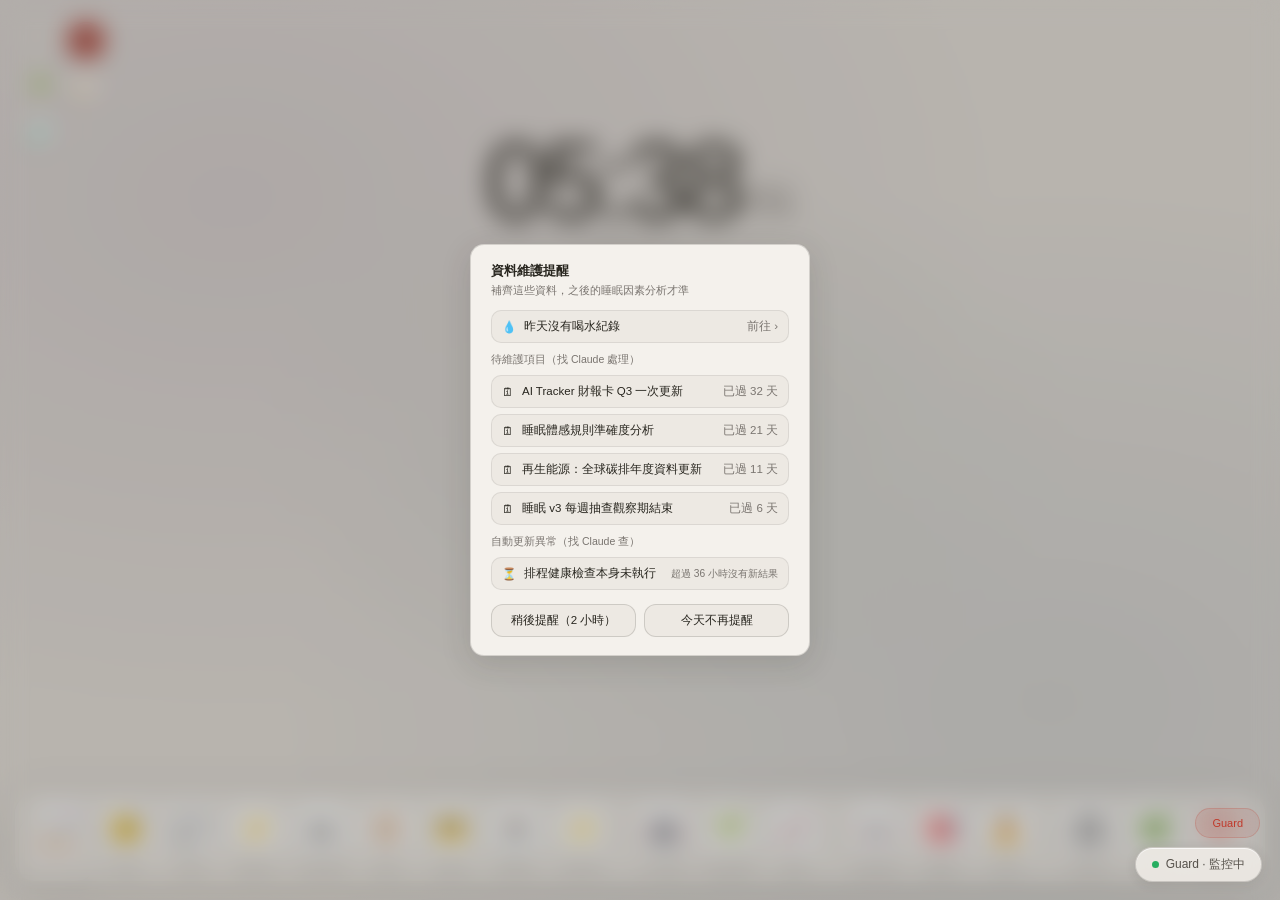
==== index.html @ f184036f "CC 首頁彈窗新增「自動更新異常」：每日 01:00 UTC 排程健康檢查各 dashboard 管線（Actions 成功紀錄＋資料新鮮度），異常才跳提醒 Co-Authored-By: Claud" ====
<!DOCTYPE html>
<html lang="zh-TW">
<head>
  <link rel="icon" href="data:image/svg+xml,<svg xmlns=%22http://www.w3.org/2000/svg%22 viewBox=%220 0 100 100%22><text y=%220.9em%22 font-size=%2290%22>🎛️</text></svg>">
<meta charset="UTF-8"/>
<meta name="viewport" content="width=device-width,initial-scale=1,viewport-fit=cover"/>
<title>Control Center ✦</title>
<link rel="stylesheet" href="cc_styles.css">
</head>
<body>

<div id="bg-default"></div>
<div id="bg-wallpaper"></div>
<div id="noise"></div>

<div id="header">
  <div><span id="clock">00:00</span><span id="clock-sec">:00</span></div>
  <div id="date-line"></div>
  <div id="greeting"></div>
</div>

<div id="guard-group">
  <button id="guard-stop-btn" onclick="forceStopGuard()">⛔ 強制中止</button>
  <div id="guard-pill" onclick="openSettings('guard')">
    <span id="guard-dot"></span>
    <span id="guard-txt">Guard · 監控中</span>
  </div>
</div>

<button id="settings-btn" onclick="openSettings('appearance')" title="設定">⚙</button>
<button id="dev-btn" onclick="openDevDashboard()" title="開發概況">🛠️</button>
<button id="storage-btn" onclick="window.ccOpenStoragePanel&&ccOpenStoragePanel()" title="儲存空間檢視與清理">🧹</button>
<button id="lto-btn" onclick="toggleLtoPanel(event)" title="Nexus Portal">🌳</button>
<div id="lto-panel">
  <div class="lto-hd">NexusPortal</div>
  <a class="lto-row lto-lens" data-lens="public" href="https://nexus-portal-epq.pages.dev/?lens=public" target="_blank" rel="noopener noreferrer"><span class="lto-row-ic">○</span>Public</a>
  <a class="lto-row lto-lens" data-lens="photography" href="https://nexus-portal-epq.pages.dev/?lens=photography" target="_blank" rel="noopener noreferrer"><span class="lto-row-ic">▣</span>Photography</a>
  <a class="lto-row lto-lens" data-lens="creative" href="https://nexus-portal-epq.pages.dev/?lens=creative" target="_blank" rel="noopener noreferrer"><span class="lto-row-ic">◈</span>Creative</a>
  <a class="lto-row lto-lens" data-lens="astrology" href="https://nexus-portal-epq.pages.dev/?lens=astrology" target="_blank" rel="noopener noreferrer"><span class="lto-row-ic">◆</span>Astrology</a>
  <a class="lto-row lto-lens" data-lens="engineering" href="https://nexus-portal-epq.pages.dev/?lens=engineering" target="_blank" rel="noopener noreferrer"><span class="lto-row-ic">≡</span>Engineering</a>
  <a id="lto-decks-row" class="lto-row" href="https://nexus-portal-epq.pages.dev/#decks" target="_blank" rel="noopener noreferrer"><span class="lto-row-ic">▶</span>簡報（唯讀）</a>
  <div id="lto-edit-sep" class="lto-sep"></div>
  <a id="lto-edit-row" class="lto-row" href="https://nexus-portal-epq.pages.dev/" target="_blank" rel="noopener noreferrer"><span class="lto-row-ic">✎</span>Edit Mode</a>
</div>
<button id="lab-btn" onclick="openLab()" title="實驗中">🧪</button>

<!-- DOCK -->
<div id="dock-outer">
  <!-- Lab Mobile Card (visible only on touch devices) -->
  <div id="lab-mobile-card">
    <div style="display:flex;align-items:center;justify-content:space-between;margin-bottom:12px">
      <div style="font-size:.72rem;font-weight:700;text-transform:uppercase;letter-spacing:.08em;color:var(--faint)">🧪 實驗中</div>
      <button onclick="openLab();switchLabTab('links')" style="background:none;border:none;cursor:pointer;font-size:15px;color:var(--faint);padding:2px 6px;border-radius:7px;line-height:1;" title="管理連結">⚙️</button>
    </div>
    <div class="lab-icon-grid" id="lab-mobile-grid"></div>
  </div>
  <div id="dock">
    <!-- SAS Group -->
    <div class="d-icon" data-id="sas-hub" onclick="dClick(this,'sas-hub')">
      <div class="d-box">🧬</div>
      <span class="d-lbl">SAS Hub</span>
    </div>
    <div class="d-icon" data-id="sleep" onclick="dClick(this,'sleep')">
      <div class="d-box">😴</div>
      <span class="d-lbl">Sleep</span>
    </div>
    <div class="d-icon" data-id="mental" onclick="dClick(this,'mental')">
      <div class="d-box">💭</div>
      <span class="d-lbl">Mental</span>
    </div>
    <div class="d-icon" data-id="optimizer" onclick="dClick(this,'optimizer')">
      <div class="d-box">⚡</div>
      <span class="d-lbl">Optimizer</span>
    </div>
    <div class="d-icon" data-id="scratch" onclick="dClick(this,'scratch')">
      <div class="d-box">🗂</div>
      <span class="d-lbl">Scratchpad</span>
    </div>
    <div class="d-icon" data-id="career" onclick="dClick(this,'career')">
      <div class="d-box">🪜</div>
      <span class="d-lbl">Career</span>
    </div>
    <div class="d-icon" data-id="finance" onclick="dClick(this,'finance')">
      <div class="d-box">💳</div>
      <span class="d-lbl">Finance</span>
    </div>
    <div class="d-icon" data-id="refueler" onclick="dClick(this,'refueler')">
      <div class="d-box">☕</div>
      <span class="d-lbl">Refueler</span>
    </div>
    <div class="d-icon" data-id="report" onclick="openSASAnalysis()">
      <div class="d-box">✨</div>
      <span class="d-lbl">Overview</span>
    </div>
    <div class="d-sep"></div>
    <!-- World Group -->
    <div class="d-icon" data-id="aitracker" onclick="dClick(this,'aitracker')">
      <div class="d-box">🤖</div>
      <span class="d-lbl">AI Tracker</span>
    </div>
    <div class="d-icon" data-id="renewable" onclick="dClick(this,'renewable')">
      <div class="d-box">🌱</div>
      <span class="d-lbl">Renewable</span>
    </div>
    <div class="d-icon" data-id="stock" onclick="dClick(this,'stock')">
      <div class="d-box">📈</div>
      <span class="d-lbl">Stock</span>
    </div>
    <div class="d-sep"></div>
    <!-- Learn Group -->
    <div class="d-icon" data-id="wordvault" onclick="dClick(this,'wordvault')">
      <div class="d-box">📖</div>
      <span class="d-lbl">WordVault</span>
    </div>
    <div class="d-icon" data-id="english" onclick="dClick(this,'english')">
      <div class="d-box">🎯</div>
      <span class="d-lbl">English</span>
    </div>
    <div class="d-icon" data-id="mentaltool" onclick="dClick(this,'mentaltool')">
      <div class="d-box">🧘</div>
      <span class="d-lbl">Ziwei</span>
    </div>
    <div class="d-sep"></div>
    <div class="d-icon" data-id="podcast" onclick="dClick(this,'podcast')">
      <div class="d-box">🎧</div>
      <span class="d-lbl">Podcast</span>
    </div>
    <div class="d-icon" data-id="oasis" onclick="dClick(this,'oasis')">
      <div class="d-box">🌿</div>
      <span class="d-lbl">Oasis</span>
    </div>
    <div class="d-icon" data-id="worship" onclick="dClick(this,'worship')">
      <div class="d-box">⛩️</div>
      <span class="d-lbl">Worship</span>
    </div>
  </div>
</div>

<!-- Lab Overlay -->
<div id="lab-overlay" style="display:none;" onclick="if(event.target===this)closeLab()">
  <div id="lab-panel">
    <div id="lab-sidebar">
      <div class="s-cat" style="font-size:10px;color:var(--faint);letter-spacing:.08em;text-transform:uppercase;font-weight:700;padding:0 8px;margin-bottom:5px;">實驗空間</div>
      <button class="s-tab on" id="lab-tab-exp" onclick="switchLabTab('exp')"><span class="s-tab-ic">🧪</span>實驗中</button>
      <button class="s-tab" id="lab-tab-links" onclick="switchLabTab('links')"><span class="s-tab-ic">🔗</span>連結管理</button>
    </div>
    <div id="lab-content"></div>
  </div>
</div>

<!-- Dev Dashboard Overlay -->
<div id="dev-overlay" style="display:none;" onclick="if(event.target===this)closeDevDashboard()">
  <div id="dev-panel">
    <div id="dev-panel-hd">
      <div id="dev-panel-title">🛠️ 生態系開發與運作狀態</div>
      <button id="dev-panel-close" onclick="closeDevDashboard()">✕</button>
    </div>
    <div id="dev-panel-sub"></div>
    <div id="dev-panel-body"></div>
  </div>
</div>

<!-- Tooltip -->
<div id="tooltip" class="tt-hide" style="display:none;"></div>

<!-- Settings Overlay -->
<div id="settings-overlay" style="display:none;" onclick="if(event.target===this)closeSettings()">
  <div id="settings-panel">
    <div id="s-sidebar">
      <div class="s-cat">偏好設定</div>
      <button class="s-tab on" data-tab="appearance" onclick="switchTab('appearance')"><span class="s-tab-ic">🖼</span>外觀</button>
      <button class="s-tab" data-tab="links" onclick="switchTab('links')"><span class="s-tab-ic">🔗</span>連結管理</button>
      <div class="s-cat">系統</div>
      <button class="s-tab" data-tab="guard" onclick="switchTab('guard')"><span class="s-tab-ic">🐱</span>Guard</button>
      <button class="s-tab" data-tab="api" onclick="switchTab('api')"><span class="s-tab-ic">🔑</span>API 設定</button>
    </div>
    <div id="s-content"></div>
  </div>
</div>

<!-- 資料維護提醒彈窗（B1）：「今天不再提醒」寫 cc_data_nudge_date、「稍後提醒」寫 cc_data_nudge_snooze（2 小時），皆單裝置設定，不入同步白名單 -->
<div id="nudge-overlay" style="display:none;position:fixed;inset:0;z-index:800;background:rgba(40,38,32,.25);backdrop-filter:blur(12px);align-items:center;justify-content:center;" onclick="if(event.target===this)closeDataNudge('later')">
  <div style="background:var(--card);border:.5px solid var(--bstr);border-radius:14px;padding:18px 20px;width:min(86vw,340px);box-shadow:0 8px 30px rgba(40,38,32,.15);">
    <div style="font-size:.8rem;font-weight:700;color:var(--ink);margin-bottom:4px;">資料維護提醒</div>
    <div id="nudge-gap-sub" style="font-size:.66rem;color:var(--faint);margin-bottom:12px;">補齊這些資料，之後的睡眠因素分析才準</div>
    <div id="nudge-list"></div>
    <div id="nudge-cp-sub" style="display:none;font-size:.66rem;color:var(--faint);margin:10px 0 8px;">待維護項目（找 Claude 處理）</div>
    <div id="nudge-cp-list"></div>
    <div id="nudge-ph-sub" style="display:none;font-size:.66rem;color:var(--faint);margin:10px 0 8px;">自動更新異常（找 Claude 查）</div>
    <div id="nudge-ph-list"></div>
    <div style="display:flex;gap:8px;margin-top:14px;">
      <button id="nudge-later-btn" onclick="closeDataNudge('later')" style="flex:1;font-size:.72rem;padding:8px 0;border-radius:12px;border:.5px solid var(--bstr);background:var(--bg2);color:var(--ink);cursor:pointer;">稍後提醒（2 小時）</button>
      <button id="nudge-ok-btn" onclick="closeDataNudge('today')" style="flex:1;font-size:.72rem;padding:8px 0;border-radius:12px;border:.5px solid var(--bstr);background:var(--bg2);color:var(--ink);cursor:pointer;">今天不再提醒</button>
    </div>
  </div>
</div>

<!-- Guard Overlay -->
<div id="guard-overlay" style="display:none;">
  <div id="cat-stage">
    <div id="big-cat">🐱</div>
    <div id="guard-reason"></div>
    <div id="cat-speech"></div>
    <button id="guard-snooze-btn" onclick="snoozeGuard()">今日不再提醒</button>
  </div>
  <div id="guard-ctrl">
    <div id="guard-msg"></div>
    <button id="rest-btn" onclick="startBreak()"></button>
    <div id="break-cd"></div>
    <div id="break-lbl"></div>
    <button id="resume-btn" onclick="endBreak()"></button>
  </div>
</div>

<!-- SAS Analysis Modal -->
<div class="m-ov" id="sas-ov" style="display:none;" onclick="if(event.target===this)closeSAS()">
  <div class="m-pn" id="sas-pn"></div>
</div>

<button id="dbg-btn" onclick="debugTrigger()">Guard</button>

<!-- Sync Pill -->
<div id="sync-pill">
  <div id="sync-time"></div>
  <div id="backup-health" style="font-size:9px;color:var(--faint);white-space:nowrap;line-height:1;min-height:10px;"></div>
  <div id="sync-btns">
    <button id="sync-up" onclick="syncUpload()" title="Upload localStorage → Gist">↑</button>
    <div id="sync-sep"></div>
    <button id="sync-dn" onclick="syncDownload()" title="Download from Gist → restore">↓</button>
  </div>
</div>
<div id="sync-msg"></div>

<script src="cc_store.js"></script>
<script>
'use strict';
const GS_KEY='guard_settings_v1', GROQ_KEY='groq_key', LINKS_KEY='cc_links_v2', WP_KEY='cc_wp_v1', RF_KEY='refueler_v1';
// 10-02一次性清理：LinkedIn求職進度/Notion同步功能已下線（使用者已刪除Notion integration並清掉Mac/iPhone上的token），
// 清除瀏覽器殘留的舊資料，避免殘留無用資料或被誤認為仍在使用
try{['notion_token','notion_li_db','cc_linkedin_v1','cc_linkedin_v2'].forEach(k=>{try{localStorage.removeItem(k)}catch(e){}})}catch(e){}
// 08-04：TODAY改本地日（原UTC日），跟SAS Hub/Daily Optimizer的dkey()/todayKey()對齊——
// 本地凌晨0-8點原本會讀到UTC「昨天」的review_/wellness_v5資料。CC規範仍是用TODAY常數，
// 不呼叫其他檔案的today()函式（見feedback_cc_today_constant教訓，混用曾崩Guard設定頁）。
function _localDateKey(d){return d.getFullYear()+'-'+String(d.getMonth()+1).padStart(2,'0')+'-'+String(d.getDate()).padStart(2,'0');}
const TODAY=_localDateKey(new Date());
const SLEEP_URL='https://resolutetinging.github.io/sleep-dashboard/sleep_dashboard_v3_live.html';
const PROXIES=[u=>`https://corsproxy.io/?${encodeURIComponent(u)}`,u=>`https://api.allorigins.win/get?url=${encodeURIComponent(u)}`];

const CAT_SVG=`<svg viewBox="0 0 500 200" xmlns="http://www.w3.org/2000/svg" style="width:min(88vw,500px);filter:drop-shadow(0 20px 60px rgba(0,0,0,.5))"><defs><radialGradient id="gbody" cx="40%" cy="30%" r="65%"><stop offset="0%" stop-color="#f8a828"/><stop offset="65%" stop-color="#e07820"/><stop offset="100%" stop-color="#b85c10"/></radialGradient><radialGradient id="gbelly" cx="50%" cy="40%" r="55%"><stop offset="0%" stop-color="#fff3dc"/><stop offset="100%" stop-color="#f5c870"/></radialGradient><radialGradient id="ghead" cx="42%" cy="35%" r="60%"><stop offset="0%" stop-color="#f8a028"/><stop offset="100%" stop-color="#c87018"/></radialGradient></defs>
<ellipse cx="252" cy="193" rx="210" ry="9" fill="rgba(0,0,0,.22)"/>
<path class="tl" d="M418 125 C458 95 482 55 462 28 C450 12 430 16 434 38" fill="none" stroke="#c06812" stroke-width="22" stroke-linecap="round"/><path class="tl" d="M418 125 C458 95 482 55 462 28 C450 12 430 16 434 38" fill="none" stroke="#e8900c" stroke-width="14" stroke-linecap="round"/><path class="tl" d="M418 125 C458 95 482 55 462 28 C450 12 430 16 434 38" fill="none" stroke="#f8b030" stroke-width="5" stroke-linecap="round"/>
<path class="bd" d="M98 152 C94 115 132 86 215 82 C300 78 394 92 438 128 C452 155 438 175 395 183 C328 196 128 196 95 174 Z" fill="url(#gbody)"/>
<path d="M130 170 C152 148 205 136 282 134 C358 132 408 148 424 168 C410 185 368 192 278 194 C185 196 140 188 130 170 Z" fill="url(#gbelly)"/>
<path d="M218 84 C232 80 248 80 260 84" fill="none" stroke="#bf6010" stroke-width="3.5" opacity=".42" stroke-linecap="round"/><path d="M214 95 C230 90 250 90 268 95" fill="none" stroke="#bf6010" stroke-width="3" opacity=".38" stroke-linecap="round"/><path d="M305 83 C322 79 340 80 354 85" fill="none" stroke="#bf6010" stroke-width="3.5" opacity=".42" stroke-linecap="round"/><path d="M300 94 C320 90 344 91 360 96" fill="none" stroke="#bf6010" stroke-width="3" opacity=".38" stroke-linecap="round"/>
<ellipse cx="378" cy="186" rx="44" ry="16" fill="#c86e14"/><ellipse cx="378" cy="184" rx="36" ry="11" fill="#de8a22"/><circle cx="358" cy="186" r="7.5" fill="#be6610"/><circle cx="378" cy="190" r="7.5" fill="#be6610"/><circle cx="398" cy="186" r="7.5" fill="#be6610"/>
<ellipse class="pw" cx="60" cy="182" rx="62" ry="21" fill="url(#ghead)"/><circle cx="28" cy="186" r="9" fill="#c06514" opacity=".9"/><circle cx="48" cy="192" r="9.5" fill="#c06514" opacity=".9"/><circle cx="70" cy="195" r="9.5" fill="#c06514" opacity=".9"/><circle cx="92" cy="192" r="9" fill="#c06514" opacity=".9"/>
<path d="M104 150 C112 120 136 102 165 98 C158 120 142 142 128 165 Z" fill="#e08820"/>
<circle class="hd" cx="165" cy="87" r="67" fill="url(#ghead)"/>
<path d="M144 34 C154 25 167 23 178 28" fill="none" stroke="#bf6010" stroke-width="2.5" opacity=".42" stroke-linecap="round"/><path d="M138 49 C150 40 166 38 178 44" fill="none" stroke="#bf6010" stroke-width="2" opacity=".38" stroke-linecap="round"/>
<path d="M113 66 L98 26 L144 52 Z" fill="#e08820"/><path d="M117 64 L104 32 L138 52 Z" fill="#cc8888"/>
<path d="M200 60 L214 22 L228 58 Z" fill="#e08820"/><path d="M200 59 L212 28 L222 57 Z" fill="#cc8888"/>
<ellipse cx="164" cy="108" rx="33" ry="25" fill="#fce5bc" opacity=".72"/>
<ellipse class="el" cx="144" cy="84" rx="14" ry="9" fill="#608c30"/><ellipse cx="144" cy="87" rx="9" ry="7.5" fill="#181818"/><ellipse cx="148" cy="82" rx="3.5" ry="2.5" fill="rgba(255,255,255,.72)"/><path d="M130 84 Q144 76 158 84" fill="#e08820" opacity=".5"/>
<ellipse class="er" cx="184" cy="82" rx="14" ry="9" fill="#608c30"/><ellipse cx="184" cy="85" rx="9" ry="7.5" fill="#181818"/><ellipse cx="188" cy="80" rx="3.5" ry="2.5" fill="rgba(255,255,255,.72)"/><path d="M170 82 Q184 74 198 82" fill="#e08820" opacity=".5"/>
<path d="M157 106 L171 106 L164 114 Z" fill="#cc5078"/><line x1="164" y1="114" x2="164" y2="120" stroke="#cc5078" stroke-width="1.6"/>
<path d="M164 120 Q153 128 146 126" fill="none" stroke="#cc5078" stroke-width="2" stroke-linecap="round"/><path d="M164 120 Q175 128 182 126" fill="none" stroke="#cc5078" stroke-width="2" stroke-linecap="round"/>
<line x1="118" y1="104" x2="154" y2="108" stroke="rgba(255,255,255,.85)" stroke-width="1.4"/><line x1="115" y1="110" x2="154" y2="112" stroke="rgba(255,255,255,.85)" stroke-width="1.4"/><line x1="118" y1="118" x2="154" y2="116" stroke="rgba(255,255,255,.85)" stroke-width="1.4"/>
<line x1="210" y1="102" x2="174" y2="108" stroke="rgba(255,255,255,.85)" stroke-width="1.4"/><line x1="213" y1="110" x2="174" y2="112" stroke="rgba(255,255,255,.85)" stroke-width="1.4"/><line x1="210" y1="118" x2="174" y2="116" stroke="rgba(255,255,255,.85)" stroke-width="1.4"/>
<style>.bd{animation:breathe 4s ease-in-out infinite;transform-box:fill-box;transform-origin:center}.hd{animation:breathe 4s ease-in-out infinite;transform-box:fill-box;transform-origin:center}.tl{animation:tailWag 3.2s ease-in-out infinite;transform-origin:418px 125px}.el{animation:blinkEye 6s ease-in-out infinite;transform-box:fill-box;transform-origin:center}.er{animation:blinkEye 6s ease-in-out infinite .18s;transform-box:fill-box;transform-origin:center}.pw{animation:knead 5s ease-in-out infinite;transform-box:fill-box;transform-origin:center}@keyframes breathe{0%,100%{transform:scaleY(1)}50%{transform:scaleY(1.048)}}@keyframes tailWag{0%,100%{transform:rotate(0deg)}50%{transform:rotate(22deg)}}@keyframes blinkEye{0%,85%,100%{transform:scaleY(1)}91%{transform:scaleY(.06)}}@keyframes knead{0%,100%{transform:translateY(0)}50%{transform:translateY(-4px)}}</style>
</svg>`;

// ── LIVE DATA (populated async on load) ──
let LIVE={sleep:null,mental:null,optimizer:null,aitracker:null};

function loadMentalData(){
  try{
    const db=JSON.parse(localStorage.getItem('wellness_v5')||'{}');
    const es=(db.entries||[]).filter(e=>e.timestamp&&_localDateKey(new Date(e.timestamp))===TODAY);
    LIVE.mental={entries:es.map(e=>({
      time:e.timestamp?e.timestamp.slice(11,16):'',
      score:e.moodScore,
      factors:(e.impactFactors||[]).map(f=>f.detail||f.category||'').filter(Boolean)
    }))};
  }catch{}
}
function loadOptimizerData(){
  try{
    const rev=JSON.parse(localStorage.getItem('review_'+TODAY)||'{}');
    const tasks=JSON.parse(localStorage.getItem('tina_tasks')||'[]');
    const items=rev.items||[];
    const taskList=items.length>0
      ?items.map(t=>({text:t.name,done:t.status==='done'}))
      :tasks;
    const done=items.length>0?items.filter(t=>t.status==='done').length:tasks.filter(t=>t.done).length;
    const total=items.length>0?items.length:tasks.length;
    LIVE.optimizer={total,done,rest:rev.restMode||false,combatPower:rev.combatPower!=null?+rev.combatPower:null,endTime:rev.endTime||null,tasks:taskList};
  }catch{}
}
function loadAITrackerData(){
  try{const note=localStorage.getItem('note_'+TODAY)||'';LIVE.aitracker={hasNote:!!note.trim()};}catch{}
}
function fetchSleepData(){
  try{
    // Primary: read from localStorage (written by sleep_dashboard.html on load)
    const stored=JSON.parse(localStorage.getItem('sas_sleep_latest')||'null');
    const cp=parseInt(localStorage.getItem('sas_combat')||'0')||null;
    const cpSingle=parseInt(localStorage.getItem('sas_combat_single')||'0')||null;
    if(stored||cp){
      const deepP=stored?.deepP??0,remP=stored?.remP??0,coreP=stored?.coreP??0,awakeP=stored?.awakeP??0;
      const combatPower=cp??(()=>{
        // Recompute using sleep_dashboard formula if sas_combat missing
        const remScore=Math.min(remP/22.5*100,100);
        const deepScore=Math.min(deepP/18*100,100);
        return Math.round(deepScore*0.7+remScore*0.3);
      })();
      const trend7=stored?.trend7||[];
      LIVE.sleep={
        date:stored?.date||'—',deepP,remP,coreP,awakeP,
        combatPower,
        combatSingle:  stored?.combatSingle   ?? cpSingle,
        combatWeighted:stored?.combatWeighted ?? cp,
        nightsWeighted:stored?.nightsWeighted ?? 1,
        totalMin:  stored?.totalMin  ?? null,
        bedtime:   stored?.bedtime   ?? null,
        wake:      stored?.wake      ?? null,
        pace:combatPower>=80?'高效能 · 火力全開 🔥':combatPower>=70?'穩定輸出 ⚡':combatPower>=60?'注意 · 稍作保留 ⚠':'恢復優先 · 輕量任務 💤',
        endTime:localStorage.getItem('sas_endurance')||null,
        trend7
      };
    } else {
      // No localStorage data → user hasn't visited sleep dashboard yet
      LIVE.sleep=null;
    }
  }catch{}
}
async function initLiveData(){
  loadMentalData();loadOptimizerData();loadAITrackerData();
  fetchSleepData();
  checkGuard();
}

// ── DEFAULT LINKS ──
const DEFAULT_LINKS={
  'sas-hub':   'https://resolutetinging.github.io/sleep-dashboard/',
  'sleep':     'https://resolutetinging.github.io/sleep-dashboard/sleep_dashboard_v3_live.html',
  'mental':    'https://resolutetinging.github.io/wellness-tracker/mental-dashboard.html',
  'optimizer': 'https://resolutetinging.github.io/daily-optimizer/daily_optimizer_v3.html',
  'refueler':  './refueler.html',
  'aitracker': 'https://resolutetinging.github.io/aitracker/ai_tracker_v6.html',
  'renewable': 'https://resolutetinging.github.io/renewable-tracker/renewable_tracker.html',
  'stock':     'https://resolutetinging.github.io/stock-tracker/stock_watchlist.html',
  'wordvault': 'https://resolutetinging.github.io/wordvault/WordVault.html',
  'mentaltool':'notion://www.notion.so',
  'podcast':   'notion://www.notion.so',
  'oasis':     './oasis.html',
  'worship':   './worship.html',
  'english':   './english-sandbox.html',
  'scratch':   './scratchpad.html',
  'career':    './career-matrix.html',
  'finance':   './finance-planner.html',
};
function getLinks(){try{var l={...DEFAULT_LINKS,...JSON.parse(localStorage.getItem(LINKS_KEY)||'{}')};if(typeof l.sleep==='string'&&l.sleep.endsWith('sleep_dashboard_v2.html'))l.sleep=DEFAULT_LINKS.sleep;return l;}catch{return{...DEFAULT_LINKS};}}
// 連結 URL 白名單：http(s)、notion://、無 scheme 的相對路徑；其餘（javascript:/data: 等）一律拒絕
function ccSafeUrl(u){u=String(u==null?'':u).trim();if(/[\u0000-\u001f\u007f]/.test(u))return'';if(/^(https?:\/\/|notion:\/\/)/i.test(u))return u;if(/^[a-z][a-z0-9+.\-]*:/i.test(u))return'';return u;}
function saveLinks(l){localStorage.setItem(LINKS_KEY,JSON.stringify(l));}

// ── MOCK / LIVE DATA ──
const MOCK={
  sleep:{dur:'7h 12m',q:78,deep:'1h45m',rem:'2h08m',trend:'↑'},
  mental:{score:7.2,trend:'↑',streak:5},
  opt:{stamina:62,endTime:'18:30',done:4,total:7,focus:'3.5h'},
  ai:{models:2,topic:'Multimodal',news:8},
  li:{applied:3,pending:2,saved:5},
  wv:{total:234,today:5,streak:12},
  mt:{streak:7,unread:2},
  pc:{unread:3,recent:'The Knowledge Project'}
};
function rfToday(){
  try{
    const d=JSON.parse(localStorage.getItem(RF_KEY)||'{}');
    const td=new Date().toDateString();
    const te=(d.entries||[]).filter(e=>new Date(e.timestamp).toDateString()===td);
    return{coffee:te.filter(e=>e.type==='coffee').length,water:te.filter(e=>e.type==='water').reduce((s,e)=>s+(e.amount||0),0)};
  }catch{return{coffee:0,water:0};}
}

// ── WALLPAPER ──
const WP_PRESETS=[
  {key:'sand',  name:'暖麻砂',  bg:'radial-gradient(ellipse at 18% 22%,rgba(139,120,152,.14) 0%,transparent 52%),radial-gradient(ellipse at 82% 78%,rgba(92,122,150,.12) 0%,transparent 52%),#e8e4de'},
  {key:'lav',   name:'薰衣草霧',bg:'radial-gradient(ellipse at 25% 30%,rgba(176,148,198,.22) 0%,transparent 55%),radial-gradient(ellipse at 78% 72%,rgba(136,120,172,.18) 0%,transparent 55%),#ece7f2'},
  {key:'sage',  name:'鼠尾草晨',bg:'radial-gradient(ellipse at 20% 20%,rgba(94,143,126,.2) 0%,transparent 52%),radial-gradient(ellipse at 80% 80%,rgba(92,122,150,.12) 0%,transparent 52%),#e4ece8'},
  {key:'rose',  name:'玫瑰奶茶',bg:'radial-gradient(ellipse at 22% 25%,rgba(176,120,100,.18) 0%,transparent 52%),radial-gradient(ellipse at 80% 75%,rgba(158,107,122,.14) 0%,transparent 52%),#ede6e3'},
  {key:'blue',  name:'矢車菊藍',bg:'radial-gradient(ellipse at 20% 22%,rgba(92,122,150,.22) 0%,transparent 52%),radial-gradient(ellipse at 80% 78%,rgba(78,110,138,.16) 0%,transparent 52%),#e4eaf2'},
  {key:'dusk',  name:'暮光石板',bg:'radial-gradient(ellipse at 22% 25%,rgba(90,80,120,.35) 0%,transparent 52%),radial-gradient(ellipse at 80% 75%,rgba(60,90,130,.3) 0%,transparent 52%),#2a2838'},
];

function applyBG(preset){
  const bg=document.getElementById('bg-default');
  const wp=document.getElementById('bg-wallpaper');
  bg.style.background=preset.bg;
  wp.classList.remove('active');
  localStorage.setItem(WP_KEY,'preset:'+preset.key);
  // 切回預設色時，順手清掉舊的自訂桌布（IndexedDB 大 blob 不留孤兒資料）
  if(localStorage.getItem(WP_KEY+'__idb')==='1'){
    localStorage.removeItem(WP_KEY+'__idb');
    if(window.ccStore) ccStore.del(WP_KEY).catch(()=>{});
  }
}
// 只畫面呈現，不落地儲存（loadWP 從 IndexedDB 讀回時用這個，避免每次載入都重寫一次）
function paintCustomWP(dataUrl){
  const wp=document.getElementById('bg-wallpaper');
  wp.style.backgroundImage='url('+dataUrl+')';
  wp.classList.add('active');
}
async function applyCustomWP(dataUrl){
  paintCustomWP(dataUrl);
  if(!window.ccStore){ localStorage.setItem(WP_KEY,'custom:'+dataUrl); return; } // 極端 fallback：無 cc_store.js 時退回舊行為
  try{
    await ccStore.put(WP_KEY,'custom:'+dataUrl);
    localStorage.removeItem(WP_KEY);
    localStorage.setItem(WP_KEY+'__idb','1');
  }catch(e){ console.warn('[cc_wp] 儲存自訂桌布到 IndexedDB 失敗，改存 localStorage：',e); localStorage.setItem(WP_KEY,'custom:'+dataUrl); }
}
async function resetWP(){
  document.getElementById('bg-wallpaper').classList.remove('active');
  document.getElementById('bg-default').style.background='';
  localStorage.removeItem(WP_KEY);
  const wasIdb=localStorage.getItem(WP_KEY+'__idb')==='1';
  localStorage.removeItem(WP_KEY+'__idb');
  if(wasIdb&&window.ccStore){ try{ await ccStore.del(WP_KEY); }catch(e){} }
}
// 一次性遷移：頁面載入時把舊版存在 localStorage 的自訂桌布搬去 IndexedDB
async function migrateWPToIDB(){
  if(!window.ccStore) return;
  try{ await ccStore.migrate(WP_KEY); }catch(e){ console.warn('[cc_wp] 遷移失敗，保留原狀：',e); }
}
async function loadWP(){
  await migrateWPToIDB();
  const v=localStorage.getItem(WP_KEY)||'';
  if(v.startsWith('preset:')){
    const k=v.slice(7);
    const p=WP_PRESETS.find(x=>x.key===k);
    if(p)applyBG(p);
    return;
  }
  if(v.startsWith('custom:')){ // 尚未遷移成功時的保底相容
    paintCustomWP(v.slice(7));
    return;
  }
  if(localStorage.getItem(WP_KEY+'__idb')==='1'&&window.ccStore){
    try{
      const idbV=await ccStore.get(WP_KEY);
      if(idbV&&idbV.indexOf('custom:')===0) paintCustomWP(idbV.slice(7));
    }catch(e){ console.warn('[cc_wp] 讀取 IndexedDB 桌布失敗：',e); }
  }
}

// ── CLOCK ──
function tick(){
  const n=new Date();
  const h=String(n.getHours()).padStart(2,'0');
  const m=String(n.getMinutes()).padStart(2,'0');
  const s=String(n.getSeconds()).padStart(2,'0');
  document.getElementById('clock').textContent=h+':'+m;
  document.getElementById('clock-sec').textContent=':'+s;
  if(s==='00')updateBackupHealth();
  const WD=['Sun','Mon','Tue','Wed','Thu','Fri','Sat'];
  const yyyy=n.getFullYear(),mm=String(n.getMonth()+1).padStart(2,'0'),dd=String(n.getDate()).padStart(2,'0');
  document.getElementById('date-line').textContent=yyyy+'/'+mm+'/'+dd+' · '+WD[n.getDay()];
  const hr=n.getHours();
  document.getElementById('greeting').textContent=hr<5?'late night, get some rest 🌙':hr<12?'good morning ☀️':hr<17?'good afternoon 🌤':hr<21?'good evening 🌆':'late night 🌙';
}

// ── DOCK MAGNIFICATION ──
const dock=document.getElementById('dock');
function dockMag(e){
  dock.querySelectorAll('.d-icon').forEach(ic=>{
    const r=ic.getBoundingClientRect();
    const cx=r.left+r.width/2;
    const dist=Math.abs(e.clientX-cx);
    const maxD=120,maxS=0.58,maxY=22;
    if(dist<maxD){
      const f=1-dist/maxD;
      ic.style.transform=`translateY(${-(f*maxY)}px) scale(${1+f*maxS})`;
    } else {
      ic.style.transform='';
    }
  });
}
if(!window.matchMedia('(pointer:coarse)').matches){
  dock.addEventListener('mousemove',dockMag);
  dock.addEventListener('mouseleave',()=>dock.querySelectorAll('.d-icon').forEach(i=>i.style.transform=''));
}

// ── DOCK CLICK ──
function dClick(el,id){
  el.classList.remove('bouncing');void el.offsetWidth;el.classList.add('bouncing');
  setTimeout(()=>el.classList.remove('bouncing'),500);
  const links=getLinks();
  const url=links[id]||'';
  if(!url){openSettings('links');return;}
  const safe=ccSafeUrl(url);
  if(!safe){openSettings('links');return;}
  window.open(safe,'_blank','noopener,noreferrer');
}
// Mark dock icons whose link is not set
function updateUnsetFlags(){
  const links=getLinks();
  document.querySelectorAll('.d-icon').forEach(ic=>{
    const id=ic.dataset.id;
    if(!id||!links.hasOwnProperty(id))return;
    ic.dataset.unset=(!links[id])?'1':'0';
  });
}

// ── LEAN TOOLTIP 已抽出至 cc_tooltip.js（含 esc()，見 </body> 前標籤）──
// cc_tooltip.js 在本段 inline script 之後才載入；載入時 checkGuard()→triggerGuard() 就會用到 esc，故在此先宣告同一份（cc_tooltip.js 之後覆寫，行為相同）
function esc(s){return String(s==null?'':s).replace(/&/g,'&amp;').replace(/</g,'&lt;').replace(/>/g,'&gt;').replace(/"/g,'&quot;').replace(/'/g,'&#39;');}

// ── SETTINGS ──
let curTab='appearance';
function openSettings(tab){
  curTab=tab||'appearance';
  document.getElementById('settings-overlay').style.display='flex';
  renderTab(curTab);
  document.querySelectorAll('.s-tab').forEach(b=>{
    b.classList.toggle('on',b.dataset.tab===curTab);
  });
}
function closeSettings(){document.getElementById('settings-overlay').style.display='none';}
function switchTab(tab){
  curTab=tab;
  document.querySelectorAll('.s-tab').forEach(b=>b.classList.toggle('on',b.dataset.tab===tab));
  renderTab(tab);
}
function renderTab(tab){
  const el=document.getElementById('s-content');
  const links=getLinks();
  const eff=getEffective();
  const curWP=localStorage.getItem(WP_KEY)||'';

  if(tab==='appearance'){
    const presetCards=WP_PRESETS.map(p=>{
      const isActive=curWP==='preset:'+p.key;
      return`<div class="wp-card${isActive?' active':''}" onclick="applyBG_ui('${p.key}')" style="background:${p.bg};"><span class="wp-card-name">${p.name}</span></div>`;
    }).join('');
    el.innerHTML=`
      <div class="s-title">外觀</div>
      <div class="s-sec">
        <div class="s-lbl">桌布 / Wallpaper</div>
        <div class="wp-grid">
          ${presetCards}
          <label class="wp-upload" for="wp-inp">
            <span class="wp-upload-ic">📷</span>
            <span>上傳自訂圖片</span>
          </label>
        </div>
        <input type="file" id="wp-inp" accept="image/*" style="display:none;" onchange="onWPFile(this)"/>
        <div class="s-row">
          <button class="s-btn s-btn-g" onclick="resetWP();renderTab('appearance');">重設預設</button>
        </div>
      </div>
    `;
  } else if(tab==='links'){
    const linkRows=[
      {id:'sas-hub',lbl:'🧬 SAS Hub',ph:'../Sleep Dashboard/index.html'},
      {id:'sleep',lbl:'😴 Sleep Dashboard',ph:'../Sleep Dashboard/sleep_dashboard.html'},
      {id:'mental',lbl:'💭 Mental Dashboard',ph:'https://…'},
      {id:'optimizer',lbl:'⚡ Daily Optimizer',ph:'https://…'},
      {id:'refueler',lbl:'☕ Refueler',ph:'./refueler.html'},
      {id:'aitracker',lbl:'🤖 AI Tracker',ph:'../AI Tracker/ai_tracker_v6.html'},
      {id:'renewable',lbl:'🌱 Renewable Tracker',ph:'../Renewable Tracker/renewable_tracker.html'},
      {id:'stock',lbl:'📈 Stock Tracker',ph:'../Stock Tracker/stock_watchlist.html'},
      {id:'wordvault',lbl:'📖 WordVault',ph:'../WordVault/WordVault.html'},
      {id:'mentaltool',lbl:'🧘 Ziwei',ph:'notion://…'},
      {id:'podcast',lbl:'🎧 Podcast Memos',ph:'notion://…'},
      {id:'english',lbl:'🎯 English Sandbox',ph:'./english-sandbox.html'},
      {id:'scratch',lbl:'🗂 Scratchpad',ph:'./scratchpad.html'},
      {id:'career',lbl:'🪜 Career',ph:'./career-matrix.html'},
      {id:'finance',lbl:'💳 Finance',ph:'./finance-planner.html'},
    ];
    el.innerHTML=`
      <div class="s-title">連結管理</div>
      <div class="s-sec">
        ${linkRows.map(r=>`
          <div class="s-lbl" style="${r.highlight?'color:#7be08a;':''}">${r.lbl}${r.highlight&&!links[r.id]?' <span style="font-size:9px;background:rgba(123,224,138,.15);padding:2px 7px;border-radius:100px;letter-spacing:0;text-transform:none;">請設定</span>':''}</div>
          <input class="s-inp" style="margin-bottom:12px;" id="lnk-${r.id}" value="${esc(links[r.id]||'')}" placeholder="${r.ph}"/>
        `).join('')}
        <button class="s-btn s-btn-pr" onclick="saveAllLinks()">儲存所有連結</button>
      </div>
    `;
  } else if(tab==='guard'){
    const gs=getGuardData();
    const skipDur=gs.skipDur||60;
    const workTime=gs.workTime||15;
    const catUrl=localStorage.getItem('cc_cat_gif')||'';
    const cpDisplay=LIVE.sleep?.combatPower!=null?LIVE.sleep.combatPower:(LIVE.optimizer?.combatPower!=null?LIVE.optimizer.combatPower:'—');
    const isSnoozed=!!localStorage.getItem('guard_snooze_'+TODAY);
    const snoozeBar=isSnoozed?'<div style="display:flex;align-items:center;justify-content:space-between;background:var(--bg2);border-radius:var(--rsm);padding:8px 12px;margin-bottom:16px;"><span style="font-size:.7rem;color:var(--warn)">⚠ 今日 Guard 已靜默</span><button onclick="clearGuardSnooze()" style="font-size:.65rem;padding:4px 10px;border-radius:12px;border:.5px solid var(--bstr);background:transparent;color:var(--sub);cursor:pointer;">解除靜默</button></div>':'';
    el.innerHTML=`
      <div class="s-title">Guard 設定</div>
      <div class="s-sec">
        <div class="s-lbl">今日戰力（自動讀取）</div>
        <div style="font-size:22px;font-weight:700;color:var(--deep);margin-bottom:4px;">${esc(cpDisplay)}</div>
        <div style="font-size:11px;color:var(--faint);margin-bottom:${isSnoozed?'8':'16'}px;">來源：Sleep Dashboard 睡眠分析</div>
        ${snoozeBar}
        <div class="s-lbl">工作結束時間</div>
        <input class="s-inp" type="time" id="gs-t" value="${esc(eff.endTime)}" style="margin-bottom:18px;"/>
      </div>
      <div class="s-sec">
        <div class="s-lbl">介入時長（Guard Working Time）</div>
        <div style="display:flex;align-items:center;gap:10px;margin-bottom:16px;">
          <input class="s-inp" type="number" id="gs-work" min="1" max="60" value="${esc(workTime)}" style="width:80px;"/>
          <span style="font-size:13px;color:var(--faint);">分鐘</span>
        </div>
        <div class="s-lbl">跳過後冷卻時間（Cooldown）</div>
        <div style="display:flex;align-items:center;gap:10px;margin-bottom:16px;">
          <input class="s-inp" type="number" id="gs-skip" min="5" max="240" value="${esc(skipDur)}" style="width:80px;"/>
          <span style="font-size:13px;color:var(--faint);">分鐘</span>
        </div>
        <div class="s-lbl">GIF / 圖片 URL</div>
        <input class="s-inp" id="gs-cat" value="${esc(catUrl)}" placeholder="貼上 GIF 或圖片網址" style="margin-bottom:18px;"/>
        <button class="s-btn s-btn-pr" onclick="saveGS()">儲存設定</button>
      </div>
    `;
  } else if(tab==='api'){
    const k=localStorage.getItem(GROQ_KEY)||localStorage.getItem('tina_groq')||localStorage.getItem('oasis_groq_key')||'';
    const pat=localStorage.getItem('gh_pat')||'';
    const gid=localStorage.getItem('gist_id')||'';
    const nexusKey=localStorage.getItem('nexus_access')||'';
    el.innerHTML=`
      <div class="s-title">API 設定</div>
      <div class="s-sec">
        <div class="s-lbl">Groq API Key</div>
        <div style="display:flex;gap:6px;margin-bottom:22px;">
          <input class="s-inp" type="password" id="gs-k" value="${esc(k)}" placeholder="gsk_…" style="font-family:monospace;font-size:12px;flex:1;margin-bottom:0;" autocomplete="new-password" autocorrect="off" autocapitalize="none" spellcheck="false"/>
          <button onclick="toggleVis('gs-k',this)" style="background:rgba(40,38,32,.07);border:none;border-radius:8px;padding:0 10px;cursor:pointer;font-size:14px;color:var(--sub);flex-shrink:0;">👁</button>
        </div>
        <div class="s-lbl">GitHub PAT（↑↓ 同步用，需 gist 權限）</div>
        <div style="display:flex;gap:6px;margin-bottom:12px;">
          <input class="s-inp" type="password" id="gs-pat" value="${esc(pat)}" placeholder="ghp_…" style="font-family:monospace;font-size:12px;flex:1;margin-bottom:0;" autocomplete="new-password" autocorrect="off" autocapitalize="none" spellcheck="false"/>
          <button onclick="toggleVis('gs-pat',this)" style="background:rgba(40,38,32,.07);border:none;border-radius:8px;padding:0 10px;cursor:pointer;font-size:14px;color:var(--sub);flex-shrink:0;">👁</button>
        </div>
        <div class="s-lbl">Gist ID</div>
        <input class="s-inp" id="gs-gid" value="${esc(gid)}" placeholder="建立一個空 Gist，貼上 ID" style="font-family:monospace;font-size:12px;margin-bottom:4px;" autocomplete="off" autocorrect="off" autocapitalize="none" spellcheck="false"/>
        <div style="font-size:10.5px;color:var(--faint);margin-bottom:18px;line-height:1.6;">至 gist.github.com 建立 Secret Gist → 複製 URL 最後一段 ID。同步採白名單制：生活數據 key 存入 <code style="background:rgba(40,38,32,.07);padding:1px 5px;border-radius:4px;">cc_sync.json</code>，大型資料（圖片等）自動分塊為 cc_big__ 檔案；憑證類 key 一律不上傳。開頁後亦會自動備份（資料有變更時，10 分鐘節流）。</div>
        <div class="s-lbl">NexusPortal 密語</div>
        <div style="display:flex;gap:6px;margin-bottom:8px;">
          <input class="s-inp" type="password" id="gs-nexus" value="${esc(nexusKey)}" placeholder="貼上 NexusPortal access 密語" style="font-family:monospace;font-size:12px;flex:1;margin-bottom:0;" autocomplete="new-password" autocorrect="off" autocapitalize="none" spellcheck="false"/>
          <button onclick="toggleVis('gs-nexus',this)" style="background:rgba(40,38,32,.07);border:none;border-radius:8px;padding:0 10px;cursor:pointer;font-size:14px;color:var(--sub);flex-shrink:0;">👁</button>
        </div>
        <div style="font-size:10.5px;color:var(--faint);margin-bottom:18px;line-height:1.6;">僅存本機瀏覽器（不進源碼、不進 Gist 備份）。填入後左上 🌳 面板連結自動帶擁有者權限，未填時 Edit Mode 隱藏。</div>
        <button class="s-btn s-btn-pr" onclick="saveAPI()">儲存</button>
      </div>
    `;
  }
}
function applyBG_ui(key){
  const p=WP_PRESETS.find(x=>x.key===key);
  if(p){applyBG(p);renderTab('appearance');}
}
function onWPFile(inp){
  const f=inp.files[0];if(!f)return;
  const r=new FileReader();
  r.onload=ev=>{applyCustomWP(ev.target.result);renderTab('appearance');};
  r.readAsDataURL(f);
}
function saveAllLinks(){
  const ids=['sas-hub','sleep','mental','optimizer','refueler','aitracker','wordvault','mentaltool','podcast','english'];
  const l={};
  ids.forEach(id=>{const el=document.getElementById('lnk-'+id);if(el)l[id]=(el.value||'').trim();});
  saveLinks(l);updateUnsetFlags();closeSettings();
}
function saveGS(){
  const endTime=document.getElementById('gs-t')?.value||'18:30';
  const workTime=parseInt(document.getElementById('gs-work')?.value)||15;
  const skipDur=parseInt(document.getElementById('gs-skip')?.value)||60;
  const catUrl=(document.getElementById('gs-cat')?.value||'').trim();
  if(catUrl)localStorage.setItem('cc_cat_gif',catUrl);else localStorage.removeItem('cc_cat_gif');
  localStorage.setItem(GS_KEY,JSON.stringify({endTime,workTime,skipDur}));
  closeSettings();checkGuard();
}
function toggleVis(id,btn){const el=document.getElementById(id);if(!el)return;el.type=el.type==='password'?'text':'password';btn.textContent=el.type==='password'?'👁':'🙈';}
function saveAPI(){
  const k=(document.getElementById('gs-k')?.value||'').trim();
  const pat=(document.getElementById('gs-pat')?.value||'').trim();
  const gid=(document.getElementById('gs-gid')?.value||'').trim();
  // 08-19修正：原本清空欄位不會真的刪除groq_key，且完全不碰tina_groq/oasis_groq_key，
  // 導致fallback chain把舊值復活，使用者實際上撤不掉key。比照pat/gid同函式內既有寫法，
  // 清空欄位=真的刪除三個key名
  if(k){localStorage.setItem(GROQ_KEY,k);}
  else{localStorage.removeItem(GROQ_KEY);localStorage.removeItem('tina_groq');localStorage.removeItem('oasis_groq_key');}
  if(pat)localStorage.setItem('gh_pat',pat);else localStorage.removeItem('gh_pat');
  if(gid)localStorage.setItem('gist_id',gid);else localStorage.removeItem('gist_id');
  /* NexusPortal 密語：僅存本機（勿加入 cc_autosync SAFE_STATIC_KEYS，避免進 Gist 備份） */
  const nexusKey=(document.getElementById('gs-nexus')?.value||'').trim();
  if(nexusKey)localStorage.setItem('nexus_access',nexusKey);else localStorage.removeItem('nexus_access');
  applyNexusLinks();
  closeSettings();
}

// ── GUARD CAT ──
let gState='monitoring',cooldownEnd=null,cdIv=null;
function getGuardData(){try{return JSON.parse(localStorage.getItem(GS_KEY))||{};}catch{return{};}}
function getEffective(){
  const s=getGuardData();
  // Prefer live sleep-derived combat power, fallback to optimizer review, then default
  let stamina=LIVE.sleep?.combatPower??LIVE.optimizer?.combatPower??MOCK.opt.stamina;
  let endTime=s.endTime||MOCK.opt.endTime;
  try{const o=JSON.parse(localStorage.getItem('review_'+TODAY)||'{}');if(o.endTime)endTime=o.endTime;}catch{}
  return{stamina,endTime,workTime:s.workTime||15,skipDur:s.skipDur||60};
}
function clearGuardSnooze(){
  localStorage.removeItem('guard_snooze_'+TODAY);
  checkGuard();
  openSettings('guard');
}
function snoozeGuard(){
  localStorage.setItem('guard_snooze_'+TODAY,'1');
  if(cdIv){clearInterval(cdIv);cdIv=null;}
  gState='monitoring';cooldownEnd=null;
  document.getElementById('guard-overlay').style.display='none';
  document.getElementById('guard-stop-btn').style.display='none';
  const dot=document.getElementById('guard-dot');
  const txt=document.getElementById('guard-txt');
  if(dot)dot.className='warn';
  if(txt)txt.textContent='Guard · 低戰力（今日靜默）';
  const gp=document.getElementById('guard-pill');
  if(gp)gp.title='已手動靜默今日提醒，明天恢復監控';
}
function checkGuard(){
  if(gState==='alerting'||gState==='resting')return;
  if(gState==='cooldown'&&cooldownEnd&&Date.now()<cooldownEnd)return;
  const{stamina,endTime}=getEffective();
  const now=new Date();
  const[eh,em]=endTime.split(':').map(Number);
  const end=new Date();end.setHours(eh,em,0,0);
  const end2=new Date(end.getTime()+1*60*60*1000);
  const dot=document.getElementById('guard-dot');
  const txt=document.getElementById('guard-txt');
  const newDay=(now-end2)>8*60*60*1000;
  if(localStorage.getItem('guard_snooze_'+TODAY)){
    dot.className='warn';txt.textContent='Guard · 低戰力（今日靜默）';
    const gpSnooze=document.getElementById('guard-pill');
    if(gpSnooze)gpSnooze.title='已手動靜默今日提醒，明天恢復監控';
    gState='monitoring';return;
  }
  // 體能續航觸發：繞過 newDay（日間指標，不受睡眠截止時間限制）
  const _enduranceStr=localStorage.getItem('sas_endurance');
  const pastEndurance=_enduranceStr&&(()=>{
    const[_h,_m]=_enduranceStr.split(':').map(Number);
    const _t=new Date();_t.setHours(_h,_m,0,0);return now>_t;
  })();
  // SAS Hub 複合風險燈號（戰力/續航/睡眠負債/意志力透支合成，SAS Hub 為唯一事實來源，
  // Guard 只讀結果不重算），24h 內的紅燈才算數，避免用到隔日忘記重開頁面的舊資料
  let riskCritical=false,riskFlags=[];
  try{
    const rf=JSON.parse(localStorage.getItem('sas_risk_flags')||'null');
    if(rf&&rf.level==='r'&&(Date.now()-rf.ts)<24*60*60*1000){riskCritical=true;riskFlags=rf.flags||[];}
  }catch{}
  // SAS Hub 近7天燈（sas_week_flags）／配速燈（sas_pace_flags）：反映的是持續好幾天的長期
  // 狀態，不像今日燈是當天的即時狀態。若比照今日燈丟進 triggerGuard 強制中止，同一個持續
  // 數日的警告會天天反覆打斷操作 → 這裡刻意跟上面的中止分支分開，只轉成視覺警示（變色＋
  // 提示文字），不進 triggerGuard。窗口放寬到 48h（長期指標本來就不是每天都會重算）。
  let chronicFlags=[];
  ['sas_week_flags','sas_pace_flags'].forEach(k=>{
    try{
      const o=JSON.parse(localStorage.getItem(k)||'null');
      if(o&&o.level==='r'&&(Date.now()-o.ts)<48*60*60*1000)chronicFlags=chronicFlags.concat(o.flags||[]);
    }catch{}
  });
  if(pastEndurance){triggerGuard('endurance');}
  else if(!newDay&&riskCritical){triggerGuard('risk',riskFlags);}
  else if(!newDay&&(stamina<40||now>end2)){triggerGuard('low');}
  else if(stamina<60){dot.className='warn';txt.textContent='Guard · 戰力偏低（'+stamina+'）';gState='monitoring';}
  else if(chronicFlags.length){dot.className='warn';txt.textContent='Guard · 長期負荷';gState='monitoring';}
  else{dot.className='';txt.textContent='Guard · 監控中';gState='monitoring';}
  // 具體是哪幾項長期訊號或戰力數字掛在 pill 的 hover 提示上，不佔版面也不打斷操作。
  // 兩種軟性訊號可能同時成立（stamina<60 又剛好有 chronicFlags），文字只會顯示 else-if
  // 優先命中的那一個，但 hover 要如實列出全部目前成立的原因，避免文字跟提示對不上
  const gp=document.getElementById('guard-pill');
  if(gp){
    const _reasons=[];
    if(stamina<60)_reasons.push('戰力'+stamina+'，低於60門檻');
    if(chronicFlags.length)_reasons.push('長期負荷訊號：'+chronicFlags.join('、'));
    gp.title=_reasons.length?(_reasons.join('；')+'（僅提示，不中止操作）'):'';
  }
}
function renderCatDisplay(){
  const url=localStorage.getItem('cc_cat_gif')||'';
  const el=document.getElementById('big-cat');
  if(url&&/^https?:\/\//i.test(url.trim())){
    el.style.fontSize='';
    el.innerHTML=`<img src="${esc(url.trim())}" alt="🐱" onerror="this.innerHTML=CAT_SVG"/>`;
  } else {
    el.style.fontSize='';
    el.innerHTML=CAT_SVG;
  }
}
function triggerGuard(reason='low',riskFlags=[]){
  if(gState==='alerting'||gState==='resting')return;
  gState='alerting';
  const{stamina,endTime,workTime}=getEffective();
  const msgs=reason==='risk'?'偵測到多項風險訊號同時出現（'+(Array.isArray(riskFlags)?riskFlags:[]).map(esc).join('、')+'），建議立即休息 ⚠️'
    :reason==='endurance'?'體能續航已結束，建議切換輕量任務或短暫休息 🔋'
    :stamina<40?'戰力剩 '+esc(stamina)+'，需要充電了！':'已過 '+esc(endTime)+'，該歇歇了！';
  const cats=['喵！你已經工作很久了<br>是時候休息一下 🌿','喵嗚～戰力不足<br>先補充才能繼續 💪','本貓命令你休息！<br>健康比工作重要 🐱'];
  const reasonEl=document.getElementById('guard-reason');
  if(reasonEl)reasonEl.innerHTML=msgs;
  renderCatDisplay();
  const cat=document.getElementById('big-cat');
  cat.style.animation='none';void cat.offsetWidth;
  cat.style.animation='catRise 1.2s ease forwards';
  document.getElementById('guard-overlay').style.display='block';
  document.getElementById('guard-dot').className='alert';
  document.getElementById('guard-txt').textContent='執法中';
  const gpAlert=document.getElementById('guard-pill');
  if(gpAlert)gpAlert.title=msgs;
  document.getElementById('guard-stop-btn').style.display='flex';
  startBreak();
}
function startBreak(){
  gState='resting';
  const{workTime}=getEffective();
  if(cdIv)clearInterval(cdIv);
  let secs=workTime*60;
  const speech=document.getElementById('cat-speech');
  const fmt=s=>`${Math.floor(s/60)}:${String(s%60).padStart(2,'0')}`;
  if(speech)speech.innerHTML=fmt(secs);
  cdIv=setInterval(()=>{
    secs--;
    if(speech)speech.innerHTML=fmt(secs);
    if(secs<=0){clearInterval(cdIv);endBreak();}
  },1000);
}
function endBreak(){
  if(cdIv){clearInterval(cdIv);cdIv=null;}
  const{skipDur}=getEffective();
  const skipMs=skipDur*60*1000;
  gState='cooldown';cooldownEnd=Date.now()+skipMs;
  document.getElementById('guard-overlay').style.display='none';
  document.getElementById('guard-dot').className='warn';
  document.getElementById('guard-txt').textContent=`Guard · ${skipDur}m cooldown`;
  const gpCooldown=document.getElementById('guard-pill');
  if(gpCooldown)gpCooldown.title=skipDur+'分鐘冷卻中，期間不會再跳出提醒';
  document.getElementById('guard-stop-btn').style.display='none';
  setTimeout(()=>{gState='monitoring';checkGuard();},skipMs);
}
function forceStopGuard(){
  if(cdIv){clearInterval(cdIv);cdIv=null;}
  gState='monitoring';cooldownEnd=null;
  document.getElementById('guard-overlay').style.display='none';
  document.getElementById('guard-dot').className='';
  document.getElementById('guard-txt').textContent='Guard · 監控中';
  document.getElementById('guard-stop-btn').style.display='none';
}

// ── DEBUG TRIGGER (bypasses state guard) ──
function debugTrigger(){
  gState='monitoring';
  cooldownEnd=null;
  triggerGuard();
}

// ── SAS ANALYSIS ──
function openSASAnalysis(){
  document.getElementById('sas-pn').innerHTML=`
    <button class="m-cls" onclick="closeSAS()">✕</button>
    <div class="m-ttl">✨ SAS 身心綜觀報告</div>
    <p style="font-size:13px;color:var(--faint);margin-bottom:18px;line-height:1.6;">整合攝取 ↔ 睡眠 ↔ 行為 ↔ 情緒，完整身心洞察。</p>
    <div id="sas-res"><button class="btn-pr" onclick="runSAS()">🔍 開始分析</button></div>
  `;
  document.getElementById('sas-ov').style.display='flex';
}
function closeSAS(){document.getElementById('sas-ov').style.display='none';}
async function runSAS(){
  const key=localStorage.getItem(GROQ_KEY)||localStorage.getItem('tina_groq')||localStorage.getItem('oasis_groq_key')||'';
  const el=document.getElementById('sas-res');
  if(!key){el.innerHTML='<div style="font-size:13px;color:rgba(255,255,255,.35);text-align:center;padding:16px;">請先在 ⚙️ API設定 填入 Groq API Key</div>';return;}
  el.innerHTML='<div style="text-align:center;padding:24px;"><div style="font-size:28px;animation:pulse-s 1.5s infinite;">✨</div><div style="font-size:13px;color:rgba(255,255,255,.35);margin-top:8px;">分析中…</div></div>';
  const rf=rfToday();const{stamina,endTime}=getEffective();
  // ── 組裝真實 LIVE 資料 ──
  const _s=LIVE.sleep;
  const _m=LIVE.mental;
  const _o=LIVE.optimizer;
  const _durStr=_s?.totalMin?(Math.floor(_s.totalMin/60)+'h'+(_s.totalMin%60?_s.totalMin%60+'m':'')):'—';
  const _timeStr=(_s?.bedtime&&_s?.wake)?` ${_s.bedtime}→${_s.wake}`:'';
  const _sleepLine=_s
    ?`${_durStr}${_timeStr}，Deep ${_s.deepP}% · REM ${_s.remP}% · Awake ${_s.awakeP}%，單夜戰力 ${_s.combatSingle??'—'} / ${_s.nightsWeighted??3}夜加權 ${_s.combatWeighted??'—'}`
    :'未載入（請先開啟 Sleep Dashboard）';
  const _menScores=_m?.entries?.length?_m.entries.map(e=>e.score+'分（'+e.time+'）').join('、'):'今日尚無記錄';
  const _menAvg=_m?.entries?.length?((_m.entries.reduce((a,e)=>a+e.score,0)/_m.entries.length).toFixed(1)+'/10'):'—';
  const _taskLine=_o?`完成 ${_o.done}/${_o.total} 項${_o.rest?' [休假模式]':''}`:'未載入';
  const prompt=`你是整合健康顧問，請分析以下真實身心數據：

睡眠（${_s?.date||'—'}）：${_sleepLine}
情緒：${_menScores}，均值 ${_menAvg}
今日戰力：${stamina}（體能續航至 ${endTime}）
任務：${_taskLine}
攝取：咖啡 ${rf.coffee}杯，水分 ${rf.water}ml

請全程使用繁體中文，嚴禁夾雜英文。語氣溫暖直接，每段2-3句：
1. 🔗 今日數據間的關聯性與互相影響
2. ⚡ 能量管理評估：現在應該衝還是保
3. 🎯 三個今日具體行動建議（含時間點）
4. 💬 今天一句話`;
  try{
    const _once=async(model,maxT)=>{
      for(let attempt=0;attempt<3;attempt++){
        const resp=await fetch('https://api.groq.com/openai/v1/chat/completions',{method:'POST',headers:{'Content-Type':'application/json','Authorization':'Bearer '+key},body:JSON.stringify({model,messages:[{role:'user',content:prompt}],max_tokens:maxT,temperature:.7,reasoning_effort:'low'})});
        if(resp.status===429&&attempt<2){
          const ra=Number(resp.headers.get('retry-after'));
          await new Promise(res=>setTimeout(res,(ra>0?ra:3)*1000));
          continue;
        }
        if(!resp.ok){
          let detail='';try{const ej=await resp.json();detail=ej?.error?.message||'';}catch(_e){}
          const err=new Error('API '+resp.status+(detail?'：'+detail:''));
          err.status=resp.status;err.detail=detail;
          throw err;
        }
        const result=await resp.json();
        const choice=result.choices?.[0];
        return{content:choice?.message?.content||'',finishReason:choice?.finish_reason};
      }
    };
    const _looksDown=e=>e.status>=500||/decommission|not[ _-]?found|does not exist|invalid model|model_not_active/i.test(e.detail||'');
    let model='openai/gpt-oss-120b',r;
    try{r=await _once(model,700);}
    catch(e){if(!_looksDown(e))throw e;model='openai/gpt-oss-20b';r=await _once(model,700);}
    if(r.finishReason==='length')r=await _once(model,1260); // 08-26：不再要求content空白，殘句同樣算截斷
    el.innerHTML=`<div class="glass-sm"><div style="font-size:10px;color:var(--faint);text-transform:uppercase;letter-spacing:.08em;font-weight:700;margin-bottom:10px;">✨ 分析結果</div><div style="font-size:13px;line-height:1.85;white-space:pre-wrap;color:var(--sub);">${esc(r.content||'（無回應）')}</div></div>`;
  }catch(e){el.innerHTML=`<div style="font-size:13px;color:#ff8888;">⚠️ ${esc(e.message)}</div>`;}
}

// ── GIST SYNC ──
function updateSyncTime(){
  const el=document.getElementById('sync-time');
  if(!el)return;
  const t=localStorage.getItem('cc_last_sync')||'';
  el.textContent=t?'↑ '+t:'';
}
// 備份健康度：cc_auto_at 只在 cc_autosync.js 全量備份「成功後」才寫入（見 markFullSynced），
// 用它判斷真正的最後一次完整備份時間，避免只看 cc_last_sync 誤判（quickSync 輕量同步也會更新那個）。
function updateBackupHealth(){
  const el=document.getElementById('backup-health');
  if(!el)return;
  const at=parseInt(localStorage.getItem('cc_auto_at')||'0',10);
  if(!at){
    el.textContent='尚未備份';
    el.style.color='var(--warn)';
    return;
  }
  const diffMin=Math.max(0,Math.floor((Date.now()-at)/60000));
  const diffHr=Math.floor(diffMin/60);
  const label=diffHr<1?(diffMin+' 分鐘前'):(diffHr+' 小時前');
  el.textContent='上次完整備份：'+label;
  el.style.color=diffHr>=48?'var(--warn)':'var(--faint)';
}
let _syncMsgT=null;
function showSyncMsg(txt,isErr=false){
  const el=document.getElementById('sync-msg');
  if(!el)return;
  if(_syncMsgT)clearTimeout(_syncMsgT);
  el.textContent=txt;
  el.style.background=isErr?'rgba(168,120,104,.92)':'rgba(40,38,32,.82)';
  el.classList.add('show');
}
function hideSyncMsg(delay=2800){
  _syncMsgT=setTimeout(()=>{
    const el=document.getElementById('sync-msg');
    if(el)el.classList.remove('show');
  },delay);
}
async function syncUpload(){
  const pat=localStorage.getItem('gh_pat')||'';
  const gid=localStorage.getItem('gist_id')||'';
  if(!pat||!gid){showSyncMsg('請先在 API 設定填入 PAT 和 Gist ID',true);hideSyncMsg(3000);openSettings('api');return;}
  if(!window.ccSyncCore){showSyncMsg('✗ cc_autosync.js 未載入，無法同步',true);hideSyncMsg(3500);return;}
  const btn=document.getElementById('sync-up');
  if(btn)btn.textContent='…';
  showSyncMsg('上傳中…');
  try{
    // 共用 cc_autosync.js 核心：白名單快照＋大型 key 分塊（不再有 200K 靜默跳過）
    const sum=await window.ccSyncCore.uploadFull();
    updateSyncTime();
    let msg='✓ 上傳完成（共 '+sum.keyCount+' 個 key';
    if(sum.bigKeys.length)msg+='，含 '+sum.bigKeys.length+' 個大型 key 分塊';
    msg+='）';
    if(sum.skippedBig.length)msg+='；略過無法分塊：'+sum.skippedBig.join('、');
    showSyncMsg(msg);
    hideSyncMsg(sum.skippedBig.length?4500:2600);
    if(btn){btn.textContent='✓';setTimeout(()=>{btn.textContent='↑';},1500);}
  }catch(e){
    let m=e.message||'';
    if(m.indexOf('全量同步進行中')>-1){
      showSyncMsg('⏳ 自動備份正在進行，稍候幾秒再按即可');
      hideSyncMsg(2600);
      if(btn)btn.textContent='↑';
      return;
    }
    console.error('[Sync] upload error',e);
    if(m.indexOf('403')>-1)m='403：PAT 請使用 Classic token 並勾選 gist scope（不支援 fine-grained token）';
    showSyncMsg('✗ '+m,true);
    hideSyncMsg(3500);
    if(btn){btn.textContent='!';setTimeout(()=>{btn.textContent='↑';},1500);}
  }
}
async function syncDownload(){
  const pat=(localStorage.getItem('gh_pat')||'').trim();
  const gid=(localStorage.getItem('gist_id')||'').replace(/\s/g,'');
  if(!pat||!gid){showSyncMsg('請先在 API 設定填入 PAT 和 Gist ID',true);hideSyncMsg(3000);openSettings('api');return;}
  if(!/^[a-f0-9]{20,}$/i.test(gid)){showSyncMsg('Gist ID 格式錯誤（'+gid.slice(0,8)+'…），請重新貼上',true);hideSyncMsg(4000);return;}
  // v3（spec 3.3a）：讀取與還原改用 cc_autosync.js 共用核心（規則同 v2：白名單、憑證掃描、排除 cc_wp_v1 與裝置本地 key、分塊、truncated raw_url）
  const core=window.ccSyncCore;
  if(!core||typeof core.fetchCloud!=='function'||typeof core.applySnapshot!=='function'){showSyncMsg('✗ cc_autosync.js 未載入，無法同步',true);hideSyncMsg(3500);return;}
  const btn=document.getElementById('sync-dn');
  if(btn)btn.textContent='…';
  showSyncMsg('連線 Gist 中…');
  try{
    const cloud=await core.fetchCloud(true);
    showSyncMsg('還原資料中…');
    const res=await core.applySnapshot(cloud.j,cloud.snap,function(bk){showSyncMsg('還原大型資料 '+bk+' 中…');});
    const skipped=res.skipped,incomplete=res.incomplete;
    // 完成後同步更新 cc_sync_rev 與 cc_auto_hash，之後不被誤判為有未上傳修改
    if(typeof core.markDownloaded==='function')core.markDownloaded(cloud.meta);
    if(btn)btn.textContent='✓';
    if(skipped.length||incomplete.length){
      let warn='下載完成。';
      if(skipped.length)warn+='\n\n以下 key 因超過裝置容量上限而略過：\n'+skipped.join('\n');
      if(incomplete.length)warn+='\n\n以下大型 key 分塊不完整，未還原（請在來源裝置重新上傳）：\n'+incomplete.join('\n');
      alert(warn);
    }
    showSyncMsg('✓ 下載完成，重新載入中…');
    setTimeout(()=>window.location.reload(),800);
  }catch(e){
    console.error('[Sync] download error',e);
    showSyncMsg('✗ 下載失敗：'+e.message+(e.name?'['+e.name+']':''),true);
    hideSyncMsg(3500);
    if(btn){btn.textContent='!';setTimeout(()=>{btn.textContent='↓';},1500);}
  }
}

// ── Astro Bot 功能已於2026-08-19移除，相關程式碼與localStorage資料未清（使用者歷史資料保留），如需查證見git history ──

// ── NEXUS PORTAL LENS PANEL ──
function toggleLtoPanel(e){
  e.stopPropagation();
  var p=document.getElementById('lto-panel');
  if(!p)return;
  var opening=!p.classList.contains('open');
  p.classList.toggle('open');
  if(opening){
    var isTouch=('ontouchstart' in window||navigator.maxTouchPoints>0);
    var hasKey=!!(localStorage.getItem('nexus_access')||'').trim();
    var editRow=document.getElementById('lto-edit-row');
    var editSep=document.getElementById('lto-edit-sep');
    /* 無密語時 Edit Mode 沒有意義（會被當訪客打回 public），一併隱藏 */
    if(editRow)editRow.style.display=(isTouch||!hasKey)?'none':'flex';
    if(editSep)editSep.style.display=(isTouch||!hasKey)?'none':'block';
  }
}
document.addEventListener('click',function(e){
  var p=document.getElementById('lto-panel');
  if(!p||!p.classList.contains('open'))return;
  var btn=document.getElementById('lto-btn');
  if(p.contains(e.target)||(btn&&btn.contains(e.target)))return;
  p.classList.remove('open');
});
/* Mac（非觸控）且本機已存密語時，才在 lens 連結補 access key。
   密語存 localStorage nexus_access（設定頁填寫），不寫死在源碼——CC repo 公開，明碼即洩漏（2026-07-09 資安修正）
   08-20修正：08-18把NexusPortal自己那邊的密語改成走#access= hash fragment（防Referer外流），
   但這裡（CC這端負責組連結的地方）沒有跟著改，還在組?access=舊格式，導致NexusPortal收到密語
   放在query string、它現在只認hash，判定為訪客一路打回public——這是同一次修法漏了一半沒改到 */
function applyNexusLinks(){
  var NP_BASE='https://nexus-portal-epq.pages.dev/';
  var isTouch=('ontouchstart' in window||navigator.maxTouchPoints>0);
  var key=(localStorage.getItem('nexus_access')||'').trim();
  var hashPart=(!isTouch&&key)?('#access='+encodeURIComponent(key)):'';
  document.querySelectorAll('#lto-panel .lto-lens').forEach(function(a){
    var lens=a.getAttribute('data-lens');
    if(lens)a.href=NP_BASE+'?lens='+lens+hashPart;
  });
  var decksRow=document.getElementById('lto-decks-row');
  if(decksRow)decksRow.href=NP_BASE+(key?('#decks&access='+encodeURIComponent(key)):'#decks');
  var editRow=document.getElementById('lto-edit-row');
  if(editRow)editRow.href=key?(NP_BASE+'?lens=myself'+'#access='+encodeURIComponent(key)):NP_BASE;
}
applyNexusLinks();

// ── 資料維護提醒（B1）──
// 規則須與 SAS Hub 一致：睡眠沿用 checkDataFreshness() 判準（最新一晚比今天早 >=2 天）
const NUDGE_KEY='cc_data_nudge_date';
const NUDGE_SNOOZE_KEY='cc_data_nudge_snooze'; // 10-15：稍後提醒到期時間（ms），單裝置設定
const NUDGE_SNOOZE_MS=2*60*60*1000;
function collectDataGaps(){
  const gaps=[];const links=getLinks();
  const yKey=_localDateKey(new Date(Date.now()-86400000));
  const mdOf=k=>{const p=k.split('-');return (+p[1])+'/'+(+p[2]);};
  const dayDiff=(a,b)=>Math.round((new Date(b+'T12:00:00')-new Date(a+'T12:00:00'))/86400000);
  try{
    const sl=JSON.parse(localStorage.getItem('sas_sleep_latest')||'{}')||{};
    const trend=sl.trend180||sl.trend30||sl.trend14||sl.trend7||[];
    const last=trend.length?trend[trend.length-1].date:null;
    if(last&&dayDiff(last,TODAY)>=2)gaps.push({icon:'🌙',text:'睡眠資料停在 '+mdOf(last),href:links.sleep});
  }catch{}
  try{
    const d=JSON.parse(localStorage.getItem(RF_KEY)||'{}')||{};
    const hasWater=(d.entries||[]).some(e=>e&&e.type==='water'&&e.timestamp&&_localDateKey(new Date(e.timestamp))===yKey);
    if(!hasWater)gaps.push({icon:'💧',text:'昨天沒有喝水紀錄',href:links.refueler});
  }catch{}
  try{
    const db=JSON.parse(localStorage.getItem('wellness_v5')||'{}')||{};
    let latest=0;
    (db.entries||[]).forEach(e=>{const ts=e&&(e.timestamp||e.date);const t=ts?new Date(ts).getTime():NaN;if(!isNaN(t)&&t>latest)latest=t;});
    if(latest){
      const n=dayDiff(_localDateKey(new Date(latest)),TODAY);
      if(n>3)gaps.push({icon:'🧠',text:'心情紀錄已 '+n+' 天沒更新',href:links.mental});
    }
  }catch{}
  try{
    const raw=localStorage.getItem('review_'+yKey);
    if(raw){
      const rev=JSON.parse(raw)||{};
      const items=Array.isArray(rev.items)?rev.items:[];
      if(!rev.restMode&&Array.isArray(rev.pipes)&&rev.pipes.length&&!items.some(t=>t&&t.status))gaps.push({icon:'📋',text:'昨天的覆盤還沒填',href:links.optimizer});
    }
  }catch{}
  return gaps;
}
// 待維護 checkpoint：由 checkpoints.json 載入（網路檔案視為不可信，清洗後才用）
let _cpItems=[];
function sanitizeCheckpoints(j){
  const arr=(j&&Array.isArray(j.items))?j.items:[];
  const out=[];
  arr.forEach(it=>{
    if(!it||typeof it!=='object'||it.done===true)return;
    if(typeof it.date!=='string'||!/^\d{4}-\d{2}-\d{2}$/.test(it.date))return;
    if(typeof it.title!=='string'||!it.title.trim())return;
    const h=typeof it.href==='string'&&/^https?:\/\//.test(it.href)?it.href:'';
    out.push({date:it.date,title:it.title.slice(0,80),href:h});
  });
  return out;
}
function collectCheckpoints(){
  const dayDiff=(a,b)=>Math.round((new Date(b+'T12:00:00')-new Date(a+'T12:00:00'))/86400000);
  return _cpItems.map(c=>({c,n:dayDiff(TODAY,c.date)})).filter(x=>!isNaN(x.n)&&x.n<=3)
    .sort((a,b)=>a.c.date<b.c.date?-1:a.c.date>b.c.date?1:0)
    .map(x=>{
      const n=x.n;
      const tag=n===0?'已到期':n<0?'已過 '+(-n)+' 天':n+' 天後';
      return {icon:'🗓',text:x.c.title,href:x.c.href,tag:tag};
    });
}
function loadCheckpoints(){
  try{
    fetch('checkpoints.json?v='+Date.now()).then(r=>r.ok?r.json():null).then(j=>{_cpItems=sanitizeCheckpoints(j);}).catch(()=>{_cpItems=[];}).then(()=>{checkDataNudge(true);});
  }catch{checkDataNudge(true);}
}
// 自動更新異常：由 data/pipeline_health.json 載入（每日排程產生；網路檔案視為不可信，清洗後才用）
let _phItems=[],_phChecked=0,_phLoaded=false;
function sanitizePipelineHealth(j){
  const out={items:[],checked:0};
  if(!j||typeof j!=='object')return out;
  const t=typeof j.checked_at==='string'?Date.parse(j.checked_at):NaN;
  out.checked=isNaN(t)?0:t;
  const arr=Array.isArray(j.items)?j.items:[];
  arr.slice(0,30).forEach(it=>{
    if(!it||typeof it!=='object')return;
    if(it.status!=='stale'&&it.status!=='failed')return;
    if(typeof it.name!=='string'||!it.name.trim())return;
    const h=typeof it.href==='string'&&/^https?:\/\//.test(it.href)?it.href:'';
    out.items.push({status:it.status,name:it.name.slice(0,60),detail:typeof it.detail==='string'?it.detail.slice(0,100):'',href:h});
  });
  return out;
}
function collectPipelineIssues(){
  if(!_phLoaded)return [];
  const rows=_phItems.map(x=>({icon:x.status==='failed'?'⚠️':'⏳',text:x.name,tag:x.detail,href:x.href}));
  if(!_phChecked||Date.now()-_phChecked>36*3600*1000)rows.unshift({icon:'⏳',text:'排程健康檢查本身未執行',tag:'超過 36 小時沒有新結果',href:''});
  return rows;
}
function loadPipelineHealth(){
  try{
    fetch('data/pipeline_health.json?v='+Date.now()).then(r=>r.ok?r.json():null).then(j=>{
      if(j){const o=sanitizePipelineHealth(j);_phItems=o.items;_phChecked=o.checked;_phLoaded=true;}
    }).catch(()=>{_phLoaded=false;}).then(()=>{checkDataNudge(true);});
  }catch{}
}
function checkDataNudge(force){
  try{
    if(localStorage.getItem(NUDGE_KEY)===TODAY)return;
    const until=+localStorage.getItem(NUDGE_SNOOZE_KEY)||0;
    if(until>Date.now())return;
  }catch{}
  const _ov=document.getElementById('nudge-overlay');
  if(_ov&&_ov.style.display==='flex'&&force!==true)return; // 已顯示中不重繪（checkpoint 載入完成時 force 重繪）
  const gaps=collectDataGaps();
  const cps=collectCheckpoints();
  const phs=collectPipelineIssues();
  if(!gaps.length&&!cps.length&&!phs.length)return;
  const list=document.getElementById('nudge-list');
  const ov=document.getElementById('nudge-overlay');
  if(!list||!ov)return;
  const gsub=document.getElementById('nudge-gap-sub');
  if(gsub)gsub.style.display=gaps.length?'':'none';
  const csub=document.getElementById('nudge-cp-sub');
  if(csub)csub.style.display=cps.length?'':'none';
  const psub=document.getElementById('nudge-ph-sub');
  if(psub)psub.style.display=phs.length?'':'none';
  const phl=document.getElementById('nudge-ph-list');
  if(phl)phl.innerHTML=phs.map(c=>{
    const st='display:flex;align-items:center;gap:8px;padding:8px 10px;margin-bottom:6px;border-radius:10px;background:var(--bg2);border:.5px solid var(--border);font-size:.72rem;color:var(--ink);text-decoration:none;';
    const inner='<span>'+esc(c.icon)+'</span><span style="flex:1">'+esc(c.text)+'</span><span style="color:var(--faint);font-size:.64rem;text-align:right;max-width:55%">'+esc(c.tag)+'</span>';
    return c.href?'<a class="nudge-row" href="'+esc(c.href)+'" target="_blank" rel="noopener noreferrer" style="'+st+'">'+inner+'</a>':'<div class="nudge-row" style="'+st+'">'+inner+'</div>';
  }).join('');
  const cpl=document.getElementById('nudge-cp-list');
  if(cpl)cpl.innerHTML=cps.map(c=>{
    const st='display:flex;align-items:center;gap:8px;padding:8px 10px;margin-bottom:6px;border-radius:10px;background:var(--bg2);border:.5px solid var(--border);font-size:.72rem;color:var(--ink);text-decoration:none;';
    const inner='<span>'+esc(c.icon)+'</span><span style="flex:1">'+esc(c.text)+'</span><span style="color:var(--faint)">'+esc(c.tag)+'</span>';
    return c.href?'<a class="nudge-row" href="'+esc(c.href)+'" target="_blank" rel="noopener noreferrer" style="'+st+'">'+inner+'</a>':'<div class="nudge-row" style="'+st+'">'+inner+'</div>';
  }).join('');
  list.innerHTML=gaps.map(g=>{
    const h=String(g.href||'');
    const safe=/^(https?:\/\/|\.\/)/.test(h)?h:'#';
    return '<a class="nudge-row" href="'+esc(safe)+'" target="_blank" rel="noopener noreferrer" style="display:flex;align-items:center;gap:8px;padding:8px 10px;margin-bottom:6px;border-radius:10px;background:var(--bg2);border:.5px solid var(--border);font-size:.72rem;color:var(--ink);text-decoration:none;"><span>'+esc(g.icon)+'</span><span style="flex:1">'+esc(g.text)+'</span><span style="color:var(--faint)">前往 ›</span></a>';
  }).join('');
  ov.style.display='flex';
}
function closeDataNudge(mode){
  const ov=document.getElementById('nudge-overlay');
  if(ov)ov.style.display='none';
  try{
    if(mode==='today')localStorage.setItem(NUDGE_KEY,TODAY);
    else localStorage.setItem(NUDGE_SNOOZE_KEY,String(Date.now()+NUDGE_SNOOZE_MS));
  }catch{}
}
setInterval(checkDataNudge,5*60*1000); // 首頁開著時，稍後提醒到期也能再跳

// ── INIT ──
loadWP();
tick();setInterval(tick,1000);
checkGuard();setInterval(checkGuard,30000);
checkGitHistoryReview();
updateUnsetFlags();
initLiveData();
checkDataNudge();
loadCheckpoints();
loadPipelineHealth();
updateSyncTime();
updateBackupHealth();
document.addEventListener('keydown',e=>{if(e.shiftKey&&(e.key==='C'||e.key==='c'))debugTrigger();});

// ── 🧪 Lab ──
const LAB_KEY='cc_lab_projects';
const LAB_DEFAULT=[{name:'WordVault Kids',url:'https://resolutetinging.github.io/wordvault/wordvault-kids_v2.html',emoji:'🧒'}];
function labEsc(s){return String(s).replace(/[&<>"']/g,c=>({'&':'&amp;','<':'&lt;','>':'&gt;','"':'&quot;',"'":'&#39;'}[c]));}
function getLabProjects(){try{const a=JSON.parse(localStorage.getItem(LAB_KEY));if(Array.isArray(a)&&a.length)return a;}catch(e){}return JSON.parse(JSON.stringify(LAB_DEFAULT));}
function saveLabProjects(a){localStorage.setItem(LAB_KEY,JSON.stringify(a));}
function openLab(){document.getElementById('lab-overlay').style.display='flex';switchLabTab('exp');}
function closeLab(){document.getElementById('lab-overlay').style.display='none';}
var _labTab='exp';
function switchLabTab(tab){
  _labTab=tab;
  document.querySelectorAll('#lab-sidebar .s-tab').forEach(b=>b.classList.remove('on'));
  const tb=document.getElementById('lab-tab-'+tab);if(tb)tb.classList.add('on');
  renderLabContent();
}
function renderLabContent(){
  const el=document.getElementById('lab-content');if(!el)return;
  const ps=getLabProjects();
  if(_labTab==='exp'){
    el.innerHTML=ps.length
      ?'<div class="lab-icon-grid">'+ps.map(p=>`<a class="lab-app" href="${labEsc(ccSafeUrl(p.url)||'#')}" target="_blank" rel="noopener noreferrer"><div class="lab-app-box">${labEsc(p.emoji||'🔗')}</div><span class="lab-app-lbl">${labEsc(p.name)}</span></a>`).join('')+'</div>'
      :'<div style="color:var(--faint);font-size:.8rem;text-align:center;padding-top:40px">尚無專案，切換到「連結管理」新增。</div>';
  }else{
    const inp='style="width:100%;padding:8px 10px;border-radius:9px;border:.5px solid var(--bstr);background:rgba(255,255,255,.6);color:var(--ink);font-size:13px;font-family:inherit;outline:none;margin-bottom:8px;display:block"';
    const EP_EMOJIS=['🌐','📱','💻','🚀','⚡','💡','🎯','🎨','📚','📊','🎵','🌊','✨','🏆','🎮','🧩','📝','🌟','🔮','🌱'];
    el.innerHTML=`<div style="margin-bottom:14px">
      <div style="font-size:.68rem;font-weight:700;text-transform:uppercase;letter-spacing:.08em;color:var(--faint);margin-bottom:10px">新增專案</div>
      <input id="lab-new-name" ${inp} placeholder="名稱（如：WordVault Kids）" oninput="labAutoEmoji(this.value)">
      <input id="lab-new-url" ${inp} placeholder="URL（如：https://...）">
      <div style="display:flex;gap:8px;margin-bottom:8px;align-items:center;position:relative">
        <button class="lab-emoji-btn" id="lab-ep-btn" onclick="labTogglePicker(event)" title="選擇 Emoji">🌐</button>
        <div class="lab-emoji-picker hidden" id="lab-ep-picker">
          ${EP_EMOJIS.map(e=>`<button class="ep-opt" onclick="labPickEmoji('${e}')">${e}</button>`).join('')}
        </div>
        <button class="lab-add-btn" onclick="addLabProject()">➕ 新增</button>
      </div>
    </div>
    <div style="border-top:.5px solid var(--bstr);padding-top:12px">
      <div style="font-size:.68rem;font-weight:700;text-transform:uppercase;letter-spacing:.08em;color:var(--faint);margin-bottom:8px">已存專案</div>
      ${ps.length?ps.map((p,i)=>`<div style="display:flex;align-items:center;gap:10px;padding:8px 0;border-bottom:.5px solid var(--border)">
        <span style="font-size:20px;flex-shrink:0">${labEsc(p.emoji||'🔗')}</span>
        <div style="flex:1;min-width:0"><div style="font-size:.8rem;font-weight:600;color:var(--ink)">${labEsc(p.name)}</div><div style="font-size:.65rem;color:var(--faint);overflow:hidden;text-overflow:ellipsis;white-space:nowrap">${labEsc(p.url)}</div></div>
        <button onclick="deleteLabProject(${i})" style="background:none;border:none;cursor:pointer;font-size:16px;color:var(--faint);padding:4px;border-radius:6px;transition:color .15s" title="刪除">🗑️</button>
      </div>`).join(''):'<div style="color:var(--faint);font-size:.8rem">尚無專案。</div>'}
    </div>`;
  }
}
var _labEmoji='🌐';
function labTogglePicker(e){
  e.stopPropagation();
  const p=document.getElementById('lab-ep-picker');if(!p)return;
  p.classList.toggle('hidden');
  // 點外面關閉
  if(!p.classList.contains('hidden')){
    setTimeout(()=>document.addEventListener('click',function h(){p.classList.add('hidden');document.removeEventListener('click',h);},{once:true}),0);
  }
}
function labPickEmoji(emoji){
  _labEmoji=emoji;
  const btn=document.getElementById('lab-ep-btn');if(btn)btn.textContent=emoji;
  const p=document.getElementById('lab-ep-picker');if(p)p.classList.add('hidden');
}
function labAutoEmoji(name){
  const n=name.toLowerCase();
  const map=[
    [/word|vocab|dict|英文/,'📚'],[/kid|child|兒童|小孩/,'🧒'],[/sleep|睡/,'😴'],
    [/music|song|音樂/,'🎵'],[/game|遊戲/,'🎮'],[/ai|tracker|追蹤/,'🔬'],
    [/mental|mood|情緒/,'🌱'],[/dash|stat|chart|報告/,'📊'],[/art|design|設計/,'🎨'],
    [/oasis|relax|放鬆/,'🌊'],[/star|worship|星/,'🌟'],[/optimizer|排程/,'⚡'],
    [/hub|center|中心/,'💻'],[/note|記錄/,'📝']
  ];
  for(const[rx,em]of map){if(rx.test(n)){labPickEmoji(em);return;}}
  // 無匹配時不覆蓋，保留目前選擇
}
function addLabProject(){
  const name=(document.getElementById('lab-new-name').value||'').trim();
  const url=(document.getElementById('lab-new-url').value||'').trim();
  const emoji=_labEmoji||'🌐';
  if(!name||!url){alert('請輸入名稱與網址');return;}
  const ps=getLabProjects();ps.push({name,url,emoji});saveLabProjects(ps);
  _labEmoji='🌐';
  renderLabContent();renderLabMobile();
}
function deleteLabProject(i){
  const ps=getLabProjects();ps.splice(i,1);saveLabProjects(ps);
  renderLabContent();renderLabMobile();
}
function renderLabMobile(){
  const el=document.getElementById('lab-mobile-grid');if(!el)return;
  const ps=getLabProjects();
  el.innerHTML=ps.map(p=>`<a class="lab-app" href="${labEsc(ccSafeUrl(p.url)||'#')}" target="_blank" rel="noopener noreferrer"><div class="lab-app-box">${labEsc(p.emoji||'🔗')}</div><span class="lab-app-lbl">${labEsc(p.name)}</span></a>`).join('');
}
renderLabMobile();

// ── 使用時間追蹤已抽出至 cc_track.js（見 </body> 前 <script src="cc_track.js"> 標籤）──

// ── Dev Dashboard（開發概況）──
function openDevDashboard(){
  document.getElementById('dev-overlay').style.display='flex';
  renderDevDashboard();
}
function closeDevDashboard(){document.getElementById('dev-overlay').style.display='none';}
// ── 每月安全回顧提醒（should-fix #4：5 repo git 歷史殘留內部檔案，2026-08-18 裁定先觀察不清理）──
function _isGitHistoryReviewDue(){
  const last=localStorage.getItem('cc_review_git_history_ack')||'';
  return last.slice(0,7)!==TODAY.slice(0,7);
}
function checkGitHistoryReview(){
  const btn=document.getElementById('dev-btn');
  if(btn)btn.classList.toggle('due-alert',_isGitHistoryReviewDue());
}
function ackGitHistoryReview(){
  localStorage.setItem('cc_review_git_history_ack',TODAY);
  checkGitHistoryReview();
  const el=document.getElementById('dev-review-banner');
  if(el)el.remove();
}
function renderDevDashboard(){
  const subEl=document.getElementById('dev-panel-sub');
  const bodyEl=document.getElementById('dev-panel-body');
  if(!bodyEl)return;
  // 開發紀錄存放在私人 Gist；Gist ID 為各裝置自己設定（localStorage cc_devlog_gist），不寫死、不進 autosync 白名單
  const GID_RE=/^[0-9a-f]{20,40}$/;
  let devGid='';
  try{devGid=(localStorage.getItem('cc_devlog_gist')||'').trim();}catch(e){}
  if(!GID_RE.test(devGid)){
    bodyEl.innerHTML=`<div class="dev-section">
      <div id="dev-empty" style="margin-bottom:10px;">開發紀錄存放在私人 Gist，請先輸入這台裝置要讀取的 Gist ID（只需設定一次）。</div>
      <div style="display:flex;gap:8px;align-items:center;">
        <input class="s-inp" id="dev-gid-inp" placeholder="貼上 Gist ID" style="font-family:monospace;font-size:12px;flex:1;margin-bottom:0;" autocomplete="off" autocorrect="off" autocapitalize="none" spellcheck="false"/>
        <button class="btn-pr" id="dev-gid-save" style="width:auto;padding:6px 14px;font-size:13px;">儲存</button>
      </div>
      <div id="dev-gid-err" style="font-size:12px;color:var(--faint);margin-top:6px;"></div>
    </div>`;
    const saveBtn=document.getElementById('dev-gid-save');
    if(saveBtn)saveBtn.addEventListener('click',()=>{
      const v=(document.getElementById('dev-gid-inp').value||'').trim();
      if(!GID_RE.test(v)){document.getElementById('dev-gid-err').textContent='格式不正確（應為 20–40 碼小寫十六進位字元）';return;}
      try{localStorage.setItem('cc_devlog_gist',v);}catch(e){}
      renderDevDashboard();
    });
    return;
  }
  bodyEl.innerHTML='<div id="dev-empty">讀取中…</div>';
  fetch('https://api.github.com/gists/'+devGid)
    .then(r=>{
      if(r.status===404){const er=new Error('Gist 不存在或 ID 錯誤');er.resetId=true;throw er;}
      if(r.status===403){throw new Error('GitHub 讀取額度用完，稍後再試');}
      if(!r.ok)throw new Error('讀取失敗');
      return r.json();
    })
    .then(g=>{
      const f=g&&g.files&&g.files['dev_log.json'];
      if(!f)throw new Error('Gist 內找不到 dev_log.json');
      if(f.truncated===true||!f.content){
        const ru=String(f.raw_url||'');
        if(ru.indexOf('https://gist.githubusercontent.com/')!==0)throw new Error('讀取失敗（來源網址不符）');
        return fetch(ru).then(r=>{if(!r.ok)throw new Error('讀取失敗');return r.text();});
      }
      return f.content;
    })
    .then(txt=>JSON.parse(txt))
    .then(d=>{
      const tl=d.timeline||[];
      const hs=d.hotspots||[];
      const reasonLabels=d.reason_labels||{};
      if(subEl)subEl.textContent='開發紀錄更新至 '+(d.generated_through||'—');

      // ── 開發履歷時間軸：同一天聚合一列，同一天內同一專案也合併一行 ──
      function weekdayZh(dateStr){
        const wd=['日','一','二','三','四','五','六'];
        const d=new Date(dateStr+'T12:00:00');
        return isNaN(d)?'':`(${wd[d.getDay()]})`;
      }
      const byDate={};const dateOrder=[];
      tl.forEach(it=>{
        if(!byDate[it.date]){byDate[it.date]={};dateOrder.push(it.date);}
        const proj=it.project||it.file||'';
        if(!byDate[it.date][proj])byDate[it.date][proj]=[];
        byDate[it.date][proj].push(it.summary||'');
      });
      // summary 慣例格式為「標題：句子1。句子2。…」，拆成標題+子句多層bullet，
      // 避免長段文字擠成一整塊難以掃視；找不到冒號（舊格式簡短紀錄）就整句當標題、不拆子句
      function splitSummary(s){
        const ci=s.indexOf('：');
        const headline=(ci>-1&&ci<160)?s.slice(0,ci):s;
        const rest=(ci>-1&&ci<160)?s.slice(ci+1):'';
        const sentences=rest.split('。').map(x=>x.trim()).filter(Boolean);
        return{headline,sentences};
      }
      const tlHtml=dateOrder.length
        ?'<div class="dev-timeline">'+dateOrder.map(date=>{
          const projects=byDate[date];
          const rows=Object.keys(projects).map(proj=>{
            const items=projects[proj];
            const summaryHtml='<ul class="dev-tl-bullets">'+items.map(s=>{
              const{headline,sentences}=splitSummary(s);
              const sub=sentences.length?'<ul class="dev-tl-sub">'+sentences.map(x=>`<li>${esc(x)}。</li>`).join('')+'</ul>':'';
              return `<li>${esc(headline)}${sub}</li>`;
            }).join('')+'</ul>';
            return `<div class="dev-tl-row"><span class="dev-tl-proj">${esc(proj)}</span><div class="dev-tl-summary">${summaryHtml}</div></div>`;
          }).join('');
          return `<div class="dev-tl-item">
            <div class="dev-tl-date">${esc(date)}<br>${esc(weekdayZh(date))}</div>
            <div class="dev-tl-detail">${rows}</div>
          </div>`;
        }).join('')+'</div>'
        :'<div id="dev-empty">尚無時間軸資料</div>';

      // ── 組件熱點監測：橫條 + top1 修改原因徽章 ──
      const maxCount=Math.max(1,...hs.map(h=>h.count||0));
      const hsHtml=hs.length
        ?'<div class="dev-hotspots">'+hs.map(h=>{
          const pct=Math.round((h.count||0)/maxCount*100);
          const rl=reasonLabels[h.top_reason];
          const reasonBadge=rl?`<span class="dev-hot-reason">${esc(rl.emoji||'')} ${esc(rl.label||h.top_reason||'')}</span>`:'';
          return `<div class="dev-hot-row">
            <div class="dev-hot-lbl"><span class="dev-hot-name">${esc(h.project||h.file||'')}</span>${reasonBadge}<span class="dev-hot-count">${Number(h.count)||0}</span></div>
            <div class="dev-hot-bar-track"><div class="dev-hot-bar-fill" style="width:${pct}%"></div></div>
          </div>`;
        }).join('')+'</div>'
        :'<div id="dev-empty">尚無熱點資料</div>';

      // ── 使用頻率：讀本機 localStorage 累積停留時間（各頁面前景累計 ms，非 fetch）──
      function fmtMs(ms){
        const totalMin=Math.round(ms/60000);
        if(totalMin<1)return'<1min';
        const h=Math.floor(totalMin/60),m=totalMin%60;
        return h>0?`${h}h ${m}m`:`${m}min`;
      }
      let usage=[];
      try{
        const stats=JSON.parse(localStorage.getItem('cc_usage_stats')||'{}');
        usage=Object.keys(stats).map(k=>({label:stats[k].label||k,ms:stats[k].ms||0})).filter(u=>u.ms>0).sort((a,b)=>b.ms-a.ms);
      }catch(e){}
      const maxUse=Math.max(1,...usage.map(u=>u.ms||0));
      const useHtml=usage.length
        ?'<div class="dev-hotspots">'+usage.map(u=>{
          const pct=Math.round((u.ms||0)/maxUse*100);
          return `<div class="dev-hot-row">
            <div class="dev-hot-lbl"><span class="dev-hot-name">${esc(u.label)}</span><span class="dev-hot-count">${fmtMs(u.ms)}</span></div>
            <div class="dev-hot-bar-track"><div class="dev-use-bar-fill" style="width:${pct}%"></div></div>
          </div>`;
        }).join('')+'</div>'
        :'<div id="dev-empty">尚無使用紀錄，開啟各 App 停留即開始累積</div>';

      const reviewHtml=_isGitHistoryReviewDue()?`
        <div class="dev-section" id="dev-review-banner" style="background:var(--bg2);border:1px solid var(--warn);border-radius:10px;padding:12px 14px;margin-bottom:16px;">
          <div style="font-weight:600;margin-bottom:6px;">🔒 每月安全回顧：should-fix #4</div>
          <div style="font-size:13px;line-height:1.7;color:var(--faint);">2026-08-18 稽核發現 nexus-portal／aitracker／daily-optimizer／sleep-dashboard／control-center 這 5 個 repo 的 git 歷史裡還留著已刪除的內部檔（舊資料匯出／腳本／dev log），當時判斷非憑證、風險低，決定先不改寫歷史＋force push。每月檢查一次風險有沒有變高（殘留內容變敏感、repo 曝光度提高等），沒變化就繼續維持現狀。（sleep-dashboard 的 archive/sleep_dashboard.html／v1 舊版含個人睡眠資料這筆，已改列一般待辦排隊處理，不在此每月觀察範圍內。）</div>
          <button class="btn-pr" onclick="ackGitHistoryReview()" style="width:auto;display:inline-block;margin-top:8px;padding:6px 14px;font-size:13px;">已回顧，下月再提醒</button>
        </div>`:'';
      bodyEl.innerHTML=`
        ${reviewHtml}
        <div class="dev-section">
          <div class="dev-col-title">開發履歷時間軸</div>
          ${tlHtml}
        </div>
        <div class="dev-grid2">
          <div class="dev-section">
            <div class="dev-col-title">Component Hotspots · Dev Activity</div>
            ${hsHtml}
          </div>
          <div class="dev-section">
            <div class="dev-col-title">使用頻率（累積停留時間）</div>
            ${useHtml}
          </div>
        </div>`;
    })
    .catch(e=>{
      bodyEl.innerHTML='<div id="dev-empty">'+(e&&e.resetId?'':'讀取失敗：')+esc(e&&e.message)+'</div>'
        +(e&&e.resetId?'<div style="margin-top:10px;"><button class="btn-pr" id="dev-gid-reset" style="width:auto;padding:6px 14px;font-size:13px;">重設 Gist ID</button></div>':'');
      const rb=document.getElementById('dev-gid-reset');
      if(rb)rb.addEventListener('click',()=>{try{localStorage.removeItem('cc_devlog_gist');}catch(x){}renderDevDashboard();});
    });
}
</script>
<script src="cc_tooltip.js"></script>
<!-- Astro Bot功能已於2026-08-19移除，相關程式碼與localStorage資料未清（使用者歷史資料保留），如需查證見git history -->
<script src="cc_autosync.js"></script>
<script src="cc_track.js" data-cc-key="cc-home" data-cc-label="Control Center"></script>
</body>
</html>
---- cc_styles.css ----
/* cc_styles.css — Control Center 主樣式（E 階段自 index.html 抽出，2026-07-06） */
*{box-sizing:border-box;margin:0;padding:0;}
:root{
  /* ── sleep-dashboard 同款色票 ── */
  --bg:#e8e4de;--bg2:#ede9e3;--card:#f4f1ec;
  --ink:#28261f;--sub:#55514a;--faint:#7a7570;
  --border:rgba(40,38,32,.09);--bstr:rgba(40,38,32,.16);
  --deep:#5c7a96;--rem:#8b7898;--core:#5e8f7e;--awake:#b08d62;--mental:#9e6b7a;
  --ok:#27ae60;--warn:#e67e22;--danger:#c0392b;
  --blur:blur(32px) saturate(160%);
}
html,body{height:100%;overflow:hidden;font-family:-apple-system,BlinkMacSystemFont,'SF Pro Display','Helvetica Neue','PingFang TC',sans-serif;}
body{position:relative;}

/* ── BG Layer ── */
#bg-default{
  position:fixed;inset:0;z-index:0;
  background:
    radial-gradient(ellipse at 18% 22%,rgba(139,120,152,.14) 0%,transparent 52%),
    radial-gradient(ellipse at 82% 78%,rgba(92,122,150,.12) 0%,transparent 52%),
    radial-gradient(ellipse at 52% 48%,rgba(94,143,126,.07) 0%,transparent 45%),
    #e8e4de;
}
#bg-wallpaper{
  position:fixed;inset:0;z-index:1;
  background-size:cover;background-position:center;background-repeat:no-repeat;
  opacity:0;transition:opacity .5s;
}
#bg-wallpaper.active{opacity:0.9;}
#noise{position:fixed;inset:0;z-index:2;opacity:.018;pointer-events:none;
  background-image:url("data:image/svg+xml,%3Csvg viewBox='0 0 256 256' xmlns='http://www.w3.org/2000/svg'%3E%3Cfilter id='n'%3E%3CfeTurbulence type='fractalNoise' baseFrequency='.9' numOctaves='4'/%3E%3C/filter%3E%3Crect width='256' height='256' filter='url(%23n)' opacity='1'/%3E%3C/svg%3E");
  background-size:128px;}

/* ── Clock & Header ── */
#header{
  position:fixed;top:0;left:0;right:0;z-index:10;
  display:flex;flex-direction:column;align-items:center;
  padding-top:14vh;pointer-events:none;
}
#clock{
  font-size:min(14vw,112px);font-weight:100;letter-spacing:-5px;
  color:var(--ink);line-height:1;
  font-variant-numeric:tabular-nums;
}
#clock-sec{font-size:min(5vw,38px);font-weight:200;color:var(--faint);margin-left:2px;vertical-align:super;margin-top:10px;display:inline-block;}
#date-line{font-size:13px;color:var(--faint);margin-top:10px;letter-spacing:.05em;}
#greeting{font-size:13.5px;font-weight:400;color:var(--sub);margin-top:4px;letter-spacing:.12em;text-transform:uppercase;}

/* ── Guard Group ── */
#guard-group{
  position:fixed;bottom:18px;right:18px;z-index:10000;
  display:flex;align-items:center;gap:8px;
}
#guard-pill{
  display:flex;align-items:center;gap:7px;padding:8px 16px;border-radius:100px;
  background:rgba(244,241,236,.82);border:1px solid var(--bstr);
  backdrop-filter:var(--blur);-webkit-backdrop-filter:var(--blur);
  font-size:12px;color:var(--sub);
  box-shadow:0 2px 12px rgba(40,38,32,.1),0 1px 0 rgba(255,255,255,.7) inset;
  cursor:pointer;user-select:none;transition:background .2s;
}
#guard-pill:hover{background:rgba(255,255,255,.9);}
#guard-stop-btn{
  display:none;align-items:center;gap:5px;padding:7px 13px;border-radius:100px;
  background:rgba(192,57,43,.1);border:1px solid rgba(192,57,43,.25);
  backdrop-filter:var(--blur);-webkit-backdrop-filter:var(--blur);
  font-size:11px;font-weight:600;color:var(--danger);
  box-shadow:0 2px 10px rgba(40,38,32,.08);
  cursor:pointer;font-family:inherit;transition:background .2s;
}
#guard-stop-btn:hover{background:rgba(192,57,43,.18);}
#guard-dot{width:7px;height:7px;border-radius:50%;background:var(--ok);transition:background .5s;flex-shrink:0;}
#guard-dot.warn{background:var(--warn);}
#guard-dot.alert{background:var(--danger);animation:pulse-r 1s infinite;}

/* ── Settings Btn ── */
#settings-btn{
  position:fixed;top:22px;left:22px;z-index:50;
  width:36px;height:36px;border-radius:50%;
  background:rgba(244,241,236,.82);border:1px solid var(--bstr);
  backdrop-filter:var(--blur);-webkit-backdrop-filter:var(--blur);
  color:var(--sub);font-size:17px;cursor:pointer;
  display:flex;align-items:center;justify-content:center;
  box-shadow:0 2px 12px rgba(40,38,32,.1),0 1px 0 rgba(255,255,255,.7) inset;
  transition:background .2s;
}
#settings-btn:hover{background:rgba(255,255,255,.9);}
/* ── Dev Dashboard Btn（設定齒輪正右方，同大小同風格）── */
#dev-btn{
  position:fixed;top:22px;left:68px;z-index:50;
  width:36px;height:36px;border-radius:50%;
  background:rgba(244,241,236,.82);border:1px solid var(--bstr);
  backdrop-filter:var(--blur);-webkit-backdrop-filter:var(--blur);
  color:var(--sub);font-size:16px;cursor:pointer;
  display:flex;align-items:center;justify-content:center;
  box-shadow:0 2px 12px rgba(40,38,32,.1),0 1px 0 rgba(255,255,255,.7) inset;
  transition:background .2s;
}
#dev-btn:hover{background:rgba(255,255,255,.9);}
#dev-btn.due-alert{background:var(--danger);border-color:var(--danger);animation:devBtnBlink 1s infinite;}
#dev-btn.due-alert:hover{background:var(--danger);}
@keyframes devBtnBlink{0%,100%{background:var(--danger);}50%{background:#8a291f;}}
/* ── Storage Btn（Dev Dashboard 圓圈正下方，同大小同風格）── */
#storage-btn{
  position:fixed;top:68px;left:68px;z-index:50;
  width:36px;height:36px;border-radius:50%;
  background:rgba(244,241,236,.82);border:1px solid var(--bstr);
  backdrop-filter:var(--blur);-webkit-backdrop-filter:var(--blur);
  color:var(--sub);font-size:16px;cursor:pointer;
  display:flex;align-items:center;justify-content:center;
  box-shadow:0 2px 12px rgba(40,38,32,.1),0 1px 0 rgba(255,255,255,.7) inset;
  transition:background .2s;
}
#storage-btn:hover{background:rgba(255,255,255,.9);}
/* ── Life Tracker Btn ── */
#lto-btn{
  position:fixed;top:68px;left:22px;z-index:50;
  width:36px;height:36px;border-radius:50%;
  background:rgba(244,241,236,.82);border:1px solid var(--bstr);
  backdrop-filter:var(--blur);-webkit-backdrop-filter:var(--blur);
  color:var(--sub);font-size:15px;cursor:pointer;
  display:flex;align-items:center;justify-content:center;
  box-shadow:0 2px 12px rgba(40,38,32,.1),0 1px 0 rgba(255,255,255,.7) inset;
  transition:background .2s;text-decoration:none;
}
#lto-btn:hover{background:rgba(255,255,255,.9);}

/* ── NexusPortal lens panel ── */
#lto-panel{
  position:fixed;top:112px;left:22px;z-index:200;
  background:rgba(244,241,236,.98);border:1px solid var(--bstr);
  border-radius:14px;min-width:168px;overflow:hidden;
  box-shadow:0 8px 32px rgba(40,38,32,.16),0 1px 0 rgba(255,255,255,.8) inset;
  backdrop-filter:var(--blur);-webkit-backdrop-filter:var(--blur);
  display:none;
}
#lto-panel.open{display:block;}
.lto-hd{font-size:8.5px;font-weight:700;text-transform:uppercase;letter-spacing:.08em;
  color:var(--faint);padding:10px 14px 8px;border-bottom:1px solid var(--border);}
.lto-row{display:flex;align-items:center;gap:10px;padding:9px 14px;
  text-decoration:none;color:var(--ink);font-size:12px;font-weight:500;
  transition:background .15s;cursor:pointer;}
.lto-row:hover{background:rgba(40,38,32,.06);}
.lto-row-ic{font-size:10px;color:var(--sub);width:12px;text-align:center;flex-shrink:0;line-height:1;}
.lto-sep{height:1px;background:var(--border);margin:4px 0;}

/* ── Lab button ── */
#lab-btn{
  position:fixed;top:114px;left:22px;z-index:50;
  width:36px;height:36px;border-radius:50%;
  background:rgba(244,241,236,.82);border:1px solid var(--bstr);
  backdrop-filter:var(--blur);-webkit-backdrop-filter:var(--blur);
  color:var(--sub);font-size:15px;line-height:1;cursor:pointer;
  display:flex;align-items:center;justify-content:center;
  box-shadow:0 2px 12px rgba(40,38,32,.1),0 1px 0 rgba(255,255,255,.7) inset;
  transition:background .2s;
}
#lab-btn:hover{background:rgba(255,255,255,.9);}
/* Lab overlay */
#lab-overlay{position:fixed;inset:0;z-index:800;background:rgba(40,38,32,.25);backdrop-filter:blur(12px);display:flex;align-items:center;justify-content:center;}
#lab-panel{background:rgba(244,241,236,.97);backdrop-filter:blur(40px) saturate(180%);border:.5px solid var(--bstr);border-radius:18px;width:min(93vw,600px);max-height:88vh;overflow:hidden;display:flex;box-shadow:0 20px 70px rgba(40,38,32,.18);animation:panel-in .22s cubic-bezier(.34,1.56,.64,1);}
#lab-sidebar{width:152px;flex-shrink:0;padding:22px 10px;border-right:.5px solid var(--bstr);background:rgba(255,255,255,.5);display:flex;flex-direction:column;gap:2px;}
#lab-content{flex:1;padding:22px;overflow-y:auto;}
/* Lab icons */
.lab-icon-grid{display:grid;grid-template-columns:repeat(4,1fr);gap:12px;}
.lab-app{display:flex;flex-direction:column;align-items:center;gap:5px;cursor:pointer;text-decoration:none;}
.lab-app-box{width:52px;height:52px;border-radius:14px;background:rgba(94,143,126,.15);border:.5px solid var(--bstr);display:flex;align-items:center;justify-content:center;font-size:24px;box-shadow:0 2px 8px rgba(40,38,32,.1);transition:transform .12s cubic-bezier(.34,1.56,.64,1);}
.lab-app-box:hover{transform:scale(1.1);}
.lab-app-lbl{font-size:10.5px;color:var(--sub);text-align:center;line-height:1.3;max-width:62px;word-break:break-word;}
.lab-inp{width:100%;padding:8px 10px;border-radius:9px;border:.5px solid var(--bstr);background:rgba(255,255,255,.6);color:var(--ink);font-size:13px;font-family:inherit;outline:none;transition:border .18s;}
.lab-inp:focus{border-color:var(--accent);}
.lab-add-btn{padding:8px 16px;border-radius:9px;background:var(--ink);color:var(--card);border:none;font-size:13px;font-family:inherit;cursor:pointer;transition:background .15s;}
.lab-add-btn:hover{background:#3a352e;}
.lab-emoji-btn{width:46px;height:38px;border-radius:9px;border:.5px solid var(--bstr);background:rgba(255,255,255,.6);font-size:20px;cursor:pointer;display:flex;align-items:center;justify-content:center;transition:background .15s;flex-shrink:0;}
.lab-emoji-btn:hover{background:rgba(255,255,255,.9);}
.lab-emoji-picker{display:none;position:absolute;z-index:100;background:rgba(244,241,236,.98);border:.5px solid var(--bstr);border-radius:12px;padding:8px;box-shadow:0 8px 30px rgba(40,38,32,.15);display:grid;grid-template-columns:repeat(5,1fr);gap:4px;width:194px;}
.lab-emoji-picker.hidden{display:none!important;}
.ep-opt{font-size:22px;width:34px;height:34px;display:flex;align-items:center;justify-content:center;border-radius:8px;cursor:pointer;border:none;background:none;transition:background .12s;}
.ep-opt:hover{background:rgba(40,38,32,.08);}
/* Mobile lab card */
#lab-mobile-card{display:none;margin:16px 12px 0;padding:16px;background:rgba(244,241,236,.82);border:.5px solid var(--bstr);border-radius:18px;}

/* ── Dev Dashboard（開發概況）── */
#dev-overlay{position:fixed;inset:0;z-index:800;background:rgba(40,38,32,.25);backdrop-filter:blur(12px);display:flex;align-items:center;justify-content:center;}
#dev-panel{background:rgba(244,241,236,.97);backdrop-filter:blur(40px) saturate(180%);border:.5px solid var(--bstr);border-radius:18px;width:min(94vw,820px);max-height:88vh;overflow-y:auto;box-shadow:0 20px 70px rgba(40,38,32,.18);animation:panel-in .22s cubic-bezier(.34,1.56,.64,1);padding:24px;}
#dev-panel-hd{display:flex;align-items:center;justify-content:space-between;margin-bottom:4px;}
#dev-panel-title{font-size:14px;font-weight:700;color:var(--ink);letter-spacing:.04em;}
#dev-panel-close{width:28px;height:28px;border-radius:50%;border:.5px solid var(--bstr);background:rgba(255,255,255,.6);color:var(--sub);cursor:pointer;font-size:13px;display:flex;align-items:center;justify-content:center;flex-shrink:0;}
#dev-panel-close:hover{background:rgba(255,255,255,.9);}
#dev-panel-sub{font-size:10.5px;color:var(--faint);margin-bottom:18px;}
.dev-col-title{font-size:10px;font-weight:700;color:var(--faint);text-transform:uppercase;letter-spacing:.08em;margin-bottom:10px;padding-bottom:6px;border-bottom:1px solid var(--border);}
.dev-section{margin-bottom:22px;}
.dev-section:last-child{margin-bottom:0;}
/* 時間軸：同一天聚合一列，左日期／右細節 */
.dev-timeline{display:flex;flex-direction:column;gap:0;max-height:280px;overflow-y:auto;padding-right:4px;}
.dev-tl-item{display:flex;gap:14px;padding:9px 4px;border-bottom:1px solid var(--border);}
.dev-tl-item:last-child{border-bottom:none;}
.dev-tl-date{flex-shrink:0;width:66px;font-size:10px;color:var(--faint);font-family:monospace;padding-top:2px;font-weight:700;}
.dev-tl-detail{flex:1;min-width:0;display:flex;flex-direction:column;gap:5px;}
.dev-tl-row{display:flex;flex-direction:column;gap:4px;}
.dev-tl-proj{font-size:11px;font-weight:700;color:var(--deep);flex-shrink:0;padding-top:1px;}
.dev-tl-summary{font-size:11px;color:var(--sub);line-height:1.5;min-width:0;}
.dev-tl-bullets{margin:0;padding-left:15px;display:flex;flex-direction:column;gap:5px;}
.dev-tl-bullets li{font-size:11px;color:var(--sub);line-height:1.5;}
.dev-tl-bullets>li{font-weight:600;color:var(--ink);}
.dev-tl-sub{margin:3px 0 0;padding-left:14px;display:flex;flex-direction:column;gap:2px;list-style:disc;}
.dev-tl-bullets .dev-tl-sub li{font-weight:400;font-size:10.5px;color:var(--sub);line-height:1.5;}
/* 熱點/使用頻率：並排兩欄 */
.dev-grid2{display:grid;grid-template-columns:1fr 1fr;gap:26px;}
@media(max-width:640px){.dev-grid2{grid-template-columns:1fr;}}
.dev-hotspots{display:flex;flex-direction:column;gap:11px;}
.dev-hot-row{display:flex;flex-direction:column;gap:4px;}
.dev-hot-lbl{display:flex;justify-content:space-between;align-items:center;font-size:11px;color:var(--ink);gap:6px;}
.dev-hot-name{font-weight:600;flex:1;min-width:0;overflow:hidden;text-overflow:ellipsis;white-space:nowrap;}
.dev-hot-reason{font-size:9px;color:var(--faint);background:var(--bg2);border:1px solid var(--border);border-radius:8px;padding:1px 7px;flex-shrink:0;white-space:nowrap;}
.dev-hot-count{color:var(--faint);font-family:monospace;flex-shrink:0;}
.dev-hot-bar-track{height:6px;background:var(--border);border-radius:3px;overflow:hidden;}
.dev-hot-bar-fill{height:100%;background:var(--deep);border-radius:3px;}
.dev-use-bar-fill{height:100%;background:var(--core);border-radius:3px;}
#dev-empty{font-size:12px;color:var(--faint);text-align:center;padding:40px 0;}

/* ── Dock ── */
#dock-outer{
  position:fixed;bottom:18px;left:0;right:0;margin:0 auto;
  z-index:100;display:flex;flex-direction:column;align-items:center;gap:6px;
  width:max-content;max-width:calc(100vw - 24px);
}
#dock{overflow-x:auto;max-width:100%;}
#dock{
  display:flex;align-items:flex-end;gap:5px;
  padding:10px 16px 10px;
  background:rgba(244,241,236,.78);
  backdrop-filter:blur(50px) saturate(180%);
  -webkit-backdrop-filter:blur(50px) saturate(180%);
  border-radius:22px;
  border:.5px solid var(--bstr);
  box-shadow:0 8px 40px rgba(40,38,32,.12),0 1px 0 rgba(255,255,255,.8) inset;
}
.d-sep{
  width:.5px;height:38px;align-self:center;
  background:var(--bstr);margin:0 6px;flex-shrink:0;
}
.d-icon{
  display:flex;flex-direction:column;align-items:center;gap:5px;
  cursor:pointer;position:relative;width:60px;
  transition:transform .12s cubic-bezier(.34,1.56,.64,1);
  will-change:transform;
}
.d-box{
  width:52px;height:52px;border-radius:13px;
  background:rgba(255,255,255,.88);
  border:.5px solid rgba(40,38,32,.1);
  display:flex;align-items:center;justify-content:center;
  font-size:26px;line-height:1;
  box-shadow:0 2px 10px rgba(40,38,32,.1),0 1px 0 rgba(255,255,255,.9) inset;
  transition:inherit;
}
.d-icon:active .d-box{transform:scale(.92);}
.d-lbl{
  font-size:9.5px;color:var(--faint);font-weight:500;
  white-space:nowrap;letter-spacing:.02em;
}

/* ── Lean Tooltip ── */
#tooltip{
  position:fixed;z-index:5000;pointer-events:none;
  background:rgba(244,241,236,.70);
  backdrop-filter:blur(24px) saturate(180%);
  border:.5px solid var(--bstr);
  border-radius:13px;
  padding:11px 14px;
  box-shadow:0 8px 32px rgba(40,38,32,.12);
  transition:opacity .12s,transform .12s;
}
#tooltip.tt-hide{opacity:0;transform:translateY(8px);}
.tt-head{font-size:9px;color:var(--faint);text-transform:uppercase;letter-spacing:.1em;font-weight:700;margin-bottom:9px;}
.tt-sub{font-size:9.5px;color:var(--faint);letter-spacing:.06em;margin-bottom:6px;}
.tt-row{display:flex;justify-content:space-between;align-items:center;gap:14px;padding:2px 0;}
.tt-k{font-size:11px;color:var(--faint);font-weight:600;}
.tt-v{font-size:12px;font-weight:600;color:var(--ink);}
.tt-v.g{color:#7d9e85;}.tt-v.a{color:#b09870;}.tt-v.r{color:#a87868;}
.tt-k-trunc{flex:1;min-width:0;overflow:hidden;text-overflow:ellipsis;white-space:nowrap;}
.tt-v-shrink{flex-shrink:0;margin-left:8px;}
.tt-hr{height:.5px;background:var(--border);margin:7px 0;}
.tt-spark{font-size:11px;letter-spacing:1.5px;font-weight:600;}
.tt-adv{padding:2px 0;display:flex;gap:7px;align-items:baseline}
.tt-adv-k{font-size:10px;font-weight:700;color:var(--faint);white-space:nowrap;min-width:56px;letter-spacing:.02em}
.tt-adv-v{font-size:11.5px;color:var(--ink);line-height:1.4;flex:1}

/* ── Settings Modal ── */
#settings-overlay{
  position:fixed;inset:0;z-index:800;
  background:rgba(40,38,32,.25);backdrop-filter:blur(12px);
  display:flex;align-items:center;justify-content:center;
}
#settings-panel{
  background:rgba(244,241,236,.97);
  backdrop-filter:blur(40px) saturate(180%);
  border:.5px solid var(--bstr);
  border-radius:18px;
  width:min(93vw,600px);max-height:88vh;
  overflow:hidden;display:flex;
  box-shadow:0 20px 70px rgba(40,38,32,.18);
  animation:panel-in .22s cubic-bezier(.34,1.56,.64,1);
}
@keyframes panel-in{from{opacity:0;transform:scale(.95);}to{opacity:1;transform:scale(1);}}

/* Settings sidebar */
#s-sidebar{
  width:152px;flex-shrink:0;padding:22px 10px;
  border-right:.5px solid var(--bstr);
  background:rgba(255,255,255,.5);
  display:flex;flex-direction:column;gap:2px;
}
#s-sidebar .s-cat{font-size:10px;color:var(--faint);letter-spacing:.08em;text-transform:uppercase;font-weight:700;padding:0 8px;margin-bottom:5px;margin-top:14px;}
#s-sidebar .s-cat:first-child{margin-top:0;}
.s-tab{
  display:flex;align-items:center;gap:8px;padding:8px 10px;border-radius:9px;
  font-size:13px;color:var(--sub);cursor:pointer;
  border:none;background:none;width:100%;text-align:left;font-family:inherit;
  transition:all .15s;
}
.s-tab:hover{background:rgba(40,38,32,.06);color:var(--ink);}
.s-tab.on{background:rgba(40,38,32,.09);color:var(--ink);font-weight:600;}
.s-tab-ic{font-size:15px;width:20px;text-align:center;}

/* Settings content */
#s-content{
  flex:1;padding:26px;overflow-y:auto;color:var(--ink);
  scrollbar-width:thin;scrollbar-color:var(--border) transparent;
}
#s-content::-webkit-scrollbar{width:4px;}
#s-content::-webkit-scrollbar-thumb{background:var(--border);border-radius:4px;}
.s-title{font-size:18px;font-weight:700;color:var(--ink);margin-bottom:22px;}
.s-sec{margin-bottom:22px;}
.s-lbl{font-size:10px;color:var(--faint);text-transform:uppercase;letter-spacing:.09em;font-weight:700;margin-bottom:8px;display:flex;align-items:center;gap:6px;}
.s-inp{
  width:100%;background:rgba(255,255,255,.75);border:.5px solid var(--bstr);
  border-radius:10px;padding:10px 13px;font-size:13px;color:var(--ink);
  font-family:inherit;outline:none;transition:border-color .2s,background .2s;
}
.s-inp:focus{border-color:var(--deep);background:#fff;}
.s-inp::placeholder{color:var(--faint);}
.s-btn{padding:10px 18px;border-radius:10px;border:none;font-family:inherit;font-size:13px;font-weight:600;cursor:pointer;transition:all .18s;}
.s-btn-pr{background:var(--deep);color:#fff;}
.s-btn-pr:hover{background:#4e6a84;transform:translateY(-1px);}
.s-btn-g{background:rgba(40,38,32,.06);color:var(--sub);border:.5px solid var(--bstr);}
.s-btn-g:hover{background:rgba(40,38,32,.1);}
.s-row{display:flex;gap:8px;margin-bottom:10px;}

/* Wallpaper picker */
.wp-grid{display:grid;grid-template-columns:repeat(3,1fr);gap:8px;margin-bottom:14px;}
.wp-card{
  aspect-ratio:16/9;border-radius:10px;cursor:pointer;overflow:hidden;
  border:2px solid transparent;transition:all .2s;position:relative;
}
.wp-card:hover{border-color:var(--deep);transform:scale(1.03);}
.wp-card.active{border-color:var(--ink);}
.wp-card-name{position:absolute;bottom:0;left:0;right:0;padding:4px 7px;font-size:10px;color:rgba(255,255,255,.82);background:linear-gradient(transparent,rgba(40,38,32,.45));}
.wp-upload{
  aspect-ratio:16/9;border-radius:10px;border:2px dashed var(--border);
  display:flex;flex-direction:column;align-items:center;justify-content:center;gap:5px;
  cursor:pointer;color:var(--faint);font-size:11px;
  background:rgba(255,255,255,.4);transition:all .2s;
}
.wp-upload:hover{border-color:var(--deep);color:var(--sub);background:rgba(255,255,255,.7);}
.wp-upload-ic{font-size:22px;}

/* Slider */
input[type=range]{width:100%;height:4px;border-radius:3px;background:rgba(40,38,32,.15);-webkit-appearance:none;cursor:pointer;outline:none;}
input[type=range]::-webkit-slider-thumb{-webkit-appearance:none;width:18px;height:18px;border-radius:50%;background:#fff;border:2px solid var(--deep);box-shadow:0 2px 8px rgba(40,38,32,.15);}

/* ── Guard Overlay ── */
#guard-overlay{position:fixed;inset:0;z-index:9999;cursor:pointer;}
#cat-stage{position:absolute;inset:0;}
#big-cat{position:absolute;inset:0;display:flex;align-items:center;justify-content:center;overflow:hidden;}
#big-cat img{width:100%;height:100%;object-fit:cover;}
#big-cat svg{width:100%;height:100%;}
@keyframes catRise{from{opacity:0;transform:scale(1.08);}to{opacity:1;transform:scale(1);}}
#cat-speech{display:none!important;}
#guard-ctrl{display:none!important;}
#guard-reason{position:fixed;top:calc(env(safe-area-inset-top,0px) + 20px);left:50%;transform:translateX(-50%);font-size:.78rem;padding:8px 18px;border-radius:20px;border:.5px solid rgba(255,255,255,.25);background:rgba(0,0,0,.28);color:rgba(255,255,255,.85);z-index:10000;letter-spacing:.02em;text-align:center;max-width:min(86vw,420px);line-height:1.5;white-space:normal;overflow-wrap:break-word;word-break:break-word;}
#guard-snooze-btn{position:fixed;bottom:18px;left:50%;transform:translateX(-50%);font-size:.72rem;padding:8px 22px;border-radius:20px;border:.5px solid rgba(255,255,255,.25);background:rgba(0,0,0,.28);color:rgba(255,255,255,.75);cursor:pointer;z-index:10000;letter-spacing:.03em;white-space:nowrap;}
#guard-snooze-btn:hover{background:rgba(0,0,0,.45);color:#fff;}

/* ── SAS Modal ── */
.m-ov{position:fixed;inset:0;background:rgba(40,38,32,.3);backdrop-filter:blur(10px);z-index:800;display:flex;align-items:center;justify-content:center;}
.m-pn{background:rgba(244,241,236,.98);backdrop-filter:blur(30px);border:.5px solid var(--bstr);border-radius:20px;width:min(92vw,620px);max-height:88vh;overflow-y:auto;padding:26px;box-shadow:0 20px 70px rgba(40,38,32,.18);color:var(--ink);}
.m-ttl{font-size:19px;font-weight:700;color:var(--ink);margin-bottom:16px;}
.m-cls{float:right;background:rgba(40,38,32,.07);border:none;color:var(--faint);font-size:14px;width:26px;height:26px;border-radius:50%;cursor:pointer;display:flex;align-items:center;justify-content:center;transition:background .2s;}
.m-cls:hover{background:rgba(40,38,32,.14);color:var(--ink);}
.glass-sm{background:rgba(255,255,255,.65);border:.5px solid var(--border);border-radius:13px;padding:14px 16px;}
.btn-pr{display:block;width:100%;padding:12px;border-radius:12px;border:none;font-family:inherit;font-size:14px;font-weight:600;cursor:pointer;background:var(--deep);color:#fff;transition:all .18s;}
.btn-pr:hover{background:#4e6a84;transform:translateY(-1px);}

/* ── Debug ── */
#dbg-btn{position:fixed;bottom:62px;right:20px;z-index:6000;background:rgba(192,57,43,.08);border:1px solid rgba(192,57,43,.2);border-radius:100px;padding:8px 16px;font-size:11px;color:var(--danger);cursor:pointer;font-family:inherit;backdrop-filter:blur(16px);}
#dbg-btn:hover{background:rgba(192,57,43,.14);}

/* ── Sync Pill ── */
#sync-pill{
  position:fixed;bottom:calc(18px + env(safe-area-inset-bottom,0px));left:18px;z-index:500;
  display:flex;flex-direction:column;align-items:center;gap:4px;padding:6px 10px;
  border-radius:16px;
  background:rgba(244,241,236,.82);border:1px solid var(--bstr);
  backdrop-filter:var(--blur);-webkit-backdrop-filter:var(--blur);
  box-shadow:0 2px 12px rgba(40,38,32,.1),0 1px 0 rgba(255,255,255,.7) inset;
}
#sync-time{font-size:9px;color:var(--faint);white-space:nowrap;line-height:1;min-height:10px;}
#sync-btns{display:flex;align-items:center;gap:2px;}
#sync-pill button{
  background:none;border:none;cursor:pointer;font-family:inherit;
  font-size:14px;font-weight:500;color:var(--sub);
  width:22px;height:22px;border-radius:50%;
  display:flex;align-items:center;justify-content:center;
  transition:background .15s;padding:0;line-height:1;
  touch-action:manipulation;-webkit-tap-highlight-color:transparent;
}
#sync-pill button:hover{background:rgba(40,38,32,.08);color:var(--ink);}
#sync-sep{width:.5px;height:14px;background:var(--bstr);margin:0 2px;flex-shrink:0;}
#sync-msg{
  position:fixed;bottom:90px;left:18px;z-index:51;
  padding:8px 14px;border-radius:10px;font-size:12px;font-weight:500;
  background:rgba(40,38,32,.82);color:rgba(255,255,255,.92);
  backdrop-filter:blur(12px);-webkit-backdrop-filter:blur(12px);
  box-shadow:0 4px 16px rgba(40,38,32,.2);
  white-space:nowrap;pointer-events:none;
  opacity:0;transform:translateY(6px);
  transition:opacity .18s,transform .18s;
}
#sync-msg.show{opacity:1;transform:translateY(0);}

@keyframes pulse-r{0%,100%{opacity:1;}50%{opacity:.2;}}
@keyframes pulse-s{0%,100%{opacity:1;}50%{opacity:.35;}}
@keyframes bounce{0%{transform:translateY(0) scale(1);}30%{transform:translateY(-28px) scale(1.08);}60%{transform:translateY(-8px) scale(1.03);}100%{transform:translateY(0) scale(1);}}
.bouncing{animation:bounce .5s cubic-bezier(.34,1.56,.64,1)!important;}

/* LinkedIn not-set indicator */
.d-icon[data-unset="1"] .d-box{border:1.5px dashed var(--faint);background:rgba(255,255,255,.5);}

/* ── Mobile / Touch Responsive ── */
@media (pointer:coarse){
  /* Allow page scrolling */
  html,body{height:auto!important;overflow-y:auto!important;overflow-x:hidden!important;}

  /* Performance: kill backdrop-filter (GPU-heavy on mobile) */
  #dock,#guard-pill,#guard-stop-btn,#settings-btn,#lto-btn,#sync-pill{
    backdrop-filter:none!important;-webkit-backdrop-filter:none!important;
  }
  #guard-pill,#settings-btn,#lto-btn,#sync-pill{background:rgba(244,241,236,.96)!important;}

  /* Sync pill: raise above iOS gesture zone */
  #sync-pill{bottom:calc(22px + env(safe-area-inset-bottom,34px))!important;}

  /* Sync message: center bottom row, bottom edge aligned with pill buttons */
  #sync-msg{
    left:50%!important;
    bottom:calc(22px + env(safe-area-inset-bottom,34px))!important;
    transform:translateX(-50%) translateY(6px)!important;
    max-width:55vw;white-space:normal;text-align:center;z-index:501!important;
  }
  #sync-msg.show{transform:translateX(-50%) translateY(0)!important;}

  /* Header: in document flow */
  #header{
    position:relative;top:auto;left:auto;right:auto;
    padding-top:80px;padding-bottom:16px;
    pointer-events:auto;
  }
  #clock{font-size:min(20vw,108px);}
  #clock-sec{font-size:min(7vw,36px);}

  /* Dock: in document flow, grid layout */
  #dock-outer{
    position:relative;bottom:auto;left:auto;transform:none;
    width:100%;padding:0 12px 80px;
    display:flex;flex-direction:column;align-items:center;
  }
  #dock{
    display:grid!important;
    grid-template-columns:repeat(4,1fr);
    gap:10px;padding:14px;
    width:100%;max-width:400px;
    align-items:start;
  }
  .d-sep{display:none!important;}
  .d-icon{width:auto;}
  .d-box{width:52px;height:52px;}
  /* Mobile lab */
  #lab-btn{display:none!important;}
  /* Dev Dashboard 為 Mac 專屬入口，手機版隱藏，避免與 lto-btn 重疊 */
  #dev-btn{display:none!important;}
  #storage-btn{display:none!important;}
  #lto-btn{top:22px!important;left:66px!important;z-index:110!important;}
  #lto-panel{top:66px!important;left:22px!important;backdrop-filter:none!important;-webkit-backdrop-filter:none!important;background:rgba(244,241,236,.99)!important;}
  #lab-mobile-card{display:block;position:relative;z-index:100;width:100%;max-width:400px;margin-bottom:12px;}
  .lab-icon-grid{grid-template-columns:repeat(4,1fr);}

  /* Guard: snooze btn 向上移，避免與 guard-group 水平重疊 */
  #guard-snooze-btn{bottom:calc(env(safe-area-inset-bottom,0px) + 72px)!important;}

  /* Tooltip not usable on touch; hide it */
  #tooltip{display:none!important;}
}
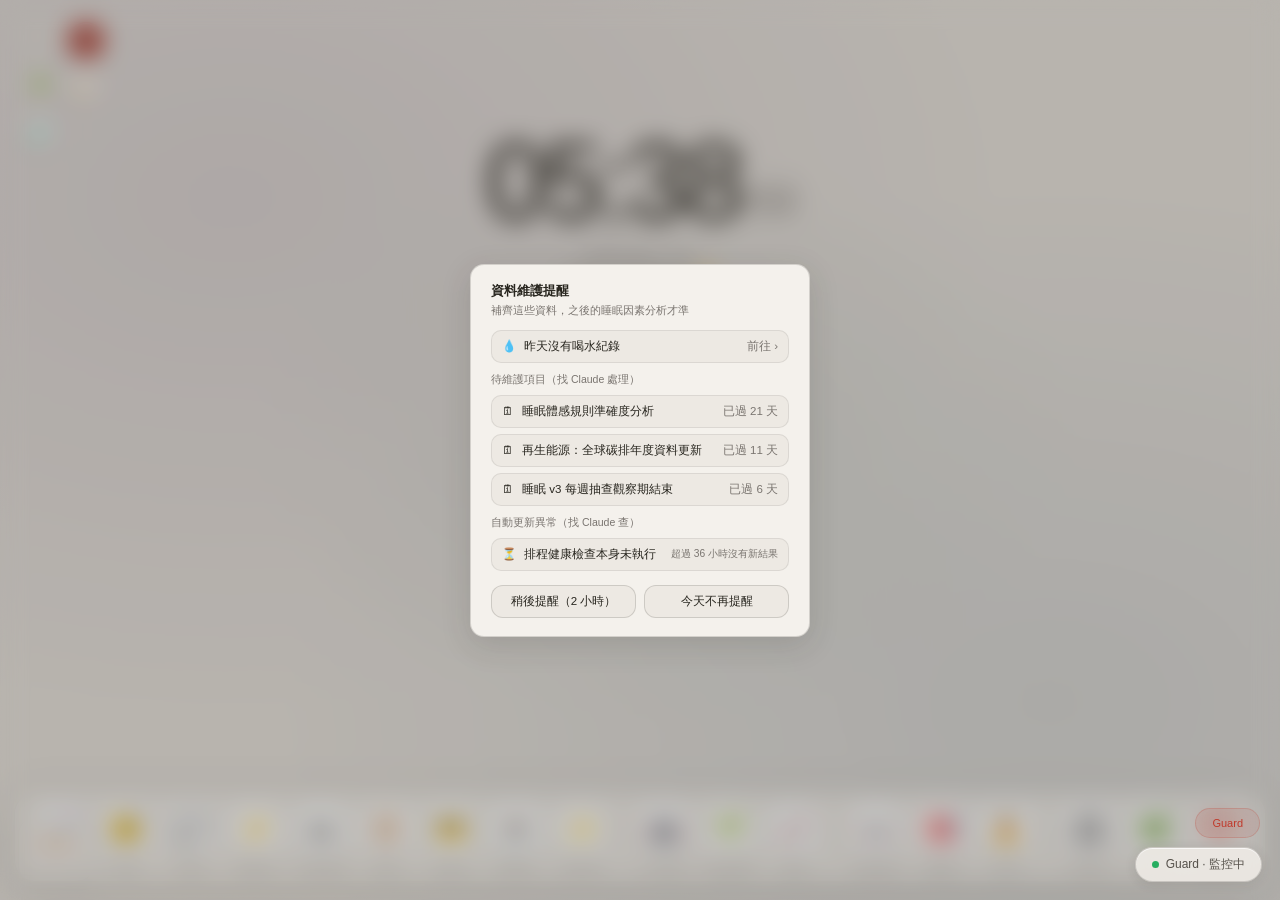
==== commit 30a8e63f: "開發紀錄熱點改依變更原因：環形圓餅＋專案前 8 名分段橫條 Co-Authored-By: Claude Opus 5.5 <noreply@anthropic.com>" ====
--- a/index.html
+++ b/index.html
@@ -1415,7 +1415,6 @@
     .then(txt=>JSON.parse(txt))
     .then(d=>{
       const tl=d.timeline||[];
-      const hs=d.hotspots||[];
       const reasonLabels=d.reason_labels||{};
       if(subEl)subEl.textContent='開發紀錄更新至 '+(d.generated_through||'—');
 
@@ -1460,18 +1459,64 @@
         }).join('')+'</div>'
         :'<div id="dev-empty">尚無時間軸資料</div>';
 
-      // ── 組件熱點監測：橫條 + top1 修改原因徽章 ──
-      const maxCount=Math.max(1,...hs.map(h=>h.count||0));
-      const hsHtml=hs.length
-        ?'<div class="dev-hotspots">'+hs.map(h=>{
-          const pct=Math.round((h.count||0)/maxCount*100);
-          const rl=reasonLabels[h.top_reason];
-          const reasonBadge=rl?`<span class="dev-hot-reason">${esc(rl.emoji||'')} ${esc(rl.label||h.top_reason||'')}</span>`:'';
-          return `<div class="dev-hot-row">
-            <div class="dev-hot-lbl"><span class="dev-hot-name">${esc(h.project||h.file||'')}</span>${reasonBadge}<span class="dev-hot-count">${Number(h.count)||0}</span></div>
-            <div class="dev-hot-bar-track"><div class="dev-hot-bar-fill" style="width:${pct}%"></div></div>
-          </div>`;
-        }).join('')+'</div>'
+      // ── 組件熱點監測（11-06 改）：依變更原因的環形圓餅＋專案前 8 名分段橫條，兩者都從 timeline 現算 ──
+      // 舊分類對應：bug_fix→debug、feature→spec_change、clarification／update→maintain；
+      // user_request（早期無法判斷是新功能或修 bug）與缺漏值歸「舊紀錄未分類」，不硬塞進三類
+      const RS_MAP={debug:'debug',bug_fix:'debug',maintain:'maintain',clarification:'maintain',update:'maintain',spec_change:'spec_change',feature:'spec_change'};
+      const RS_ORDER=['spec_change','debug','maintain','legacy'];
+      const RS_COLOR={spec_change:'#3b6fae',debug:'#c96a34',maintain:'#279470',legacy:'#bdb7ad'};
+      const RS_NAME={legacy:'舊紀錄未分類'};
+      RS_ORDER.slice(0,3).forEach(k=>{const rl=reasonLabels[k];RS_NAME[k]=rl?((rl.emoji?rl.emoji+' ':'')+(rl.label||k)):k;});
+      const rsOf=it=>RS_MAP[it&&it.reason]||'legacy';
+      const rsTotal={spec_change:0,debug:0,maintain:0,legacy:0};
+      const byProj={};
+      tl.forEach(it=>{
+        const r=rsOf(it);rsTotal[r]++;
+        const pj=it.project||it.file||'（未命名）';
+        if(!byProj[pj])byProj[pj]={total:0,spec_change:0,debug:0,maintain:0,legacy:0};
+        byProj[pj][r]++;byProj[pj].total++;
+      });
+      const rsN=tl.length;
+      const pctOf=(n,t)=>t?Math.round(n/t*100):0;
+      function donutSvg(){
+        const R=54,W=18,C=70,gap=rsN>1?0.012:0;// 扇區之間留約 2px 底色縫
+        let a0=-Math.PI/2,out='';
+        RS_ORDER.forEach(k=>{
+          const n=rsTotal[k];if(!n)return;
+          const frac=n/rsN,a1=a0+frac*Math.PI*2;
+          const s0=a0+(frac<1?gap:0),s1=a1-(frac<1?gap:0);
+          const tip=`${RS_NAME[k]}：${n} 筆（${pctOf(n,rsN)}%）`;
+          if(frac>=0.999){
+            out+=`<circle cx="${C}" cy="${C}" r="${R}" fill="none" stroke="${RS_COLOR[k]}" stroke-width="${W}" data-dtip="${esc(tip)}"/>`;
+          }else{
+            const x0=C+R*Math.cos(s0),y0=C+R*Math.sin(s0),x1=C+R*Math.cos(s1),y1=C+R*Math.sin(s1);
+            const large=(s1-s0)>Math.PI?1:0;
+            out+=`<path d="M${x0.toFixed(2)} ${y0.toFixed(2)} A${R} ${R} 0 ${large} 1 ${x1.toFixed(2)} ${y1.toFixed(2)}" fill="none" stroke="${RS_COLOR[k]}" stroke-width="${W}" data-dtip="${esc(tip)}"/>`;
+          }
+          a0=a1;
+        });
+        return `<svg class="dev-rs-donut" viewBox="0 0 140 140" role="img" aria-label="依變更原因的開發紀錄比例">${out}
+          <text x="${C}" y="${C-2}" text-anchor="middle" class="dev-rs-total">${rsN}</text>
+          <text x="${C}" y="${C+15}" text-anchor="middle" class="dev-rs-totlbl">筆紀錄</text></svg>`;
+      }
+      const legendHtml='<div class="dev-rs-legend">'+RS_ORDER.filter(k=>rsTotal[k]).map(k=>
+        `<div class="dev-rs-li"><span class="dev-rs-sw" style="background:${RS_COLOR[k]}"></span><span class="dev-rs-name">${esc(RS_NAME[k])}</span><span class="dev-rs-val">${rsTotal[k]}・${pctOf(rsTotal[k],rsN)}%</span></div>`
+      ).join('')+'</div>';
+      const projTop=Object.keys(byProj).map(k=>({name:k,...byProj[k]})).sort((a,b)=>b.total-a.total).slice(0,8);
+      const maxProj=Math.max(1,...projTop.map(p=>p.total));
+      const projHtml=projTop.map(p=>{
+        const segs=RS_ORDER.filter(k=>p[k]).map(k=>
+          `<div class="dev-rs-seg" style="flex:${p[k]};background:${RS_COLOR[k]}" data-dtip="${esc(p.name+'｜'+RS_NAME[k]+'：'+p[k]+' 筆（'+pctOf(p[k],p.total)+'%）')}"></div>`).join('');
+        return `<div class="dev-hot-row">
+          <div class="dev-hot-lbl"><span class="dev-hot-name">${esc(p.name)}</span><span class="dev-hot-count">${p.total}</span></div>
+          <div class="dev-rs-track"><div class="dev-rs-bar" style="width:${Math.max(2,Math.round(p.total/maxProj*100))}%">${segs}</div></div>
+        </div>`;
+      }).join('');
+      const hsHtml=rsN
+        ?`<div class="dev-rs-top">${donutSvg()}${legendHtml}</div>
+          <div class="dev-rs-subt">開發最多的專案（前 8 名，顏色＝變更原因）</div>
+          <div class="dev-hotspots">${projHtml}</div>
+          <div class="dev-rs-tip" id="dev-rs-tip"></div>`
         :'<div id="dev-empty">尚無熱點資料</div>';
 
       // ── 使用頻率：讀本機 localStorage 累積停留時間（各頁面前景累計 ms，非 fetch）──
@@ -1512,13 +1557,31 @@
         <div class="dev-grid2">
           <div class="dev-section">
             <div class="dev-col-title">Component Hotspots · Dev Activity</div>
-            ${hsHtml}
+            <div class="dev-rs-wrap" id="dev-rs-wrap">${hsHtml}</div>
           </div>
           <div class="dev-section">
             <div class="dev-col-title">使用頻率（累積停留時間）</div>
             ${useHtml}
           </div>
         </div>`;
+      // 圓餅與分段橫條的說明框：桌機 hover、手機點一下（同一套 data-dtip）
+      const rsWrap=document.getElementById('dev-rs-wrap'),rsTip=document.getElementById('dev-rs-tip');
+      if(rsWrap&&rsTip){
+        const showTip=e=>{
+          const t=e.target.closest('[data-dtip]');
+          if(!t){rsTip.style.display='none';return;}
+          rsTip.textContent=t.getAttribute('data-dtip');
+          rsTip.style.display='block';
+          const wr=rsWrap.getBoundingClientRect();
+          let x=e.clientX-wr.left+12,y=e.clientY-wr.top+14;
+          const tw=rsTip.offsetWidth;
+          if(x+tw>wr.width)x=Math.max(0,e.clientX-wr.left-tw-12);
+          rsTip.style.left=x+'px';rsTip.style.top=y+'px';
+        };
+        rsWrap.addEventListener('mousemove',showTip);
+        rsWrap.addEventListener('click',showTip);
+        rsWrap.addEventListener('mouseleave',()=>{rsTip.style.display='none';});
+      }
     })
     .catch(e=>{
       bodyEl.innerHTML='<div id="dev-empty">'+(e&&e.resetId?'':'讀取失敗：')+esc(e&&e.message)+'</div>'
--- a/cc_styles.css
+++ b/cc_styles.css
@@ -217,6 +217,27 @@
 .dev-hot-bar-track{height:6px;background:var(--border);border-radius:3px;overflow:hidden;}
 .dev-hot-bar-fill{height:100%;background:var(--deep);border-radius:3px;}
 .dev-use-bar-fill{height:100%;background:var(--core);border-radius:3px;}
+/* 11-06：熱點改依變更原因（環形圓餅＋專案分段橫條） */
+.dev-rs-wrap{position:relative;}
+.dev-rs-top{display:flex;align-items:center;gap:18px;margin-bottom:16px;flex-wrap:wrap;}
+.dev-rs-donut{width:132px;height:132px;flex-shrink:0;}
+.dev-rs-donut path,.dev-rs-donut circle{cursor:default;}
+.dev-rs-donut path:hover,.dev-rs-donut circle:hover{stroke-width:21;}
+.dev-rs-total{font-size:22px;font-weight:700;fill:var(--ink);}
+.dev-rs-totlbl{font-size:10px;fill:var(--faint);}
+.dev-rs-legend{display:flex;flex-direction:column;gap:7px;flex:1;min-width:150px;}
+.dev-rs-li{display:flex;align-items:center;gap:7px;font-size:11px;color:var(--ink);}
+.dev-rs-sw{width:10px;height:10px;border-radius:3px;flex-shrink:0;}
+.dev-rs-name{flex:1;font-weight:600;}
+.dev-rs-val{color:var(--faint);font-family:monospace;}
+.dev-rs-subt{font-size:10.5px;color:var(--faint);margin-bottom:9px;}
+.dev-rs-track{height:8px;}
+.dev-rs-bar{display:flex;gap:2px;height:100%;}
+.dev-rs-seg{height:100%;min-width:2px;}
+.dev-rs-seg:first-child{border-radius:3px 0 0 3px;}
+.dev-rs-seg:last-child{border-radius:0 3px 3px 0;}
+.dev-rs-seg:only-child{border-radius:3px;}
+.dev-rs-tip{display:none;position:absolute;z-index:20;pointer-events:none;background:rgba(35,32,28,.95);color:#fff;font-size:11px;line-height:1.5;padding:6px 9px;border-radius:6px;white-space:nowrap;box-shadow:0 4px 14px rgba(0,0,0,.2);}
 #dev-empty{font-size:12px;color:var(--faint);text-align:center;padding:40px 0;}
 
 /* ── Dock ── */
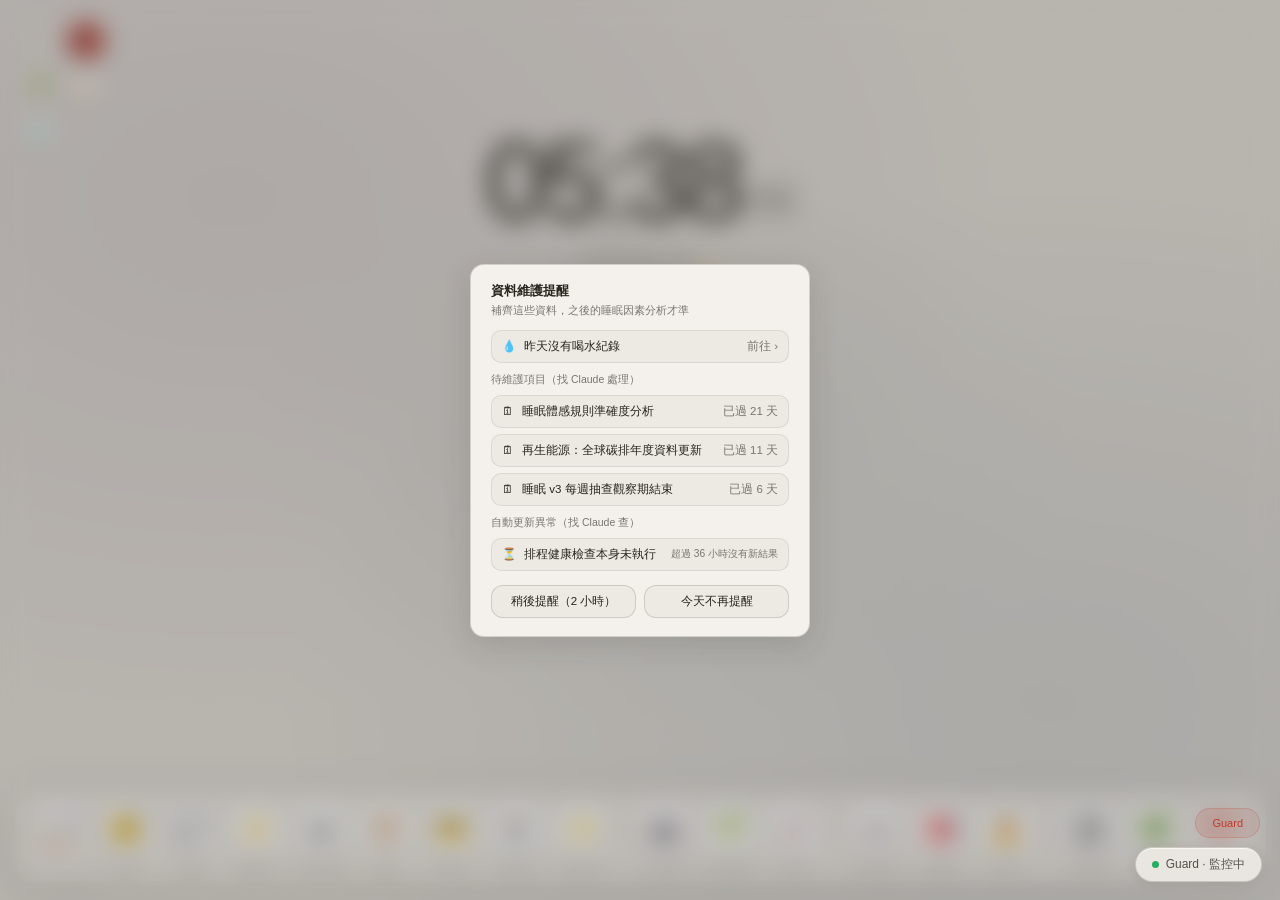
==== commit 4dd142a5: "使用頻率改環形圓餅（前 5 名單色深淺＋其他），圓餅與說明框抽成共用函式 Co-Authored-By: Claude Opus 5.5 <noreply@anthropic.com>" ====
--- a/index.html
+++ b/index.html
@@ -1478,27 +1478,28 @@
       });
       const rsN=tl.length;
       const pctOf=(n,t)=>t?Math.round(n/t*100):0;
-      function donutSvg(){
-        const R=54,W=18,C=70,gap=rsN>1?0.012:0;// 扇區之間留約 2px 底色縫
+      // 共用環形圓餅：slices=[{n,color,tip}]，扇區之間留約 2px 底色縫；只有一塊時畫完整一圈
+      function donutSvg(slices,total,centerTop,centerBottom,aria){
+        const R=54,W=18,C=70,gap=slices.length>1?0.012:0;
         let a0=-Math.PI/2,out='';
-        RS_ORDER.forEach(k=>{
-          const n=rsTotal[k];if(!n)return;
-          const frac=n/rsN,a1=a0+frac*Math.PI*2;
+        slices.forEach(sl=>{
+          if(!sl.n||!total)return;
+          const frac=sl.n/total,a1=a0+frac*Math.PI*2;
           const s0=a0+(frac<1?gap:0),s1=a1-(frac<1?gap:0);
-          const tip=`${RS_NAME[k]}：${n} 筆（${pctOf(n,rsN)}%）`;
           if(frac>=0.999){
-            out+=`<circle cx="${C}" cy="${C}" r="${R}" fill="none" stroke="${RS_COLOR[k]}" stroke-width="${W}" data-dtip="${esc(tip)}"/>`;
+            out+=`<circle cx="${C}" cy="${C}" r="${R}" fill="none" stroke="${sl.color}" stroke-width="${W}" data-dtip="${esc(sl.tip)}"/>`;
           }else{
             const x0=C+R*Math.cos(s0),y0=C+R*Math.sin(s0),x1=C+R*Math.cos(s1),y1=C+R*Math.sin(s1);
             const large=(s1-s0)>Math.PI?1:0;
-            out+=`<path d="M${x0.toFixed(2)} ${y0.toFixed(2)} A${R} ${R} 0 ${large} 1 ${x1.toFixed(2)} ${y1.toFixed(2)}" fill="none" stroke="${RS_COLOR[k]}" stroke-width="${W}" data-dtip="${esc(tip)}"/>`;
+            out+=`<path d="M${x0.toFixed(2)} ${y0.toFixed(2)} A${R} ${R} 0 ${large} 1 ${x1.toFixed(2)} ${y1.toFixed(2)}" fill="none" stroke="${sl.color}" stroke-width="${W}" data-dtip="${esc(sl.tip)}"/>`;
           }
           a0=a1;
         });
-        return `<svg class="dev-rs-donut" viewBox="0 0 140 140" role="img" aria-label="依變更原因的開發紀錄比例">${out}
-          <text x="${C}" y="${C-2}" text-anchor="middle" class="dev-rs-total">${rsN}</text>
-          <text x="${C}" y="${C+15}" text-anchor="middle" class="dev-rs-totlbl">筆紀錄</text></svg>`;
+        return `<svg class="dev-rs-donut" viewBox="0 0 140 140" role="img" aria-label="${esc(aria)}">${out}
+          <text x="${C}" y="${C-2}" text-anchor="middle" class="dev-rs-total">${esc(centerTop)}</text>
+          <text x="${C}" y="${C+15}" text-anchor="middle" class="dev-rs-totlbl">${esc(centerBottom)}</text></svg>`;
       }
+      const rsSlices=RS_ORDER.map(k=>({n:rsTotal[k],color:RS_COLOR[k],tip:`${RS_NAME[k]}：${rsTotal[k]} 筆（${pctOf(rsTotal[k],rsN)}%）`}));
       const legendHtml='<div class="dev-rs-legend">'+RS_ORDER.filter(k=>rsTotal[k]).map(k=>
         `<div class="dev-rs-li"><span class="dev-rs-sw" style="background:${RS_COLOR[k]}"></span><span class="dev-rs-name">${esc(RS_NAME[k])}</span><span class="dev-rs-val">${rsTotal[k]}・${pctOf(rsTotal[k],rsN)}%</span></div>`
       ).join('')+'</div>';
@@ -1513,7 +1514,7 @@
         </div>`;
       }).join('');
       const hsHtml=rsN
-        ?`<div class="dev-rs-top">${donutSvg()}${legendHtml}</div>
+        ?`<div class="dev-rs-top">${donutSvg(rsSlices,rsN,rsN,'筆紀錄','依變更原因的開發紀錄比例')}${legendHtml}</div>
           <div class="dev-rs-subt">開發最多的專案（前 8 名，顏色＝變更原因）</div>
           <div class="dev-hotspots">${projHtml}</div>
           <div class="dev-rs-tip" id="dev-rs-tip"></div>`
@@ -1531,15 +1532,22 @@
         const stats=JSON.parse(localStorage.getItem('cc_usage_stats')||'{}');
         usage=Object.keys(stats).map(k=>({label:stats[k].label||k,ms:stats[k].ms||0})).filter(u=>u.ms>0).sort((a,b)=>b.ms-a.ms);
       }catch(e){}
-      const maxUse=Math.max(1,...usage.map(u=>u.ms||0));
+      // 11-06：使用頻率改環形圓餅。依停留時間排名是「量」，用單一綠色由深到淺（第 1 名最深），
+      // 不用多色以免和左邊「變更原因」的顏色意義混淆；前 5 名各一塊，其餘合併「其他」（灰）
+      const USE_RAMP=['#24574a','#357063','#4b8a7b','#69a393','#8dbbab'],USE_OTHER='#c8c2b8';
+      const useTotal=usage.reduce((a,u)=>a+(u.ms||0),0);
+      const useTop=usage.slice(0,5),useRest=usage.slice(5);
+      const restMs=useRest.reduce((a,u)=>a+(u.ms||0),0);
+      const useSlices=useTop.map((u,i)=>({n:u.ms,color:USE_RAMP[i],name:u.label,tip:`${u.label}：${fmtMs(u.ms)}（${pctOf(u.ms,useTotal)}%）`}));
+      if(restMs>0)useSlices.push({n:restMs,color:USE_OTHER,name:`其他 ${useRest.length} 頁`,tip:`其他 ${useRest.length} 頁：${fmtMs(restMs)}（${pctOf(restMs,useTotal)}%）`});
+      const useLegend='<div class="dev-rs-legend">'+useSlices.map(sl=>
+        `<div class="dev-rs-li"><span class="dev-rs-sw" style="background:${sl.color}"></span><span class="dev-rs-name">${esc(sl.name)}</span><span class="dev-rs-val">${esc(fmtMs(sl.n))}・${pctOf(sl.n,useTotal)}%</span></div>`
+      ).join('')+'</div>';
+      const restList=useRest.length
+        ?`<div class="dev-rs-subt">其他頁面</div><div class="dev-use-rest">${useRest.map(u=>`<span>${esc(u.label)} ${esc(fmtMs(u.ms))}</span>`).join('')}</div>`:'';
       const useHtml=usage.length
-        ?'<div class="dev-hotspots">'+usage.map(u=>{
-          const pct=Math.round((u.ms||0)/maxUse*100);
-          return `<div class="dev-hot-row">
-            <div class="dev-hot-lbl"><span class="dev-hot-name">${esc(u.label)}</span><span class="dev-hot-count">${fmtMs(u.ms)}</span></div>
-            <div class="dev-hot-bar-track"><div class="dev-use-bar-fill" style="width:${pct}%"></div></div>
-          </div>`;
-        }).join('')+'</div>'
+        ?`<div class="dev-rs-top">${donutSvg(useSlices,useTotal,fmtMs(useTotal),'累積停留','各頁面累積停留時間比例')}${useLegend}</div>${restList}
+          <div class="dev-rs-tip" id="dev-use-tip"></div>`
         :'<div id="dev-empty">尚無使用紀錄，開啟各 App 停留即開始累積</div>';
 
       const reviewHtml=_isGitHistoryReviewDue()?`
@@ -1561,27 +1569,30 @@
           </div>
           <div class="dev-section">
             <div class="dev-col-title">使用頻率（累積停留時間）</div>
-            ${useHtml}
+            <div class="dev-rs-wrap" id="dev-use-wrap">${useHtml}</div>
           </div>
         </div>`;
-      // 圓餅與分段橫條的說明框：桌機 hover、手機點一下（同一套 data-dtip）
-      const rsWrap=document.getElementById('dev-rs-wrap'),rsTip=document.getElementById('dev-rs-tip');
-      if(rsWrap&&rsTip){
+      // 圓餅與分段橫條的說明框：桌機 hover、手機點一下（同一套 data-dtip，兩個區塊各自一個說明框）
+      function bindDtip(wrapId,tipId){
+        const wrap=document.getElementById(wrapId),tip=document.getElementById(tipId);
+        if(!wrap||!tip)return;
         const showTip=e=>{
           const t=e.target.closest('[data-dtip]');
-          if(!t){rsTip.style.display='none';return;}
-          rsTip.textContent=t.getAttribute('data-dtip');
-          rsTip.style.display='block';
-          const wr=rsWrap.getBoundingClientRect();
+          if(!t){tip.style.display='none';return;}
+          tip.textContent=t.getAttribute('data-dtip');
+          tip.style.display='block';
+          const wr=wrap.getBoundingClientRect();
           let x=e.clientX-wr.left+12,y=e.clientY-wr.top+14;
-          const tw=rsTip.offsetWidth;
+          const tw=tip.offsetWidth;
           if(x+tw>wr.width)x=Math.max(0,e.clientX-wr.left-tw-12);
-          rsTip.style.left=x+'px';rsTip.style.top=y+'px';
+          tip.style.left=x+'px';tip.style.top=y+'px';
         };
-        rsWrap.addEventListener('mousemove',showTip);
-        rsWrap.addEventListener('click',showTip);
-        rsWrap.addEventListener('mouseleave',()=>{rsTip.style.display='none';});
+        wrap.addEventListener('mousemove',showTip);
+        wrap.addEventListener('click',showTip);
+        wrap.addEventListener('mouseleave',()=>{tip.style.display='none';});
       }
+      bindDtip('dev-rs-wrap','dev-rs-tip');
+      bindDtip('dev-use-wrap','dev-use-tip');
     })
     .catch(e=>{
       bodyEl.innerHTML='<div id="dev-empty">'+(e&&e.resetId?'':'讀取失敗：')+esc(e&&e.message)+'</div>'
--- a/cc_styles.css
+++ b/cc_styles.css
@@ -212,11 +212,9 @@
 .dev-hot-row{display:flex;flex-direction:column;gap:4px;}
 .dev-hot-lbl{display:flex;justify-content:space-between;align-items:center;font-size:11px;color:var(--ink);gap:6px;}
 .dev-hot-name{font-weight:600;flex:1;min-width:0;overflow:hidden;text-overflow:ellipsis;white-space:nowrap;}
-.dev-hot-reason{font-size:9px;color:var(--faint);background:var(--bg2);border:1px solid var(--border);border-radius:8px;padding:1px 7px;flex-shrink:0;white-space:nowrap;}
 .dev-hot-count{color:var(--faint);font-family:monospace;flex-shrink:0;}
 .dev-hot-bar-track{height:6px;background:var(--border);border-radius:3px;overflow:hidden;}
 .dev-hot-bar-fill{height:100%;background:var(--deep);border-radius:3px;}
-.dev-use-bar-fill{height:100%;background:var(--core);border-radius:3px;}
 /* 11-06：熱點改依變更原因（環形圓餅＋專案分段橫條） */
 .dev-rs-wrap{position:relative;}
 .dev-rs-top{display:flex;align-items:center;gap:18px;margin-bottom:16px;flex-wrap:wrap;}
@@ -237,6 +235,7 @@
 .dev-rs-seg:first-child{border-radius:3px 0 0 3px;}
 .dev-rs-seg:last-child{border-radius:0 3px 3px 0;}
 .dev-rs-seg:only-child{border-radius:3px;}
+.dev-use-rest{display:flex;flex-wrap:wrap;gap:4px 12px;font-size:10.5px;color:var(--sub);}
 .dev-rs-tip{display:none;position:absolute;z-index:20;pointer-events:none;background:rgba(35,32,28,.95);color:#fff;font-size:11px;line-height:1.5;padding:6px 9px;border-radius:6px;white-space:nowrap;box-shadow:0 4px 14px rgba(0,0,0,.2);}
 #dev-empty{font-size:12px;color:var(--faint);text-align:center;padding:40px 0;}
 
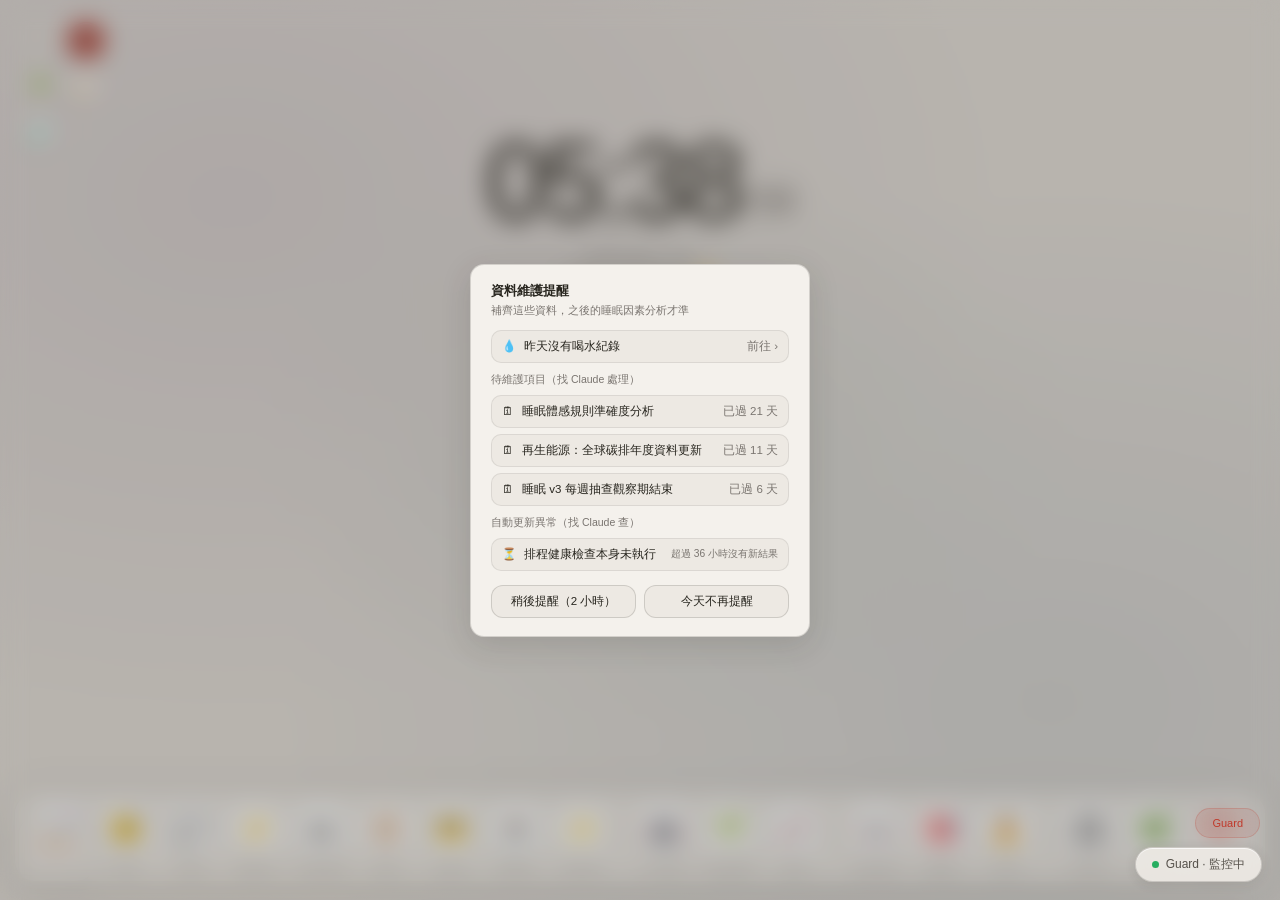
==== commit 9198ac92: "使用頻率圓餅中央改顯示整數小時，避免長時間文字壓到圓環 Co-Authored-By: Claude Opus 5.5 <noreply@anthropic.com>" ====
--- a/index.html
+++ b/index.html
@@ -1546,7 +1546,7 @@
       const restList=useRest.length
         ?`<div class="dev-rs-subt">其他頁面</div><div class="dev-use-rest">${useRest.map(u=>`<span>${esc(u.label)} ${esc(fmtMs(u.ms))}</span>`).join('')}</div>`:'';
       const useHtml=usage.length
-        ?`<div class="dev-rs-top">${donutSvg(useSlices,useTotal,fmtMs(useTotal),'累積停留','各頁面累積停留時間比例')}${useLegend}</div>${restList}
+        ?`<div class="dev-rs-top">${donutSvg(useSlices,useTotal,useTotal>=3600000?Math.round(useTotal/3600000)+'h':fmtMs(useTotal),'累積停留','各頁面累積停留時間比例')}${useLegend}</div>${restList}
           <div class="dev-rs-tip" id="dev-use-tip"></div>`
         :'<div id="dev-empty">尚無使用紀錄，開啟各 App 停留即開始累積</div>';
 
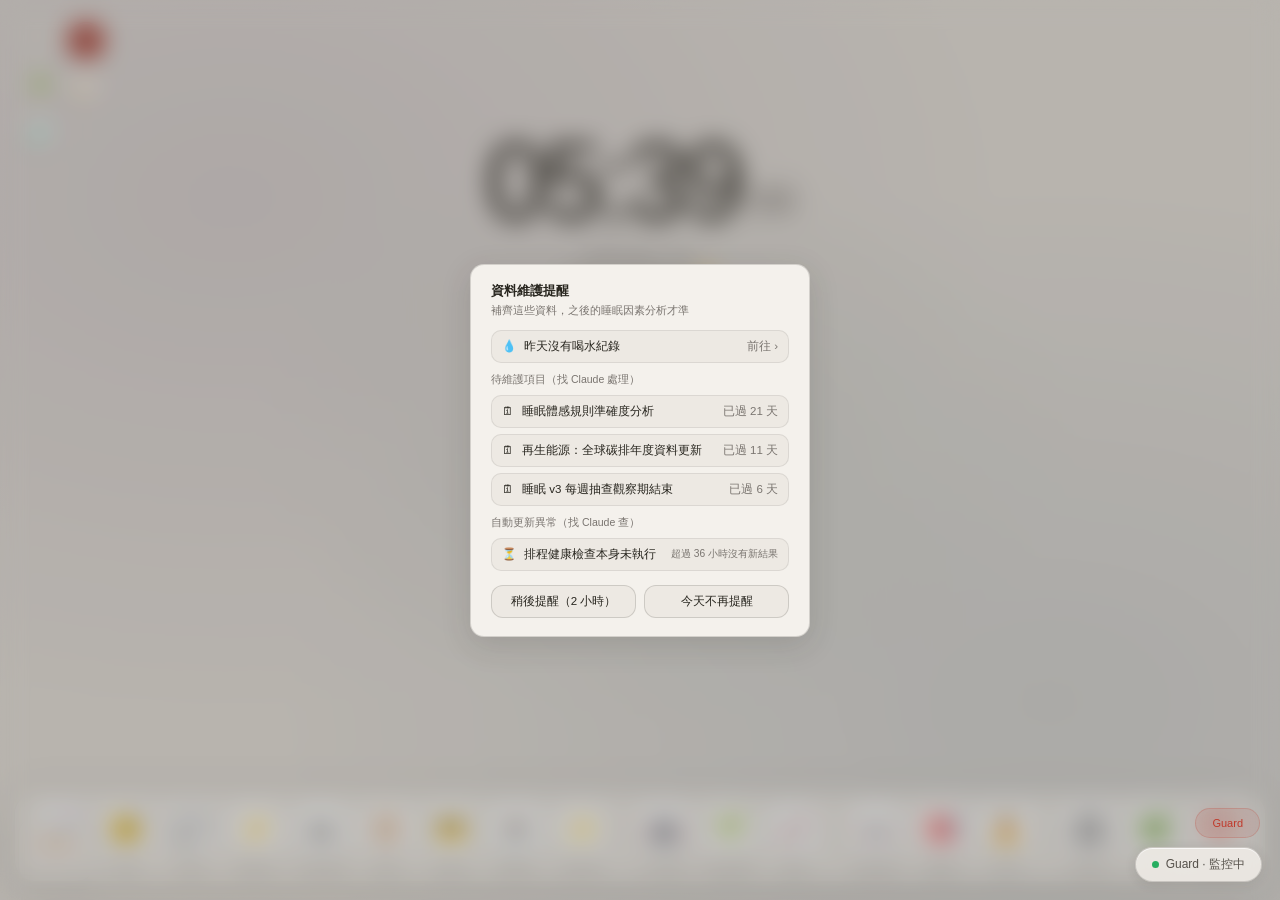
==== commit 797bc2b9: "使用頻率「其他頁面」改一頁一列橫條 Co-Authored-By: Claude Opus 5.5 <noreply@anthropic.com>" ====
--- a/index.html
+++ b/index.html
@@ -1544,7 +1544,7 @@
         `<div class="dev-rs-li"><span class="dev-rs-sw" style="background:${sl.color}"></span><span class="dev-rs-name">${esc(sl.name)}</span><span class="dev-rs-val">${esc(fmtMs(sl.n))}・${pctOf(sl.n,useTotal)}%</span></div>`
       ).join('')+'</div>';
       const restList=useRest.length
-        ?`<div class="dev-rs-subt">其他頁面</div><div class="dev-use-rest">${useRest.map(u=>`<span>${esc(u.label)} ${esc(fmtMs(u.ms))}</span>`).join('')}</div>`:'';
+        ?`<div class="dev-rs-subt">其他頁面</div><div class="dev-hotspots">${useRest.map(u=>`<div class="dev-hot-row"><div class="dev-hot-lbl"><span class="dev-hot-name">${esc(u.label)}</span><span class="dev-hot-count">${esc(fmtMs(u.ms))}</span></div><div class="dev-hot-bar-track"><div class="dev-use-rest-fill" style="width:${Math.max(2,Math.round((u.ms||0)/(useRest[0].ms||1)*100))}%"></div></div></div>`).join('')}</div>`:'';
       const useHtml=usage.length
         ?`<div class="dev-rs-top">${donutSvg(useSlices,useTotal,useTotal>=3600000?Math.round(useTotal/3600000)+'h':fmtMs(useTotal),'累積停留','各頁面累積停留時間比例')}${useLegend}</div>${restList}
           <div class="dev-rs-tip" id="dev-use-tip"></div>`
--- a/cc_styles.css
+++ b/cc_styles.css
@@ -235,7 +235,7 @@
 .dev-rs-seg:first-child{border-radius:3px 0 0 3px;}
 .dev-rs-seg:last-child{border-radius:0 3px 3px 0;}
 .dev-rs-seg:only-child{border-radius:3px;}
-.dev-use-rest{display:flex;flex-wrap:wrap;gap:4px 12px;font-size:10.5px;color:var(--sub);}
+.dev-use-rest-fill{height:100%;background:#c8c2b8;border-radius:3px;}
 .dev-rs-tip{display:none;position:absolute;z-index:20;pointer-events:none;background:rgba(35,32,28,.95);color:#fff;font-size:11px;line-height:1.5;padding:6px 9px;border-radius:6px;white-space:nowrap;box-shadow:0 4px 14px rgba(0,0,0,.2);}
 #dev-empty{font-size:12px;color:var(--faint);text-align:center;padding:40px 0;}
 
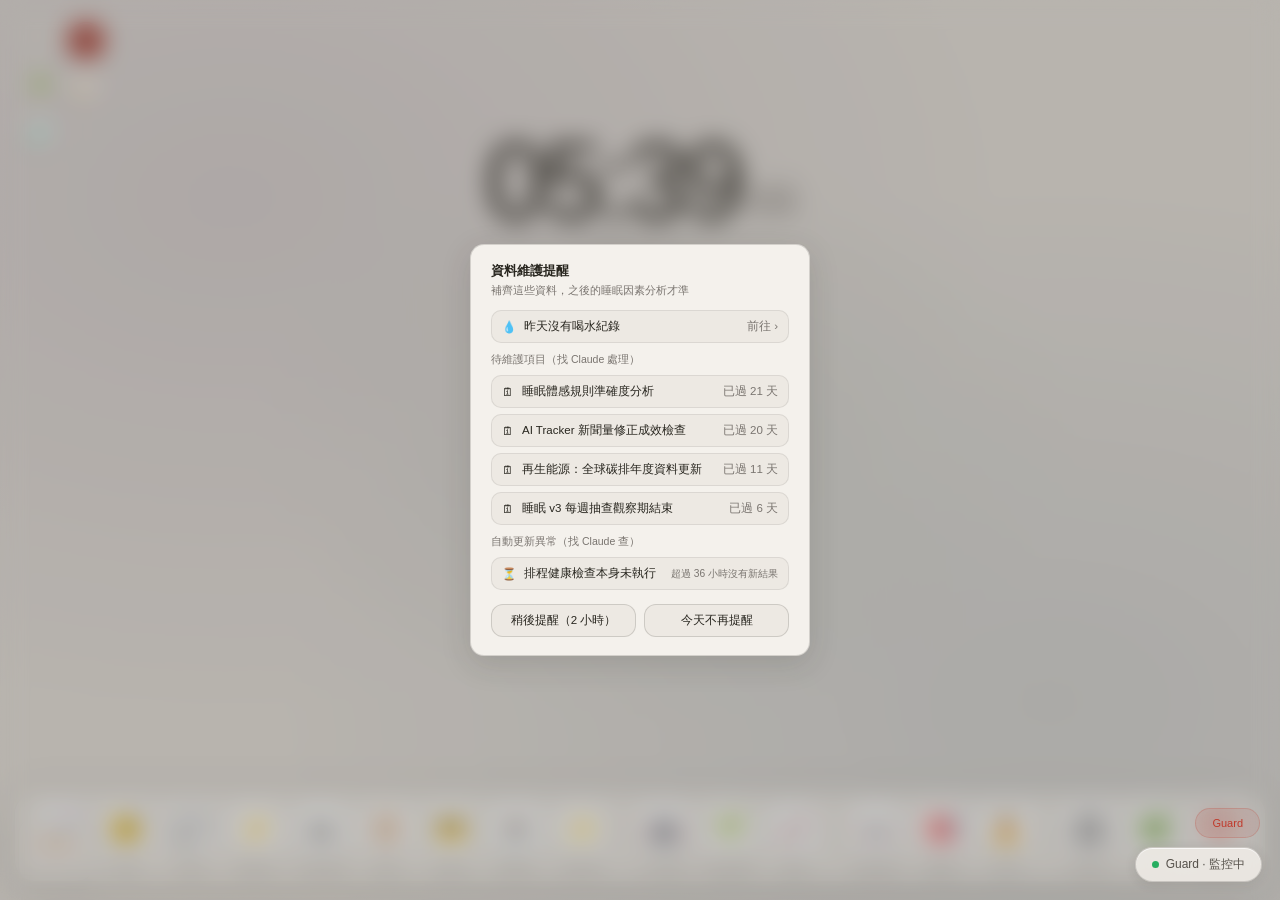
==== commit 0ae52ead: "CC 首頁：分頁開超過 1 小時，定時檢查前重抓健康檢查與 checkpoint，修長開分頁誤報「排程健康檢查本身未執行」 Co-Authored-By: Claude Opus 5.5 <norep" ====
--- a/index.html
+++ b/index.html
@@ -1235,7 +1235,13 @@
     else localStorage.setItem(NUDGE_SNOOZE_KEY,String(Date.now()+NUDGE_SNOOZE_MS));
   }catch{}
 }
-setInterval(checkDataNudge,5*60*1000); // 首頁開著時，稍後提醒到期也能再跳
+// 首頁開著時，稍後提醒到期也能再跳。11-09：分頁開著好幾天時，健康檢查與 checkpoint 只在開頁讀過一次，
+// 會拿舊的 checked_at 誤報「排程健康檢查本身未執行」；距上次讀取超過 1 小時就重抓（重抓完成會自行呼叫 checkDataNudge）
+let _nudgeDataAt=Date.now();
+setInterval(()=>{
+  if(Date.now()-_nudgeDataAt>3600*1000){_nudgeDataAt=Date.now();loadCheckpoints();loadPipelineHealth();}
+  else checkDataNudge();
+},5*60*1000);
 
 // ── INIT ──
 loadWP();
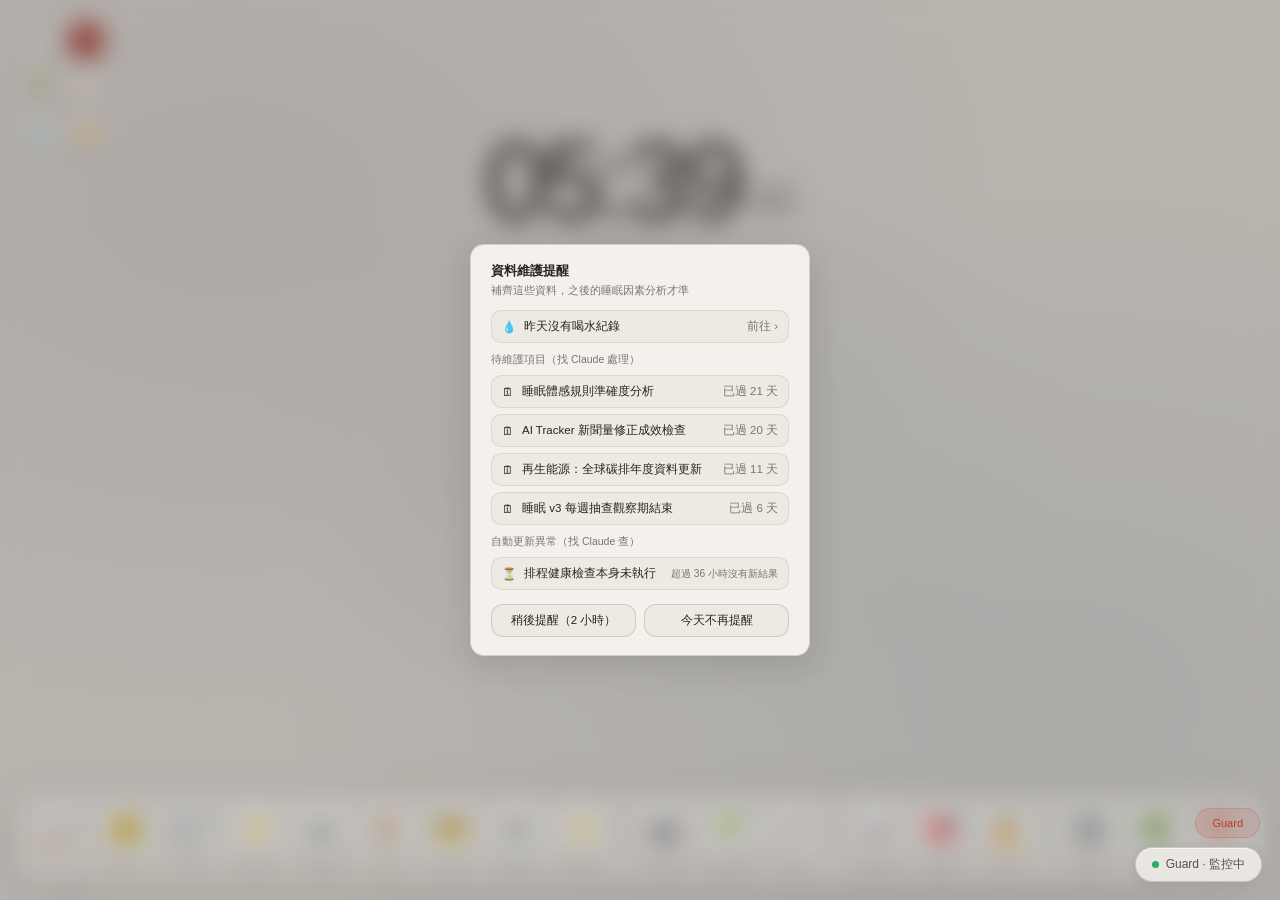
==== commit 35625d90: "首頁左上新增 🔔 手動開啟資料維護提醒（🧹 下方、🧪 同列；無項目時顯示空狀態） Co-Authored-By: Claude Opus 5.5 <noreply@anthropic.com>" ====
--- a/index.html
+++ b/index.html
@@ -43,6 +43,7 @@
   <a id="lto-edit-row" class="lto-row" href="https://nexus-portal-epq.pages.dev/" target="_blank" rel="noopener noreferrer"><span class="lto-row-ic">✎</span>Edit Mode</a>
 </div>
 <button id="lab-btn" onclick="openLab()" title="實驗中">🧪</button>
+<button id="nudge-btn" onclick="checkDataNudge(true,true)" title="資料維護提醒">🔔</button>
 
 <!-- DOCK -->
 <div id="dock-outer">
@@ -188,6 +189,7 @@
     <div id="nudge-cp-list"></div>
     <div id="nudge-ph-sub" style="display:none;font-size:.66rem;color:var(--faint);margin:10px 0 8px;">自動更新異常（找 Claude 查）</div>
     <div id="nudge-ph-list"></div>
+    <div id="nudge-empty" style="display:none;font-size:.72rem;color:var(--sub);padding:10px 0 2px;">目前沒有需要處理的項目</div>
     <div style="display:flex;gap:8px;margin-top:14px;">
       <button id="nudge-later-btn" onclick="closeDataNudge('later')" style="flex:1;font-size:.72rem;padding:8px 0;border-radius:12px;border:.5px solid var(--bstr);background:var(--bg2);color:var(--ink);cursor:pointer;">稍後提醒（2 小時）</button>
       <button id="nudge-ok-btn" onclick="closeDataNudge('today')" style="flex:1;font-size:.72rem;padding:8px 0;border-radius:12px;border:.5px solid var(--bstr);background:var(--bg2);color:var(--ink);cursor:pointer;">今天不再提醒</button>
@@ -1187,8 +1189,8 @@
     }).catch(()=>{_phLoaded=false;}).then(()=>{checkDataNudge(true);});
   }catch{}
 }
-function checkDataNudge(force){
-  try{
+function checkDataNudge(force,manual){
+  if(!manual)try{
     if(localStorage.getItem(NUDGE_KEY)===TODAY)return;
     const until=+localStorage.getItem(NUDGE_SNOOZE_KEY)||0;
     if(until>Date.now())return;
@@ -1198,7 +1200,10 @@
   const gaps=collectDataGaps();
   const cps=collectCheckpoints();
   const phs=collectPipelineIssues();
-  if(!gaps.length&&!cps.length&&!phs.length)return;
+  const _empty=!gaps.length&&!cps.length&&!phs.length;
+  if(_empty&&!manual)return;
+  const emp=document.getElementById('nudge-empty');
+  if(emp)emp.style.display=_empty?'':'none';
   const list=document.getElementById('nudge-list');
   const ov=document.getElementById('nudge-overlay');
   if(!list||!ov)return;
--- a/cc_styles.css
+++ b/cc_styles.css
@@ -156,6 +156,18 @@
   transition:background .2s;
 }
 #lab-btn:hover{background:rgba(255,255,255,.9);}
+/* ── 資料維護提醒手動按鈕（🧹 正下方、與 🧪 同列，同大小同風格）── */
+#nudge-btn{
+  position:fixed;top:114px;left:68px;z-index:50;
+  width:36px;height:36px;border-radius:50%;
+  background:rgba(244,241,236,.82);border:1px solid var(--bstr);
+  backdrop-filter:var(--blur);-webkit-backdrop-filter:var(--blur);
+  color:var(--sub);font-size:15px;line-height:1;cursor:pointer;
+  display:flex;align-items:center;justify-content:center;
+  box-shadow:0 2px 12px rgba(40,38,32,.1),0 1px 0 rgba(255,255,255,.7) inset;
+  transition:background .2s;
+}
+#nudge-btn:hover{background:rgba(255,255,255,.9);}
 /* Lab overlay */
 #lab-overlay{position:fixed;inset:0;z-index:800;background:rgba(40,38,32,.25);backdrop-filter:blur(12px);display:flex;align-items:center;justify-content:center;}
 #lab-panel{background:rgba(244,241,236,.97);backdrop-filter:blur(40px) saturate(180%);border:.5px solid var(--bstr);border-radius:18px;width:min(93vw,600px);max-height:88vh;overflow:hidden;display:flex;box-shadow:0 20px 70px rgba(40,38,32,.18);animation:panel-in .22s cubic-bezier(.34,1.56,.64,1);}
@@ -512,6 +524,8 @@
   #dev-btn{display:none!important;}
   #storage-btn{display:none!important;}
   #lto-btn{top:22px!important;left:66px!important;z-index:110!important;}
+  /* 手機：🧹／🧪 隱藏，🔔 接在 🌳 右側同列 */
+  #nudge-btn{top:22px!important;left:110px!important;z-index:110!important;backdrop-filter:none!important;-webkit-backdrop-filter:none!important;background:rgba(244,241,236,.96)!important;}
   #lto-panel{top:66px!important;left:22px!important;backdrop-filter:none!important;-webkit-backdrop-filter:none!important;background:rgba(244,241,236,.99)!important;}
   #lab-mobile-card{display:block;position:relative;z-index:100;width:100%;max-width:400px;margin-bottom:12px;}
   .lab-icon-grid{grid-template-columns:repeat(4,1fr);}
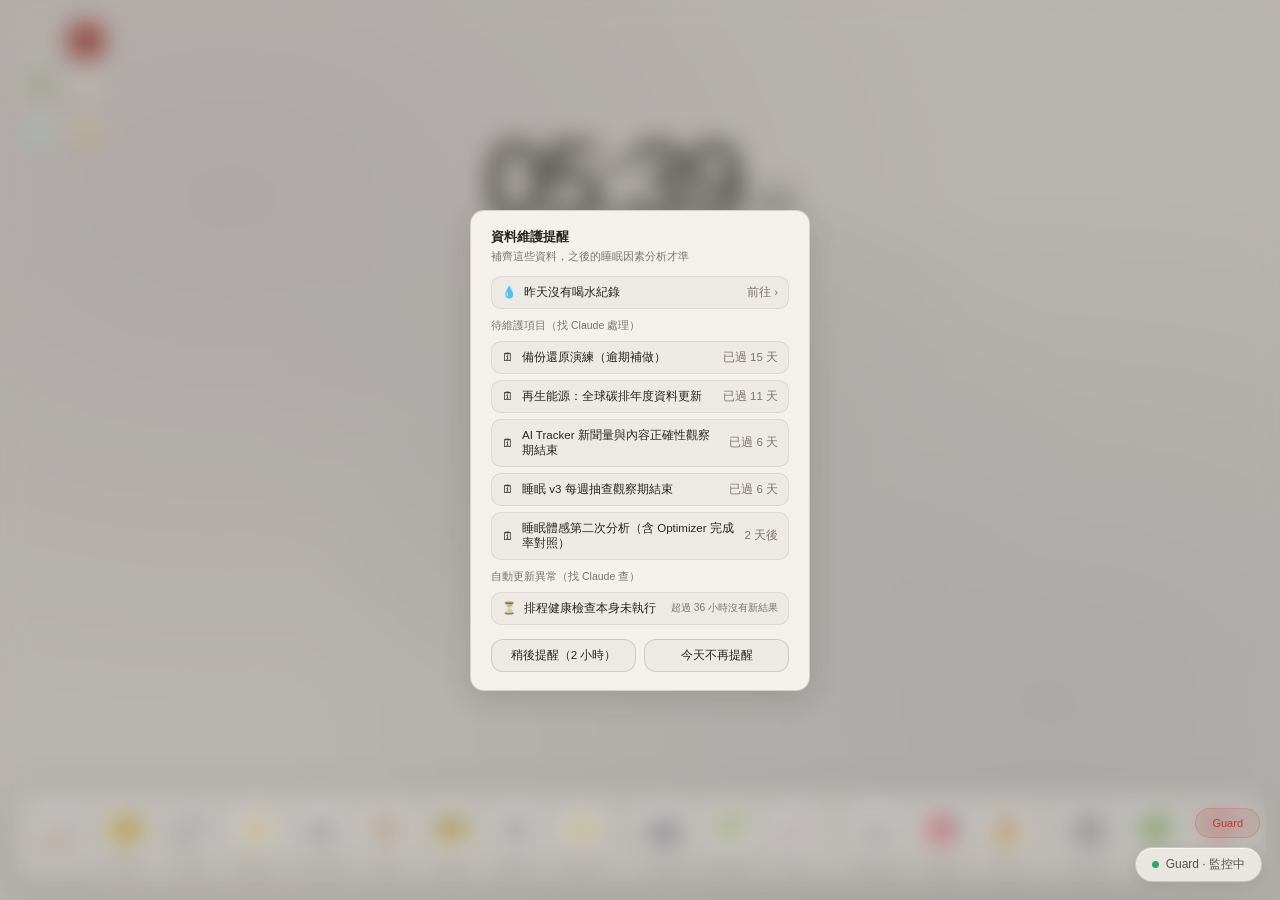
==== commit aa6e3aae: "CC 首頁：自訂桌布新增顯示範圍預覽（填滿可拖拉縮放／完整顯示／延展） Co-Authored-By: Claude Opus 5.5 <noreply@anthropic.com>" ====
--- a/index.html
+++ b/index.html
@@ -401,6 +401,7 @@
   const wp=document.getElementById('bg-wallpaper');
   bg.style.background=preset.bg;
   wp.classList.remove('active');
+  _wpDataUrl='';
   localStorage.setItem(WP_KEY,'preset:'+preset.key);
   // 切回預設色時，順手清掉舊的自訂桌布（IndexedDB 大 blob 不留孤兒資料）
   if(localStorage.getItem(WP_KEY+'__idb')==='1'){
@@ -413,6 +414,13 @@
   const wp=document.getElementById('bg-wallpaper');
   wp.style.backgroundImage='url('+dataUrl+')';
   wp.classList.add('active');
+  _wpDataUrl=dataUrl; _wpImgW=0; _wpImgH=0;
+  wpApplyPos();                       // 尺寸量到前先套模式（cover／contain／stretch）
+  wpMeasure(dataUrl, wpApplyPos);     // 量到原圖尺寸再套縮放與位置
+}
+function wpWhenMeasured(cb){
+  if(_wpImgW){ cb(); return; }
+  if(_wpDataUrl) wpMeasure(_wpDataUrl, ()=>{ wpApplyPos(); cb(); });
 }
 async function applyCustomWP(dataUrl){
   paintCustomWP(dataUrl);
@@ -425,6 +433,7 @@
 }
 async function resetWP(){
   document.getElementById('bg-wallpaper').classList.remove('active');
+  _wpDataUrl=''; localStorage.removeItem(WP_POS_KEY);
   document.getElementById('bg-default').style.background='';
   localStorage.removeItem(WP_KEY);
   const wasIdb=localStorage.getItem(WP_KEY+'__idb')==='1';
@@ -457,6 +466,120 @@
   }
 }
 
+// ── 11-19 自訂桌布顯示範圍：預覽窗口拖拉位置＋縮放；模式 cover（填滿，可拖拉縮放）／contain（完整顯示）／stretch（延展）
+// key cc_wp_pos_v1＝{mode,x,y,zoom}，與 cc_wp_v1 一樣裝置獨立、不在同步白名單
+const WP_POS_KEY='cc_wp_pos_v1';
+let _wpDataUrl='', _wpImgW=0, _wpImgH=0;
+function wpPosLoad(){
+  let p={};
+  try{ p=JSON.parse(localStorage.getItem(WP_POS_KEY)||'{}')||{}; }catch(e){ p={}; }
+  const num=(v,d,lo,hi)=>{ v=Number(v); return Number.isFinite(v)?Math.min(hi,Math.max(lo,v)):d; };
+  return {mode:['cover','contain','stretch'].includes(p.mode)?p.mode:'cover', x:num(p.x,50,0,100), y:num(p.y,50,0,100), zoom:num(p.zoom,1,1,4)};
+}
+// 依容器尺寸算 background-size／position（cover×zoom 以像素計，position 用百分比）
+function wpCalcStyle(pos, boxW, boxH){
+  if(pos.mode==='stretch') return {size:'100% 100%', position:'center'};
+  if(pos.mode==='contain') return {size:'contain', position:'center'};
+  if(!_wpImgW||!_wpImgH||!boxW||!boxH) return {size:'cover', position:pos.x+'% '+pos.y+'%'};
+  const s=Math.max(boxW/_wpImgW, boxH/_wpImgH)*pos.zoom;
+  return {size:Math.ceil(_wpImgW*s)+'px '+Math.ceil(_wpImgH*s)+'px', position:pos.x+'% '+pos.y+'%'};
+}
+function wpApplyPos(){
+  const wp=document.getElementById('bg-wallpaper');
+  if(!wp||!_wpDataUrl) return;
+  const st=wpCalcStyle(wpPosLoad(), window.innerWidth, window.innerHeight);
+  wp.style.backgroundSize=st.size; wp.style.backgroundPosition=st.position;
+}
+function wpMeasure(dataUrl, cb){
+  const im=new Image();
+  im.onload=()=>{ if(dataUrl!==_wpDataUrl) return; _wpImgW=im.naturalWidth; _wpImgH=im.naturalHeight; cb&&cb(); };
+  im.src=dataUrl;
+}
+window.addEventListener('resize', ()=>{ if(_wpDataUrl) wpApplyPos(); });
+
+let _wpEdit=null;
+function openWPPos(){
+  if(!_wpDataUrl) return;
+  const ov=document.createElement('div');
+  ov.id='wp-pos-overlay';
+  ov.innerHTML=`<div id="wp-pos-panel" onclick="event.stopPropagation()">
+    <div class="s-title" style="margin-bottom:6px;">調整桌布顯示範圍</div>
+    <div class="wp-pos-hint">框內是目前螢幕比例；「填滿」模式可拖拉圖片選擇要呈現的區塊、用滑桿放大</div>
+    <div class="wp-pos-modes">
+      <button type="button" data-m="cover" onclick="wpPosMode('cover')">填滿（可拖拉）</button>
+      <button type="button" data-m="contain" onclick="wpPosMode('contain')">完整顯示</button>
+      <button type="button" data-m="stretch" onclick="wpPosMode('stretch')">延展</button>
+    </div>
+    <div id="wp-pos-box"></div>
+    <div class="wp-pos-zoom"><span>縮放</span><input type="range" id="wp-pos-zoom" min="1" max="4" step="0.05" oninput="wpPosZoom(this.value)"/><span id="wp-pos-zoom-v"></span></div>
+    <div class="s-row" style="margin-top:12px;margin-bottom:0;justify-content:flex-end;">
+      <button class="s-btn s-btn-g" onclick="wpPosCenter()">置中</button>
+      <button class="s-btn s-btn-g" onclick="closeWPPos()">取消</button>
+      <button class="s-btn s-btn-pr" onclick="saveWPPos()">套用</button>
+    </div>
+  </div>`;
+  ov.addEventListener('click', closeWPPos);
+  document.body.appendChild(ov);
+  const box=document.getElementById('wp-pos-box');
+  const ratio=window.innerWidth/Math.max(1,window.innerHeight);
+  const maxW=Math.min(520, window.innerWidth-64), maxH=Math.min(360, window.innerHeight*0.5);
+  let w=maxW, h=w/ratio; if(h>maxH){ h=maxH; w=h*ratio; }
+  box.style.width=Math.round(w)+'px'; box.style.height=Math.round(h)+'px';
+  box.style.backgroundImage='url("'+_wpDataUrl.replace(/"/g,'%22')+'")';
+  _wpEdit={pos:wpPosLoad(), drag:null};
+  box.addEventListener('pointerdown', wpPosDown);
+  box.addEventListener('pointermove', wpPosMove);
+  box.addEventListener('pointerup', wpPosUp);
+  box.addEventListener('pointercancel', wpPosUp);
+  wpPosRender();
+}
+function wpPosRender(){
+  if(!_wpEdit) return;
+  const box=document.getElementById('wp-pos-box'); if(!box) return;
+  const p=_wpEdit.pos, st=wpCalcStyle(p, box.clientWidth, box.clientHeight);
+  box.style.backgroundSize=st.size; box.style.backgroundPosition=st.position;
+  box.style.cursor=p.mode==='cover'?'grab':'default';
+  document.querySelectorAll('#wp-pos-panel .wp-pos-modes button').forEach(b=>b.classList.toggle('on', b.dataset.m===p.mode));
+  const z=document.getElementById('wp-pos-zoom'), zv=document.getElementById('wp-pos-zoom-v');
+  z.value=p.zoom; z.disabled=p.mode!=='cover'; zv.textContent=p.zoom.toFixed(2)+'×';
+}
+function wpPosMode(m){ if(!_wpEdit) return; _wpEdit.pos.mode=m; wpPosRender(); }
+function wpPosZoom(v){ if(!_wpEdit) return; _wpEdit.pos.zoom=Math.min(4,Math.max(1,Number(v)||1)); wpPosRender(); }
+function wpPosCenter(){ if(!_wpEdit) return; _wpEdit.pos.x=50; _wpEdit.pos.y=50; _wpEdit.pos.zoom=1; wpPosRender(); }
+function wpPosDown(e){
+  if(!_wpEdit||_wpEdit.pos.mode!=='cover') return;
+  const box=e.currentTarget;
+  _wpEdit.drag={sx:e.clientX, sy:e.clientY, x:_wpEdit.pos.x, y:_wpEdit.pos.y};
+  try{ box.setPointerCapture(e.pointerId); }catch(_e){}
+  box.style.cursor='grabbing'; e.preventDefault();
+}
+function wpPosMove(e){
+  if(!_wpEdit||!_wpEdit.drag) return;
+  const box=e.currentTarget, d=_wpEdit.drag, p=_wpEdit.pos;
+  const st=wpCalcStyle(p, box.clientWidth, box.clientHeight).size.split(' ');
+  const ox=parseFloat(st[0])-box.clientWidth, oy=parseFloat(st[1])-box.clientHeight;
+  // 往右拖＝看到左邊＝百分比變小
+  if(ox>0) p.x=Math.min(100,Math.max(0, d.x-(e.clientX-d.sx)/ox*100));
+  if(oy>0) p.y=Math.min(100,Math.max(0, d.y-(e.clientY-d.sy)/oy*100));
+  wpPosRender();
+}
+function wpPosUp(e){
+  if(!_wpEdit) return;
+  _wpEdit.drag=null;
+  if(e&&e.currentTarget&&_wpEdit.pos.mode==='cover') e.currentTarget.style.cursor='grab';
+}
+function closeWPPos(){
+  const ov=document.getElementById('wp-pos-overlay'); if(ov) ov.remove();
+  _wpEdit=null;
+}
+function saveWPPos(){
+  if(!_wpEdit) return;
+  const p=_wpEdit.pos;
+  localStorage.setItem(WP_POS_KEY, JSON.stringify({mode:p.mode, x:Math.round(p.x*10)/10, y:Math.round(p.y*10)/10, zoom:Math.round(p.zoom*100)/100}));
+  wpApplyPos();
+  closeWPPos();
+}
+
 // ── CLOCK ──
 function tick(){
   const n=new Date();
@@ -559,6 +682,7 @@
         </div>
         <input type="file" id="wp-inp" accept="image/*" style="display:none;" onchange="onWPFile(this)"/>
         <div class="s-row">
+          ${_wpDataUrl?'<button class="s-btn s-btn-g" onclick="wpWhenMeasured(openWPPos)">🖼 調整顯示範圍</button>':''}
           <button class="s-btn s-btn-g" onclick="resetWP();renderTab('appearance');">重設預設</button>
         </div>
       </div>
@@ -664,7 +788,8 @@
 function onWPFile(inp){
   const f=inp.files[0];if(!f)return;
   const r=new FileReader();
-  r.onload=ev=>{applyCustomWP(ev.target.result);renderTab('appearance');};
+  // 11-19：新圖從置中填滿開始，上傳後直接開預覽讓使用者拖拉選範圍
+  r.onload=async ev=>{localStorage.removeItem(WP_POS_KEY);await applyCustomWP(ev.target.result);renderTab('appearance');wpWhenMeasured(openWPPos);};
   r.readAsDataURL(f);
 }
 function saveAllLinks(){
--- a/cc_styles.css
+++ b/cc_styles.css
@@ -536,3 +536,15 @@
   /* Tooltip not usable on touch; hide it */
   #tooltip{display:none!important;}
 }
+
+/* 11-19 自訂桌布顯示範圍預覽 */
+#wp-pos-overlay{position:fixed;inset:0;z-index:900;background:rgba(40,38,32,.3);backdrop-filter:blur(8px);display:flex;align-items:center;justify-content:center;padding:16px;}
+#wp-pos-panel{background:rgba(244,241,236,.98);border-radius:16px;box-shadow:0 12px 40px rgba(40,38,32,.2);padding:20px;max-width:100%;max-height:calc(100vh - 32px);overflow:auto;}
+.wp-pos-hint{font-size:12px;color:var(--sub);margin-bottom:10px;line-height:1.5;}
+.wp-pos-modes{display:flex;gap:6px;flex-wrap:wrap;margin-bottom:12px;}
+.wp-pos-modes button{font-family:inherit;font-size:12px;padding:6px 12px;border-radius:8px;border:.5px solid var(--bstr);background:rgba(40,38,32,.05);color:var(--sub);cursor:pointer;}
+.wp-pos-modes button.on{background:var(--deep);color:#fff;border-color:var(--deep);font-weight:600;}
+#wp-pos-box{margin:0 auto;border-radius:10px;background-color:#d8d3cb;background-repeat:no-repeat;box-shadow:inset 0 0 0 1px var(--bstr);touch-action:none;user-select:none;}
+.wp-pos-zoom{display:flex;align-items:center;gap:8px;margin-top:12px;font-size:12px;color:var(--sub);}
+.wp-pos-zoom input{flex:1;}
+.wp-pos-zoom input:disabled{opacity:.4;}
